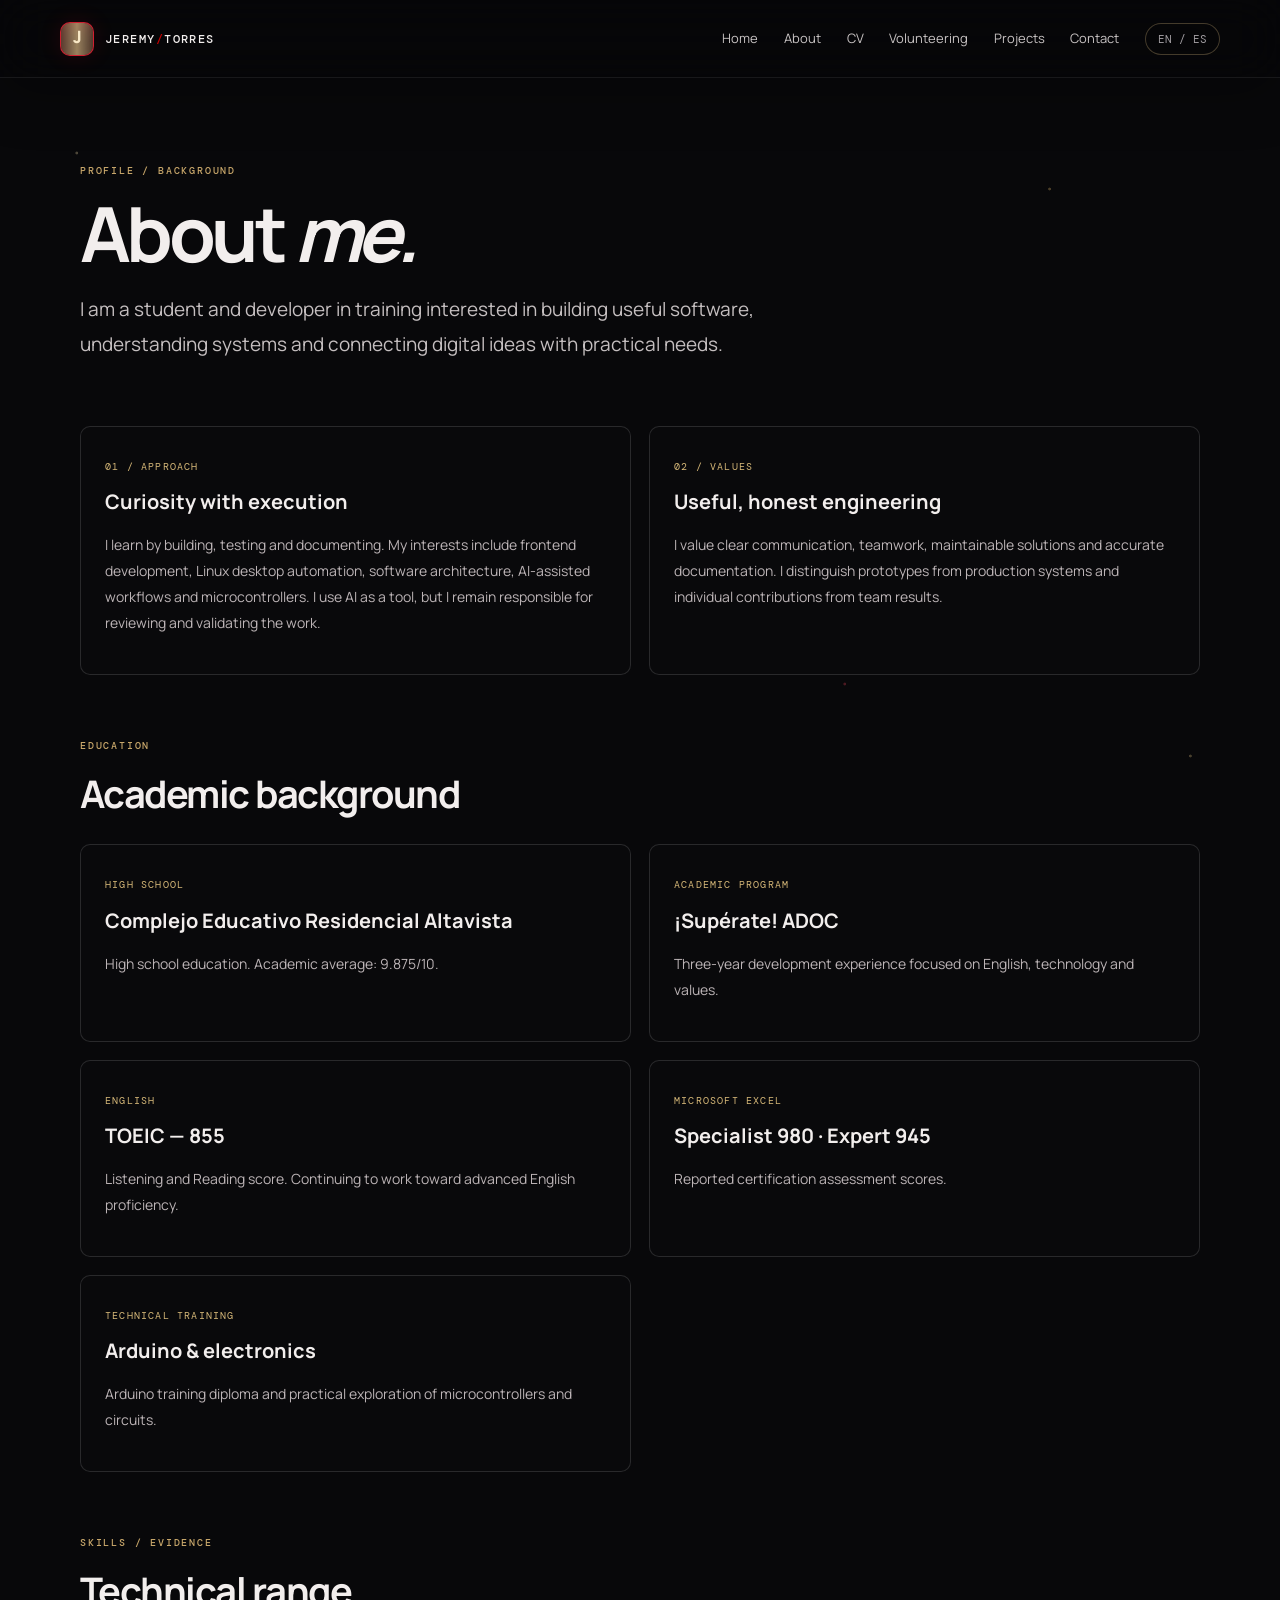
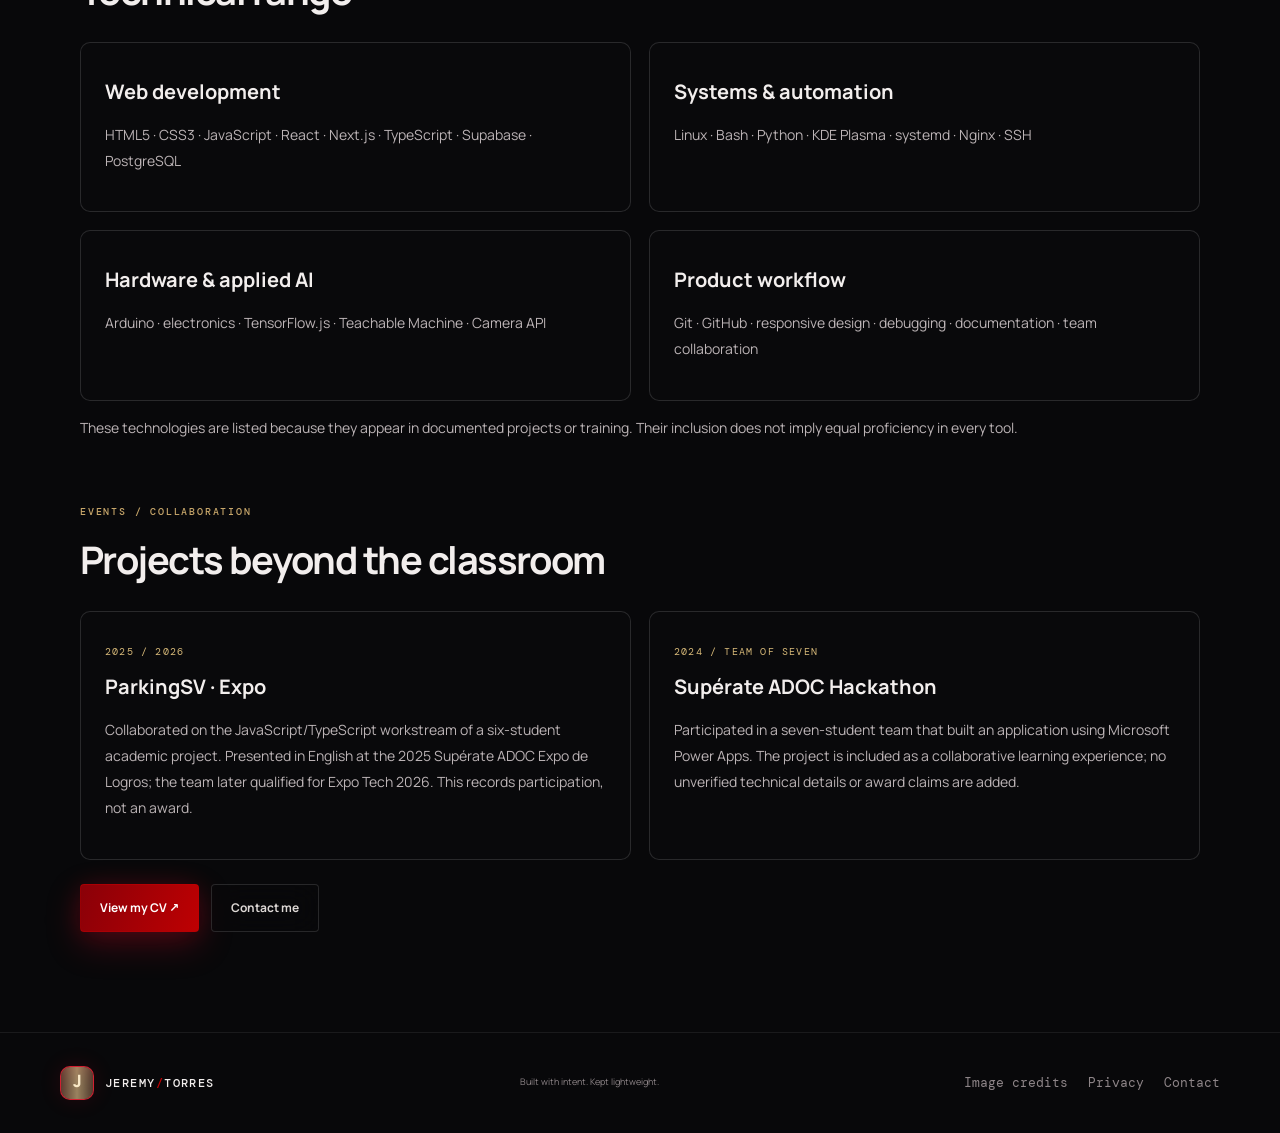
==== about-me.html @ 9d45a8cd "Create detailed About Me page" ====
<!doctype html>
<html lang="en"><head><meta charset="utf-8"><meta name="viewport" content="width=device-width,initial-scale=1"><meta name="theme-color" content="#09090b"><meta name="description" content="A detailed profile of Jeremy Torres: education, practical skills, projects, learning and achievements."><title>About me — Jeremy Torres</title><link rel="icon" href="assets/favicon-final.svg" type="image/svg+xml"><link rel="preconnect" href="https://fonts.googleapis.com"><link rel="preconnect" href="https://fonts.gstatic.com" crossorigin><link href="https://fonts.googleapis.com/css2?family=DM+Mono:wght@400;500&family=Manrope:wght@400;500;600;700;800&display=swap" rel="stylesheet"><link rel="stylesheet" href="assets/css/styles.css"><script defer src="assets/js/subpages.js"></script></head><body><header class="site-header"><a class="brand" href="index.html"><span class="brand-mark">J<span>.</span></span><span class="brand-name">JEREMY<span>/</span>TORRES</span></a><nav class="main-nav"><a href="index.html">Home</a><a href="about-me.html">About</a><a href="cv.html">CV</a><a href="volunteering.html">Volunteering</a><a href="index.html#work">Projects</a><a href="index.html#contact">Contact</a><button class="language-switch" id="pageLanguage" type="button" aria-label="Change language">EN / ES</button></nav></header>
<main class="page-shell">
<p class="page-kicker" data-en="PROFILE / BACKGROUND" data-es="PERFIL / TRAYECTORIA">PROFILE / BACKGROUND</p>
<h1 class="page-title" data-en="About <em>me.</em>" data-es="Sobre <em>mí.</em>">About <em>me.</em></h1>
<p class="page-lead" data-en="I am a student and developer in training interested in building useful software, understanding systems and connecting digital ideas with practical needs." data-es="Soy estudiante y desarrollador en formación. Me interesa construir software útil, comprender los sistemas y conectar las ideas digitales con necesidades prácticas.">I am a student and developer in training interested in building useful software, understanding systems and connecting digital ideas with practical needs.</p>
<section class="page-section page-grid">
<article class="page-card"><span class="page-meta">01 / APPROACH</span><h3 data-en="Curiosity with execution" data-es="Curiosidad con ejecución">Curiosity with execution</h3><p data-en="I learn by building, testing and documenting. My interests include frontend development, Linux desktop automation, software architecture, AI-assisted workflows and microcontrollers. I use AI as a tool, but I remain responsible for reviewing and validating the work." data-es="Aprendo construyendo, probando y documentando. Me interesan el desarrollo frontend, la automatización de escritorio en Linux, la arquitectura de software, los flujos asistidos por IA y los microcontroladores. Utilizo IA como herramienta, pero mantengo la responsabilidad de revisar y validar el trabajo.">I learn by building, testing and documenting. My interests include frontend development, Linux desktop automation, software architecture, AI-assisted workflows and microcontrollers. I use AI as a tool, but I remain responsible for reviewing and validating the work.</p></article>
<article class="page-card"><span class="page-meta">02 / VALUES</span><h3 data-en="Useful, honest engineering" data-es="Ingeniería útil y honesta">Useful, honest engineering</h3><p data-en="I value clear communication, teamwork, maintainable solutions and accurate documentation. I distinguish prototypes from production systems and individual contributions from team results." data-es="Valoro la comunicación clara, el trabajo en equipo, las soluciones mantenibles y la documentación precisa. Distingo los prototipos de los sistemas de producción y mis contribuciones individuales de los resultados colectivos.">I value clear communication, teamwork, maintainable solutions and accurate documentation. I distinguish prototypes from production systems and individual contributions from team results.</p></article>
</section>
<section class="page-section"><p class="page-kicker">EDUCATION</p><h2 data-en="Academic background" data-es="Formación académica">Academic background</h2><div class="page-grid">
<article class="page-card"><span class="page-meta">HIGH SCHOOL</span><h3>Complejo Educativo Residencial Altavista</h3><p data-en="High school education. Academic average: 9.875/10." data-es="Estudios de bachillerato. Promedio académico: 9.875/10.">High school education. Academic average: 9.875/10.</p></article>
<article class="page-card"><span class="page-meta">ACADEMIC PROGRAM</span><h3>¡Supérate! ADOC</h3><p data-en="Three-year development experience focused on English, technology and values." data-es="Experiencia de formación de tres años enfocada en inglés, tecnología y valores.">Three-year development experience focused on English, technology and values.</p></article>
<article class="page-card"><span class="page-meta">ENGLISH</span><h3>TOEIC — 855</h3><p data-en="Listening and Reading score. Continuing to work toward advanced English proficiency." data-es="Puntaje de comprensión auditiva y lectura. Continúo trabajando para alcanzar un nivel avanzado de inglés.">Listening and Reading score. Continuing to work toward advanced English proficiency.</p></article>
<article class="page-card"><span class="page-meta">MICROSOFT EXCEL</span><h3>Specialist 980 · Expert 945</h3><p data-en="Reported certification assessment scores." data-es="Puntajes obtenidos en evaluaciones de certificación.">Reported certification assessment scores.</p></article>
<article class="page-card"><span class="page-meta">TECHNICAL TRAINING</span><h3>Arduino & electronics</h3><p data-en="Arduino training diploma and practical exploration of microcontrollers and circuits." data-es="Diploma de formación en Arduino y exploración práctica de microcontroladores y circuitos.">Arduino training diploma and practical exploration of microcontrollers and circuits.</p></article>
</div></section>
<section class="page-section"><p class="page-kicker">SKILLS / EVIDENCE</p><h2 data-en="Technical range" data-es="Rango técnico">Technical range</h2><div class="page-grid">
<article class="page-card"><h3>Web development</h3><p>HTML5 · CSS3 · JavaScript · React · Next.js · TypeScript · Supabase · PostgreSQL</p></article>
<article class="page-card"><h3>Systems & automation</h3><p>Linux · Bash · Python · KDE Plasma · systemd · Nginx · SSH</p></article>
<article class="page-card"><h3>Hardware & applied AI</h3><p>Arduino · electronics · TensorFlow.js · Teachable Machine · Camera API</p></article>
<article class="page-card"><h3>Product workflow</h3><p>Git · GitHub · responsive design · debugging · documentation · team collaboration</p></article>
</div><p class="page-copy" data-en="These technologies are listed because they appear in documented projects or training. Their inclusion does not imply equal proficiency in every tool." data-es="Estas tecnologías aparecen en proyectos documentados o formación. Su inclusión no implica el mismo nivel de dominio en todas.">These technologies are listed because they appear in documented projects or training. Their inclusion does not imply equal proficiency in every tool.</p></section>
<section class="page-section"><p class="page-kicker">EVENTS / COLLABORATION</p><h2 data-en="Projects beyond the classroom" data-es="Proyectos más allá del aula">Projects beyond the classroom</h2><div class="page-grid">
<article class="page-card"><span class="page-meta">2025 / 2026</span><h3>ParkingSV · Expo</h3><p data-en="Collaborated on the JavaScript/TypeScript workstream of a six-student academic project. Presented in English at the 2025 Supérate ADOC Expo de Logros; the team later qualified for Expo Tech 2026. This records participation, not an award." data-es="Colaboré en la línea JavaScript/TypeScript de un proyecto académico de seis estudiantes. Presentado en inglés en la Expo de Logros ¡Supérate! ADOC 2025; posteriormente el equipo clasificó para Expo Tech 2026. Esto registra participación, no un premio.">Collaborated on the JavaScript/TypeScript workstream of a six-student academic project. Presented in English at the 2025 Supérate ADOC Expo de Logros; the team later qualified for Expo Tech 2026. This records participation, not an award.</p></article>
<article class="page-card"><span class="page-meta">2024 / TEAM OF SEVEN</span><h3>Supérate ADOC Hackathon</h3><p data-en="Participated in a seven-student team that built an application using Microsoft Power Apps. The project is included as a collaborative learning experience; no unverified technical details or award claims are added." data-es="Participé en un equipo de siete estudiantes que desarrolló una aplicación con Microsoft Power Apps. Se incluye como experiencia colaborativa de aprendizaje, sin agregar detalles técnicos no verificados ni afirmar premios.">Participated in a seven-student team that built an application using Microsoft Power Apps. The project is included as a collaborative learning experience; no unverified technical details or award claims are added.</p></article>
</div></section>
<div class="page-actions"><a class="button button-primary" href="cv.html">View my CV ↗</a><a class="button button-ghost" href="index.html#contact">Contact me</a></div>
</main><footer class="site-footer"><div class="section-shell footer-inner"><a class="brand" href="index.html"><span class="brand-mark">J<span>.</span></span><span class="brand-name">JEREMY<span>/</span>TORRES</span></a><p>Built with intent. Kept lightweight.</p><div class="footer-links"><a href="credits.html">Image credits</a><a href="privacy.html">Privacy</a><a href="index.html#contact">Contact</a></div></div></footer></body></html>
---- assets/css/styles.css ----
:root {
  color-scheme: dark;
  --bg:#09090b; --panel:#111114; --panel-soft:#151519; --text:#f4f1ed; --muted:#a09ca0;
  --line:rgba(255,255,255,.11); --red:#ed343d; --red-soft:#ff6468; --gold:#c7a66a;
  --max:1160px; --mono:"DM Mono",monospace; --sans:"Manrope",system-ui,sans-serif;
}
*{box-sizing:border-box}
html{scroll-behavior:smooth;scroll-padding-top:90px}
body{margin:0;background:radial-gradient(ellipse at 76% 4%,rgba(126,24,31,.15),transparent 34%),var(--bg);color:var(--text);font-family:var(--sans);line-height:1.65;overflow-x:hidden}
a{color:inherit;text-decoration:none}
button{font:inherit}
::selection{background:var(--red);color:white}
.noise{position:fixed;inset:0;pointer-events:none;z-index:20;opacity:.035;background-image:url("data:image/svg+xml,%3Csvg viewBox='0 0 180 180' xmlns='http://www.w3.org/2000/svg'%3E%3Cfilter id='n'%3E%3CfeTurbulence type='fractalNoise' baseFrequency='.85' numOctaves='3' stitchTiles='stitch'/%3E%3C/filter%3E%3Crect width='100%25' height='100%25' filter='url(%23n)' opacity='.35'/%3E%3C/svg%3E")}
.scroll-progress{position:fixed;z-index:50;top:0;left:0;width:100%;height:2px;background:linear-gradient(90deg,var(--red),var(--gold));transform:scaleX(0);transform-origin:left}
.section-shell{width:min(var(--max),calc(100% - 48px));margin-inline:auto}
.site-header{height:78px;position:sticky;top:0;z-index:30;display:flex;align-items:center;justify-content:space-between;padding:0 max(24px,calc((100vw - var(--max))/2));background:rgba(9,9,11,.78);backdrop-filter:blur(18px);border-bottom:1px solid var(--line)}
.brand{display:inline-flex;align-items:center;gap:11px;min-width:max-content}
.brand-mark{width:34px;height:34px;display:grid;place-items:center;border:1px solid rgba(237,52,61,.65);border-radius:10px;font-weight:800;font-size:17px;background:linear-gradient(145deg,rgba(237,52,61,.2),rgba(199,166,106,.04))}
.brand-mark span,.brand-name span{color:var(--red)}
.brand-name{font:500 11px var(--mono);letter-spacing:.12em}
.main-nav{display:flex;align-items:center;gap:32px}
.main-nav>a,.footer-links a{font-size:11px;color:#c8c3c3;transition:color .2s}
.main-nav>a:hover,.footer-links a:hover,.social-link:hover{color:var(--red-soft)}
.language-switch{display:flex;align-items:center;gap:8px;border:1px solid var(--line);background:#111114;border-radius:30px;padding:8px 12px;color:var(--muted);font:11px var(--mono);cursor:pointer}
.lang-option{opacity:.55}.lang-option.active{opacity:1;color:var(--gold)}.lang-divider{opacity:.3}
.menu-toggle{display:none;background:none;border:0;padding:8px}
.hero{min-height:690px;display:grid;grid-template-columns:1.15fr .85fr;align-items:center;gap:30px;padding-top:68px;padding-bottom:72px;position:relative}
.eyebrow,.hero-kicker,.section-index,.stack-label,.portrait-topline,.hero-coordinate,.hero-bottom-rule,.project-kind,.visual-label,.visual-code,.lab-card-index,.edu-type,.legal-updated{font:10px var(--mono);letter-spacing:.13em;color:var(--muted)}
.eyebrow{display:flex;align-items:center;gap:10px;color:#c2bcb9}
.pulse-dot{width:7px;height:7px;border-radius:50%;background:#7dca92;box-shadow:0 0 12px #7dca92}
.hero-kicker{margin:38px 0 14px;color:var(--gold)}
.hero h1{font-size:clamp(42px,5.5vw,72px);line-height:1.08;letter-spacing:-.065em;font-weight:800;margin:0;max-width:760px}
.gradient-text{background:linear-gradient(100deg,#fff 4%,#e9b4a5 50%,var(--gold) 100%);background-clip:text;-webkit-background-clip:text;color:transparent}
.hero-description{max-width:540px;margin:26px 0 28px;color:#aaa5a5;font-size:15px;line-height:1.9}
.hero-actions,.contact-actions{display:flex;align-items:center;gap:12px;flex-wrap:wrap}
.button{display:inline-flex;align-items:center;justify-content:center;gap:22px;min-height:48px;padding:0 19px;border-radius:4px;font-size:11px;font-weight:700;transition:transform .2s,border-color .2s,background .2s}
.button:hover{transform:translateY(-2px)}
.button-primary{background:linear-gradient(110deg,#d92d37,#a91d28);border:1px solid rgba(255,120,120,.25);color:white;box-shadow:0 8px 28px rgba(190,31,43,.17)}
.button-primary:hover{background:linear-gradient(110deg,#ed3b45,#bd2631)}
.button-ghost{border:1px solid var(--line);color:#ddd8d5;background:rgba(255,255,255,.02)}
.button-ghost:hover{border-color:rgba(199,166,106,.55)}
.hero-meta{display:flex;justify-content:space-between;max-width:490px;margin-top:58px;color:#888;font:10px var(--mono);letter-spacing:.04em}
.hero-meta>span:first-child{display:flex;align-items:center;gap:10px}
.meta-line{width:24px;height:1px;background:var(--red)}
.hero-visual{min-height:470px;display:grid;place-items:center;position:relative}
.portrait-frame{width:min(350px,78%);position:relative;padding:12px;background:linear-gradient(145deg,rgba(255,255,255,.13),rgba(255,255,255,.015));border:1px solid rgba(255,255,255,.16);border-radius:7px;box-shadow:0 28px 90px rgba(0,0,0,.55);transform:rotate(1.5deg)}
.portrait-topline{display:flex;justify-content:space-between;padding:5px 4px 10px;font-size:8px}
.portrait-topline span:last-child{color:#8ac69c}
.portrait{display:block;width:100%;aspect-ratio:4/5;object-fit:cover;object-position:center 24%;background:#141414;border-radius:3px;filter:contrast(1.03)}
.portrait-caption{display:flex;justify-content:space-between;align-items:center;padding:12px 4px 3px}
.portrait-caption strong{display:block;font:11px var(--mono);letter-spacing:.1em}
.portrait-caption div span{display:block;color:var(--muted);font-size:10px;margin-top:3px}
.portrait-index{font:9px var(--mono);color:var(--gold)}
.visual-orbit{position:absolute;border:1px solid rgba(237,52,61,.19);border-radius:50%;width:430px;height:430px;transform:rotate(-20deg)}
.orbit-two{width:500px;height:310px;border-color:rgba(199,166,106,.15);transform:rotate(48deg)}
.floating-chip{position:absolute;padding:9px 13px;border:1px solid var(--line);background:rgba(17,17,20,.82);backdrop-filter:blur(10px);font:9px var(--mono);letter-spacing:.12em;display:flex;align-items:center;gap:8px;border-radius:4px}
.chip-code{top:18%;left:0}.chip-systems{bottom:19%;right:0}
.chip-dot{width:6px;height:6px;border-radius:50%}.chip-dot.red{background:var(--red);box-shadow:0 0 12px var(--red)}.chip-dot.gold{background:var(--gold);box-shadow:0 0 12px var(--gold)}
.hero-coordinate{position:absolute;right:-2px;top:4%;line-height:1.9;text-align:right;font-size:9px}
.hero-bottom-rule{position:absolute;bottom:22px;left:0;right:0;display:flex;align-items:center;gap:14px;font-size:8px}
.hero-bottom-rule span:first-child,.hero-bottom-rule span:last-child{height:1px;background:var(--line);flex:1}
.hero-bottom-rule span:first-child{max-width:80px;background:var(--red)}
.intro-section,.work-section,.stack-section,.education-section{padding-top:112px;padding-bottom:112px;border-top:1px solid var(--line)}
.section-heading{display:grid;grid-template-columns:.8fr 1.2fr;gap:40px;margin-bottom:48px}
.section-index{margin:0 0 19px;color:var(--gold)}
.section-heading h2,.lab-heading h3{font-size:clamp(34px,4.3vw,52px);line-height:1.13;letter-spacing:-.055em;margin:0;font-weight:700}
.section-heading h2 em,.lab-heading h3 em,.contact-inner h2 em,.legal-page h1 em{font-style:normal;color:var(--red-soft)}
.intro-content{max-width:690px;margin-left:auto}
.intro-content>p{font-size:14px;line-height:1.95;color:#b5afb0;margin:0 0 18px}
.credential-strip{display:grid;grid-template-columns:repeat(3,1fr);gap:12px;margin-top:38px;padding-top:25px;border-top:1px solid var(--line)}
.credential strong{font-size:23px;letter-spacing:-.04em;display:block}
.small-unit{font-size:12px;color:var(--gold)}
.credential span:last-child{display:block;color:var(--muted);font-size:9px;margin-top:5px}
.work-heading{align-items:end}.section-aside{max-width:330px;margin:0 0 4px auto;color:var(--muted);font-size:12px;line-height:1.9}
.project-grid{display:grid;grid-template-columns:repeat(2,minmax(0,1fr));gap:18px}
.project-card{border:1px solid var(--line);background:linear-gradient(145deg,rgba(255,255,255,.045),rgba(255,255,255,.012));border-radius:6px;overflow:hidden;transition:border-color .25s,transform .25s}
.project-card:hover{border-color:rgba(199,166,106,.38);transform:translateY(-4px)}
.project-visual{height:180px;position:relative;overflow:hidden;background:radial-gradient(circle at 50% 60%,rgba(237,52,61,.18),transparent 55%),#111114;border-bottom:1px solid var(--line)}
.visual-label,.visual-code{position:absolute;top:16px;z-index:2;font-size:8px}.visual-label{left:18px}.visual-code{right:18px;color:var(--gold)}
.visual-art{position:absolute;inset:0;display:grid;place-items:center}
.visual-art span{position:absolute;width:140px;height:140px;border:1px solid rgba(237,52,61,.42);border-radius:50%;box-shadow:0 0 40px rgba(237,52,61,.1),inset 0 0 35px rgba(237,52,61,.06)}
.visual-art span:nth-child(2){width:190px;height:70px;border-color:rgba(199,166,106,.35);transform:rotate(35deg)}
.visual-art span:nth-child(3){width:95px;height:95px;border-radius:10px;transform:rotate(45deg);border-color:rgba(255,255,255,.18)}
.visual-soap{background:radial-gradient(circle at 48% 62%,rgba(146,181,142,.24),transparent 52%),#101512}
.visual-soap .visual-art span{border-radius:44% 56% 58% 42%;border-color:rgba(153,190,148,.6)}
.visual-soap .visual-art span:nth-child(2){border-color:rgba(199,166,106,.4)}
.visual-parking{background:radial-gradient(circle at 55% 65%,rgba(71,117,173,.28),transparent 52%),#0d1118}
.visual-parking .visual-art span{border-radius:10px;border-color:rgba(100,160,220,.55);width:175px;height:100px}
.visual-parking .visual-art span:nth-child(2){width:220px;height:55px;transform:rotate(-15deg)}
.visual-radio{background:radial-gradient(circle at 50% 50%,rgba(199,166,106,.2),transparent 55%),#12100d}
.visual-radio .visual-art span{border-color:rgba(199,166,106,.6);border-radius:50%;width:145px;height:145px}
.visual-radio .visual-art span:nth-child(2){width:205px;height:205px}
.visual-galaxy{background:radial-gradient(circle at 50% 50%,rgba(91,56,158,.3),transparent 55%),#100d17}
.visual-galaxy .visual-art span{border-color:rgba(165,127,232,.6);border-radius:50%}
.visual-vision{background:radial-gradient(circle at 50% 50%,rgba(50,160,150,.22),transparent 55%),#0b1414}
.visual-vision .visual-art span{border-color:rgba(85,198,180,.55);border-radius:15px}
.project-body{padding:22px}
.project-title-row{display:flex;align-items:start;justify-content:space-between;gap:12px}
.project-title-row h3{font-size:19px;letter-spacing:-.04em;margin:0}
.project-kind{font-size:7px;text-align:right;line-height:1.6;max-width:115px;color:var(--gold)}
.project-body>p,.lab-card p{font-size:11px;color:#aaa5a5;line-height:1.9;margin:13px 0 17px}
.project-tags,.tag-list{display:flex;gap:6px;flex-wrap:wrap}
.project-tags span,.tag-list span{font:8px var(--mono);color:#c5bfc0;padding:5px 8px;border:1px solid rgba(255,255,255,.1);border-radius:3px;background:rgba(255,255,255,.025)}
.project-links{display:flex;gap:16px;flex-wrap:wrap;border-top:1px solid var(--line);margin-top:18px;padding-top:14px}
.project-links a,.lab-card>a{font:9px var(--mono);color:#e6c28a}
.project-links a span,.lab-card>a span{color:var(--red-soft);padding-left:4px}
.project-note{display:inline-block;margin-top:12px;color:#d5b87f;font:8px var(--mono);letter-spacing:.06em}
.lab-heading{display:grid;grid-template-columns:.8fr 1.2fr;align-items:end;gap:40px;margin:100px 0 35px}
.lab-heading h3{font-size:clamp(28px,3.5vw,42px)}
.lab-heading>p{max-width:330px;margin:0 0 4px auto;color:var(--muted);font-size:12px;line-height:1.9}
.lab-grid{display:grid;grid-template-columns:repeat(2,minmax(0,1fr));gap:12px}
.lab-card{position:relative;border:1px solid var(--line);background:rgba(255,255,255,.018);padding:23px;border-radius:5px}
.lab-card-index{color:var(--red-soft);font-size:8px}
.lab-card h4{margin:12px 0 0;font-size:16px;letter-spacing:-.03em}
.lab-card p{min-height:60px;margin-bottom:15px}
.lab-card>a{display:inline-block;margin-top:16px}
.stack-section{display:grid;grid-template-columns:.8fr 1.2fr;gap:40px}
.stack-section .section-heading{display:block;margin:0}
.stack-content{display:grid;gap:27px}
.stack-group{padding-bottom:21px;border-bottom:1px solid var(--line)}
.stack-label{display:block;margin-bottom:12px;font-size:8px;color:var(--gold)}
.tag-list span{font-size:9px;padding:7px 10px}
.stack-note{display:flex;align-items:flex-start;gap:15px;background:linear-gradient(110deg,rgba(237,52,61,.08),rgba(199,166,106,.035));border:1px solid rgba(237,52,61,.15);padding:16px 18px}
.note-symbol{font-size:20px;color:var(--red-soft)}.stack-note p{margin:0;color:#b7b0b0;font-size:11px;line-height:1.8}
.education-grid{display:grid;grid-template-columns:repeat(2,1fr);gap:12px}
.education-card{display:grid;grid-template-columns:38px 1fr;gap:12px;padding:20px;border:1px solid var(--line);background:rgba(255,255,255,.018);position:relative}
.edu-number{font:10px var(--mono);color:var(--red-soft)}
.education-card h3{margin:0;font-size:15px}
.education-card p{font-size:10px;color:var(--muted);line-height:1.8;margin:7px 0 0}
.edu-type{grid-column:2;font-size:7px;color:var(--gold);margin-top:6px}
.contact-section{border-top:1px solid var(--line);background:radial-gradient(ellipse at 76% 50%,rgba(132,28,35,.16),transparent 48%),#0d0d10}
.contact-inner{padding-top:110px;padding-bottom:112px}
.contact-overline{margin:45px 0 14px;color:var(--gold);font:10px var(--mono);letter-spacing:.16em}
.contact-inner h2{font-size:clamp(48px,7vw,82px);line-height:1.02;letter-spacing:-.07em;margin:0}
.contact-copy{max-width:470px;color:var(--muted);font-size:13px;line-height:1.9;margin:24px 0 30px}
.contact-actions .button{font-size:10px}
.social-link{font:10px var(--mono);color:#c9c2c1;padding:10px}
.site-footer{border-top:1px solid var(--line);background:#08080a}
.footer-inner{min-height:100px;display:flex;align-items:center;justify-content:space-between;gap:20px}
.footer-inner>p,.footer-inner>span{color:#777;font-size:9px}
.footer-links{display:flex;gap:20px;align-items:center;font:9px var(--mono);color:#777}
.legal-page{padding-top:95px;padding-bottom:110px;max-width:820px}
.legal-page h1{font-size:clamp(48px,7vw,76px);line-height:1.04;letter-spacing:-.065em;margin:22px 0 15px}
.legal-updated{margin:0 0 50px}
.legal-block{padding:22px 0;border-top:1px solid var(--line)}
.legal-block h2{font-size:16px;margin:0 0 10px}
.legal-block p{font-size:12px;line-height:1.95;color:var(--muted);margin:0}
.legal-block a{color:var(--gold)}
.legal-back{margin-top:28px}
.reveal{opacity:0;transform:translateY(18px);transition:opacity .55s ease,transform .55s ease;transition-delay:calc(var(--card-index,0) * 45ms)}
.reveal.is-visible{opacity:1;transform:translateY(0)}
@media(max-width:900px){
  .hero{grid-template-columns:1fr .8fr;gap:10px}.hero h1{font-size:clamp(39px,6vw,60px)}
  .hero-visual{min-height:390px}.portrait-frame{width:min(300px,85%)}.visual-orbit{width:350px;height:350px}.orbit-two{width:390px;height:260px}
  .section-heading,.lab-heading{grid-template-columns:1fr 1fr;gap:24px}
}
@media(max-width:680px){
  html{scroll-padding-top:72px}.section-shell{width:min(100% - 36px,var(--max))}
  .site-header{height:66px;padding:0 18px}.menu-toggle{display:grid;gap:5px}.menu-toggle span{display:block;width:22px;height:1px;background:#eee}
  .main-nav{display:none;position:absolute;top:65px;left:0;right:0;padding:18px;background:rgba(10,10,12,.97);border-bottom:1px solid var(--line);flex-direction:column;gap:20px;align-items:stretch}
  .main-nav.is-open{display:flex}.main-nav>a{font-size:13px}.language-switch{align-self:flex-start}.privacy-nav{display:flex;position:static;flex-direction:row;gap:16px;padding:0;border:0;background:transparent}.privacy-nav .language-switch{align-self:center}
  .hero{display:flex;flex-direction:column;align-items:stretch;padding-top:58px;padding-bottom:66px;min-height:0}
  .hero h1{font-size:clamp(40px,11vw,62px)}.hero-kicker{margin-top:29px}.hero-description{font-size:13px}
  .hero-meta{margin-top:35px}.hero-visual{min-height:390px;margin-top:24px}.portrait-frame{width:min(285px,74%)}
  .chip-code{left:2%;top:14%}.chip-systems{right:2%;bottom:15%}.hero-coordinate{right:3%;top:0}
  .hero-bottom-rule{bottom:18px}.intro-section,.work-section,.stack-section,.education-section{padding-top:78px;padding-bottom:78px}
  .section-heading,.lab-heading{display:block;margin-bottom:30px}.section-heading h2{font-size:38px}.section-aside,.lab-heading>p{margin:20px 0 0}
  .intro-content{margin:0}.intro-content>p{font-size:12px}.credential-strip{gap:8px}.credential strong{font-size:18px}.credential span:last-child{font-size:8px}
  .project-grid,.lab-grid,.education-grid{grid-template-columns:1fr}.project-visual{height:155px}.project-body{padding:18px}
  .lab-heading{margin-top:72px}.lab-heading h3{font-size:34px}.lab-card p{min-height:0}
  .stack-section{display:block}.stack-section .section-heading{margin-bottom:36px}.stack-content{gap:22px}
  .education-card{padding:17px}.contact-inner{padding-top:78px;padding-bottom:80px}.contact-inner h2{font-size:54px}
  .contact-actions{align-items:flex-start;flex-direction:column}.footer-inner{padding-top:22px;padding-bottom:22px;flex-wrap:wrap}.footer-inner>p{order:3;width:100%;margin:0}
  .footer-links{gap:12px;flex-wrap:wrap}.legal-page{padding-top:70px}
}
@media(prefers-reduced-motion:reduce){
  *,*::before,*::after{scroll-behavior:auto!important;animation-duration:.01ms!important;animation-iteration-count:1!important;transition-duration:.01ms!important}
  .reveal{opacity:1;transform:none}
}
@media(hover:none),(pointer:coarse){
  .noise{display:none}.project-card:hover{transform:none}
}
/* Keyboard access and clear focus states */
.skip-link{position:fixed;z-index:100;top:12px;left:12px;padding:10px 14px;background:var(--text);color:var(--bg);border-radius:4px;font-size:12px;font-weight:800;transform:translateY(-160%);transition:transform .2s}
.skip-link:focus{transform:translateY(0)}
:focus-visible{outline:2px solid var(--gold);outline-offset:4px}
button:focus-visible,a:focus-visible{border-radius:3px}
@media(prefers-reduced-motion:reduce){.skip-link{transition:none}}


/* --- Signature motion system: crimson light, liquid gold and readable type --- */
:root{--red-hot:#ff1b35;--red-deep:#650713;--gold-bright:#ffe4a0;--gold-metal:#d2a84e}
body{background-color:#070709;background-image:radial-gradient(ellipse at 78% 5%,rgba(255,18,43,.22),transparent 38%),radial-gradient(ellipse at 10% 42%,rgba(116,8,25,.15),transparent 42%),radial-gradient(ellipse at 82% 78%,rgba(176,127,40,.09),transparent 30%),linear-gradient(145deg,#08080a,#0a090b 55%,#08080a);background-size:150% 150%;animation:ambientDrift 34s ease-in-out infinite alternate}
body::before{content:"";position:fixed;inset:-25%;z-index:0;pointer-events:none;opacity:.38;background:radial-gradient(ellipse at 18% 28%,rgba(255,20,45,.16),transparent 24%),radial-gradient(ellipse at 76% 34%,rgba(255,190,83,.12),transparent 19%),radial-gradient(ellipse at 64% 76%,rgba(120,0,20,.2),transparent 27%);filter:blur(36px);animation:auroraFloat 38s ease-in-out infinite alternate}
.site-header,.hero,.intro-section,.work-section,.stack-section,.education-section,.contact-section,.site-footer,.detail-main{position:relative;z-index:1}
@keyframes ambientDrift{0%{background-position:0% 0%}50%{background-position:80% 30%}100%{background-position:30% 90%}}
@keyframes auroraFloat{0%{transform:translate3d(-2%,1%,0) rotate(-3deg) scale(.96)}50%{transform:translate3d(2%,-1%,0) rotate(2deg) scale(1.04)}100%{transform:translate3d(-1%,2%,0) rotate(-1deg) scale(1.02)}}
@keyframes crimsonGlass{0%,100%{background-position:0% 50%}50%{background-position:100% 50%}}
@keyframes goldGlimmer{0%,100%{opacity:.22;transform:translateX(-12%) rotate(18deg)}50%{opacity:.72;transform:translateX(12%) rotate(18deg)}}
@keyframes slowOrbit{from{transform:rotate(0deg)}to{transform:rotate(360deg)}}
@keyframes softLift{0%,100%{transform:translateY(0)}50%{transform:translateY(-7px)}}
@keyframes redAura{0%,100%{text-shadow:0 0 10px rgba(255,24,52,.16)}50%{text-shadow:0 0 22px rgba(255,24,52,.42),0 0 42px rgba(255,24,52,.12)}}
.gradient-text{background-image:linear-gradient(105deg,#fff 0%,#ff4659 28%,#7b0a1b 48%,#f0c979 68%,#fff 82%,#e82b42 100%);background-size:260% 100%;animation:crimsonGlass 16s ease-in-out infinite}
.section-heading h2 em,.lab-heading h3 em,.contact-inner h2 em,.legal-page h1 em{background-image:linear-gradient(100deg,#ff334a 0%,#a80d23 26%,#16090c 48%,#ff263f 67%,#b10d25 82%,#ff6670 100%);background-size:260% 100%;background-clip:text;-webkit-background-clip:text;color:transparent;animation:crimsonGlass 13s ease-in-out infinite,redAura 8s ease-in-out infinite}
.brand-mark{position:relative;overflow:hidden;border-color:rgba(255,35,58,.8);box-shadow:0 0 22px rgba(255,20,44,.12),inset 0 0 16px rgba(255,20,44,.1)}
.brand-mark::after{content:"";position:absolute;inset:-60% -30%;background:linear-gradient(90deg,transparent,rgba(255,226,161,.55),transparent);animation:goldGlimmer 8s ease-in-out infinite}
.section-index{color:var(--gold-bright);text-shadow:0 0 14px rgba(255,205,110,.16)}
.button-primary{background:linear-gradient(110deg,#ff263f,#c00c29 48%,#790a1a);background-size:200% 100%;animation:crimsonGlass 12s ease-in-out infinite;box-shadow:0 10px 32px rgba(225,12,40,.26),0 0 22px rgba(255,30,55,.12)}
.button-primary:hover{box-shadow:0 12px 38px rgba(225,12,40,.38),0 0 26px rgba(255,30,55,.22)}
.button-ghost{border-color:rgba(255,218,148,.22)}
.project-card,.education-card,.lab-card,.skill-chip,.skill-detail{backdrop-filter:blur(14px);box-shadow:0 16px 50px rgba(0,0,0,.18)}
.project-card{background:linear-gradient(145deg,rgba(255,255,255,.055),rgba(20,8,12,.24));position:relative}
.project-card::before,.education-card::before,.lab-card::before{content:"";position:absolute;inset:0;pointer-events:none;border-radius:inherit;background:linear-gradient(115deg,transparent 25%,rgba(255,222,153,.1) 48%,transparent 66%);background-size:220% 100%;opacity:0;transition:opacity .5s}
.project-card:hover::before,.education-card:hover::before,.lab-card:hover::before{opacity:1;animation:goldGlimmer 7s ease-in-out infinite}
.project-visual{background-image:radial-gradient(circle at 50% 60%,rgba(255,18,48,.24),transparent 58%),linear-gradient(145deg,#171014,#0c0b0e)}
.visual-soap,.visual-parking,.visual-radio,.visual-galaxy,.visual-vision{filter:saturate(.9)}
.project-visual .visual-art span{animation:slowOrbit 36s linear infinite}
.project-visual .visual-art span:nth-child(2){animation-direction:reverse;animation-duration:48s}
.visual-label,.visual-code,.project-kind,.stack-label,.edu-type,.hero-kicker{font-size:10px}
.project-body>p,.lab-card p{font-size:13px;line-height:1.8;color:#c0b9bb}
.project-tags span,.tag-list span{font-size:10px}
.main-nav>a,.footer-links a{font-size:13px}
.brand-name{font-size:12px}
.hero-description{font-size:16px}
.intro-content>p{font-size:15px}
.section-aside,.lab-heading>p{font-size:14px}
.credential span:last-child{font-size:11px}
.credential strong{font-size:26px}
.education-card p{font-size:12px}
.stack-label{font-size:10px}
.button{font-size:12px}
.project-title-row h3{font-size:21px}
.project-note,.lab-card-index,.edu-number{font-size:10px}
.hero-visual .portrait-frame{animation:softLift 9s ease-in-out infinite}
.visual-orbit{animation:slowOrbit 95s linear infinite}
.orbit-two{animation-direction:reverse;animation-duration:120s}
.floating-chip{border-color:rgba(255,214,137,.2);box-shadow:0 0 25px rgba(255,25,50,.08)}
/* Interactive technology explorer */
.stack-explorer{gap:24px}
.skill-grid{display:grid;grid-template-columns:repeat(3,minmax(0,1fr));gap:9px}
.skill-chip{min-height:66px;display:flex;align-items:center;gap:11px;text-align:left;padding:10px 12px;border:1px solid rgba(255,255,255,.1);border-radius:5px;background:linear-gradient(145deg,rgba(255,255,255,.045),rgba(20,10,12,.22));color:#eee;cursor:pointer;transition:transform .25s,border-color .25s,background .25s,box-shadow .25s}
.skill-chip:hover,.skill-chip.is-active{transform:translateY(-3px);border-color:rgba(255,42,65,.65);background:linear-gradient(130deg,rgba(255,24,52,.17),rgba(212,168,78,.07));box-shadow:0 8px 26px rgba(230,15,42,.12),inset 0 0 18px rgba(255,255,255,.025)}
.skill-chip>span:last-child{font-size:12px;font-weight:700}
.skill-icon{width:34px;height:34px;flex:0 0 34px;display:grid;place-items:center;border:1px solid rgba(255,54,73,.32);border-radius:8px;background:linear-gradient(145deg,rgba(255,34,58,.2),rgba(9,9,11,.6));color:#ff5365;font:700 11px var(--mono);text-shadow:0 0 14px rgba(255,40,60,.4)}
.skill-chip:nth-child(3n) .skill-icon{border-color:rgba(226,184,103,.3);color:var(--gold-bright);background:linear-gradient(145deg,rgba(206,159,73,.14),rgba(9,9,11,.6))}
.skill-detail{display:grid;grid-template-columns:1fr auto;gap:8px 18px;align-items:center;padding:20px 22px;border:1px solid rgba(255,45,67,.26);border-radius:6px;background:radial-gradient(ellipse at 0% 50%,rgba(255,25,50,.14),transparent 55%),linear-gradient(110deg,rgba(255,255,255,.04),rgba(255,255,255,.01))}
.skill-detail-kicker{grid-column:1/-1;color:var(--gold-bright);font:10px var(--mono);letter-spacing:.14em}
.skill-detail strong{font-size:22px}
.skill-detail p{margin:0;color:#c2babc;font-size:13px;text-align:right;max-width:480px}
.stack-note{border-color:rgba(255,45,67,.25);background:linear-gradient(110deg,rgba(255,23,49,.11),rgba(202,156,65,.065),rgba(255,255,255,.015))}
.note-symbol{color:#ff5365;text-shadow:0 0 16px rgba(255,20,48,.42)}
/* Project case-study pages */
.detail-main{padding-top:56px;padding-bottom:100px;min-height:75vh}
.detail-back,.detail-text-link{display:inline-block;margin:18px 0 24px;color:var(--gold-bright);font:12px var(--mono)}
.detail-hero{display:grid;grid-template-columns:1.15fr .85fr;gap:50px;align-items:center;padding:26px 0 64px}
.detail-kicker{font:11px var(--mono);letter-spacing:.14em;color:var(--gold-bright)}
.detail-hero h1{font-size:clamp(46px,7vw,82px);line-height:1.02;letter-spacing:-.07em;margin:18px 0 12px}
.detail-role{color:#ff6978;font:12px var(--mono);letter-spacing:.08em}
.detail-lead{max-width:690px;color:#c6bec0;font-size:17px;line-height:1.85}
.detail-actions{display:flex;gap:12px;flex-wrap:wrap;margin-top:28px}
.detail-art{min-height:330px;position:relative;display:grid;place-items:center;overflow:hidden;border:1px solid rgba(255,255,255,.12);border-radius:8px;background:radial-gradient(circle at 50% 50%,rgba(255,20,50,.24),transparent 58%),linear-gradient(145deg,#171014,#09090b);box-shadow:0 22px 70px rgba(0,0,0,.45)}
.detail-art::before,.detail-art::after{content:"";position:absolute;width:240px;height:240px;border:1px solid rgba(255,50,72,.38);border-radius:50%;animation:slowOrbit 45s linear infinite}
.detail-art::after{width:310px;height:110px;border-color:rgba(230,188,110,.4);transform:rotate(45deg);animation-direction:reverse;animation-duration:55s}
.detail-art-mark{font-size:100px;font-weight:800;color:rgba(255,255,255,.92);text-shadow:0 0 55px rgba(255,20,50,.45);z-index:1}
.detail-art-mark span{color:var(--red-hot)}
.detail-art-code{position:absolute;bottom:18px;left:20px;color:var(--gold-bright);font:10px var(--mono);letter-spacing:.15em}
.detail-section{padding:42px 0;border-top:1px solid var(--line)}
.detail-section h2{font-size:24px;margin:0 0 12px}
.detail-two-col{display:grid;grid-template-columns:1fr 1fr;gap:40px}
.detail-two-col p,.detail-timeline p{color:#bdb5b7;font-size:14px;line-height:1.85;margin:0}
.detail-stack{display:flex;flex-wrap:wrap;gap:10px}
.detail-stack span{display:flex;align-items:center;gap:10px;padding:11px 14px;border:1px solid rgba(255,255,255,.12);border-radius:4px;background:rgba(255,255,255,.025);font-size:13px}
.detail-stack b{font:10px var(--mono);color:#ff5a6d}
.detail-timeline{display:grid;gap:0}
.detail-timeline article{display:grid;grid-template-columns:54px 1fr;gap:16px;padding:20px 0;border-bottom:1px solid rgba(255,255,255,.07)}
.detail-timeline article>span{font:12px var(--mono);color:var(--gold-bright)}
.detail-timeline h3{margin:0 0 7px;font-size:16px}
.detail-disclaimer{padding:20px;border:1px solid rgba(255,45,67,.2);background:rgba(255,30,50,.045);color:#bdb5b7;font-size:13px;line-height:1.8}
.detail-disclaimer strong{color:#ff6575}
.detail-loading{color:var(--muted)}
@media(max-width:900px){.skill-grid{grid-template-columns:repeat(2,minmax(0,1fr))}.detail-hero{grid-template-columns:1fr;gap:28px}.detail-art{min-height:260px}}
@media(max-width:680px){.skill-grid{grid-template-columns:repeat(2,minmax(0,1fr))}.skill-chip{min-height:60px;padding:8px}.skill-chip>span:last-child{font-size:11px}.skill-detail{grid-template-columns:1fr}.skill-detail p{text-align:left}.detail-main{padding-top:34px;padding-bottom:70px}.detail-hero h1{font-size:48px}.detail-lead{font-size:14px}.detail-two-col{grid-template-columns:1fr;gap:24px}.detail-art{min-height:210px}.detail-art-mark{font-size:76px}}
@media(prefers-reduced-motion:reduce){body,body::before,.gradient-text,.section-heading h2 em,.lab-heading h3 em,.contact-inner h2 em,.legal-page h1 em,.project-visual .visual-art span,.visual-orbit,.hero-visual .portrait-frame,.brand-mark::after,.button-primary{animation:none!important}}


.hero-kicker-row{display:flex;align-items:center;gap:22px;margin:38px 0 14px}
.hero-kicker-row .hero-kicker{margin:0}
.ascii-sigil{margin:0;padding:7px 10px;color:#e9c779;font:9px/1.25 var(--mono);letter-spacing:.04em;border-left:1px solid rgba(232,194,111,.35);text-shadow:0 0 14px rgba(255,196,90,.2);opacity:.9;white-space:pre}
.project-preview{position:absolute;inset:0;width:100%;height:100%;object-fit:cover;transition:transform 1.2s cubic-bezier(.2,.7,.2,1),filter .8s;filter:saturate(.88) contrast(1.04)}
.project-card:hover .project-preview{transform:scale(1.055);filter:saturate(1.08) contrast(1.06)}
.project-visual::after{content:"";position:absolute;inset:0;pointer-events:none;background:linear-gradient(180deg,rgba(4,4,6,.2),transparent 35%,rgba(4,4,6,.32));}
.visual-label,.visual-code{z-index:2;text-shadow:0 2px 12px #000}
.detail-art{background-position:center}
@media(max-width:680px){.hero-kicker-row{gap:12px;margin-top:29px}.ascii-sigil{font-size:8px;padding-left:8px}.hero-kicker{font-size:9px}}


.noise::after{content:"";position:absolute;inset:0;pointer-events:none;opacity:.2;background-image:radial-gradient(circle at 8% 18%,rgba(255,229,174,.9) 0 1px,transparent 1.8px),radial-gradient(circle at 78% 22%,rgba(255,228,170,.8) 0 1px,transparent 2px),radial-gradient(circle at 91% 72%,rgba(255,211,129,.75) 0 1px,transparent 2px),radial-gradient(circle at 34% 82%,rgba(255,222,165,.55) 0 1px,transparent 2px),radial-gradient(circle at 62% 54%,rgba(255,75,95,.65) 0 1px,transparent 2px);background-size:100% 100%;animation:goldDust 12s ease-in-out infinite alternate}
@keyframes goldDust{0%{opacity:.1;transform:translateY(0)}100%{opacity:.34;transform:translateY(-7px)}}

.detail-preview{position:absolute;inset:0;width:100%;height:100%;object-fit:cover;opacity:.88}
.detail-art-code{z-index:2;padding:7px 10px;background:rgba(5,5,7,.65);border:1px solid rgba(255,255,255,.12);border-radius:3px}
@media(max-width:680px){.detail-nav{display:flex;position:static;flex-direction:row;gap:12px;align-items:center;padding:0;border:0;background:transparent}.detail-nav>a{font-size:11px}.detail-nav .language-switch{align-self:center}}

.lab-card{overflow:hidden}
.lab-preview{height:130px;margin:-23px -23px 20px;position:relative;overflow:hidden;border-bottom:1px solid var(--line);background:#101014}
.lab-preview img{width:100%;height:100%;object-fit:cover;transition:transform 1s ease,filter .8s;filter:saturate(.82)}
.lab-card:hover .lab-preview img{transform:scale(1.06);filter:saturate(1.08)}
.lab-card>a{margin-right:18px}


/* Immersive red-black-gold system */
:root{--crimson:#f21c38;--crimson-bright:#ff4058;--gold-liquid:#e5bd68;--gold-light:#ffedbd;--glass:rgba(13,12,15,.62)}
html{scroll-behavior:smooth;scroll-timeline-name:--page-scroll;scroll-timeline-axis:block}
body{background:#070709}
body::before{content:"";position:fixed;inset:-30%;z-index:-1;pointer-events:none;background:radial-gradient(ellipse at 20% 22%,rgba(212,8,36,.2),transparent 35%),radial-gradient(ellipse at 80% 35%,rgba(187,131,38,.15),transparent 29%),radial-gradient(ellipse at 55% 82%,rgba(96,0,20,.2),transparent 34%);filter:blur(44px);animation:liquidFlow 34s ease-in-out infinite alternate}
body::after{content:"";position:fixed;inset:0;z-index:0;pointer-events:none;opacity:.28;background:radial-gradient(circle at 6% 17%,#ffe9b0 0 1px,transparent 1.8px),radial-gradient(circle at 82% 21%,#ffcf78 0 1px,transparent 1.8px),radial-gradient(circle at 66% 76%,#ff485e 0 1px,transparent 1.8px),radial-gradient(circle at 93% 84%,#f5d58d 0 1px,transparent 1.8px);animation:goldDust 14s ease-in-out infinite alternate}
.site-header,.hero,main,.site-footer,.floating-contact{position:relative;z-index:1}
@keyframes liquidFlow{0%{transform:translate3d(-2%,1%,0) rotate(-3deg) scale(.95)}35%{transform:translate3d(2%,-1%,0) rotate(2deg) scale(1.04)}70%{transform:translate3d(-1%,2%,0) rotate(-1deg) scale(1.01)}100%{transform:translate3d(2%,0,0) rotate(3deg) scale(1.07)}}
@keyframes goldMetal{0%,100%{background-position:0% 50%;filter:brightness(.94)}50%{background-position:100% 50%;filter:brightness(1.24)}}
@keyframes redInk{0%,100%{background-position:0% 50%;text-shadow:0 0 8px rgba(250,25,53,.1)}50%{background-position:100% 50%;text-shadow:0 0 22px rgba(250,25,53,.42),0 0 46px rgba(250,25,53,.14)}}
@keyframes goldShimmer{0%,100%{opacity:.16;transform:translateX(-30%) rotate(18deg)}50%{opacity:.72;transform:translateX(30%) rotate(18deg)}}
@keyframes slowFloat{0%,100%{transform:translateY(0)}50%{transform:translateY(-8px)}}
.gradient-text{background-image:linear-gradient(108deg,#fff 0%,#ff5369 20%,#7d081a 43%,#f1c875 62%,#fff1bd 73%,#ee1c38 92%);background-size:280% 100%;animation:goldMetal 18s ease-in-out infinite}
.section-heading h2 em,.lab-heading h3 em,.contact-inner h2 em,.legal-page h1 em{background-image:linear-gradient(105deg,#ff485f 0%,#9f0a20 28%,#130609 46%,#f42342 66%,#ffd786 82%,#7e061b 100%);background-size:290% 100%;animation:redInk 15s ease-in-out infinite}
.section-index,.detail-kicker,.detail-art-code{background-image:linear-gradient(100deg,#a67829,#ffe8aa,#bd913d,#fff0bf,#98702a);background-size:250% 100%;background-clip:text;-webkit-background-clip:text;color:transparent;animation:goldMetal 13s ease-in-out infinite}
.site-header{background:rgba(8,8,11,.68);backdrop-filter:blur(22px) saturate(1.35);border-bottom:1px solid rgba(255,221,153,.09);box-shadow:0 12px 45px rgba(0,0,0,.25)}
.main-nav.is-open{background:rgba(7,7,10,.86);backdrop-filter:blur(28px) saturate(1.4);border:1px solid rgba(255,215,139,.2);box-shadow:0 22px 70px rgba(0,0,0,.55),0 0 42px rgba(230,14,43,.12)}
.hero::before{content:"";position:absolute;inset:6% -9% 12% 25%;z-index:-1;pointer-events:none;background:radial-gradient(ellipse at 72% 45%,rgba(233,11,42,.19),transparent 52%),radial-gradient(ellipse at 90% 8%,rgba(223,174,77,.12),transparent 28%);filter:blur(35px);animation:liquidFlow 29s ease-in-out infinite alternate}
.portrait-frame,.project-card,.lab-card,.education-card,.capability-card,.detail-story-grid article{background:linear-gradient(145deg,rgba(255,255,255,.055),rgba(15,10,13,.42));backdrop-filter:blur(16px) saturate(1.25);border-color:rgba(255,255,255,.1)}
.portrait-frame{box-shadow:0 30px 80px rgba(0,0,0,.48),0 0 65px rgba(225,10,38,.1),inset 0 0 35px rgba(255,255,255,.025)}
.contact-inner{background:radial-gradient(ellipse at 10% 5%,rgba(224,13,41,.18),transparent 48%),radial-gradient(ellipse at 90% 92%,rgba(206,160,73,.13),transparent 38%),rgba(9,8,11,.44);backdrop-filter:blur(14px)}
.project-card,.lab-card{transition:transform 1.15s cubic-bezier(.16,1,.3,1),border-color .8s,box-shadow 1s,background 1s}
.project-card:hover,.lab-card:hover{transform:translateY(-12px) scale(1.014);border-color:rgba(255,58,81,.52);box-shadow:0 35px 95px rgba(0,0,0,.5),0 0 38px rgba(230,10,38,.13),inset 0 0 36px rgba(255,255,255,.025)}
.project-preview{transition:transform 1.6s cubic-bezier(.16,1,.3,1),filter 1.2s}
.project-card:hover .project-preview{transform:scale(1.075);filter:saturate(1.12) contrast(1.04)}
.project-links,.lab-actions{display:flex;flex-wrap:wrap;gap:10px;margin-top:18px}
.project-action{position:relative;display:inline-flex;align-items:center;justify-content:center;gap:9px;min-height:43px;padding:10px 15px;border:1px solid rgba(255,255,255,.13);border-radius:4px;font:700 11px var(--mono);letter-spacing:.035em;overflow:hidden;isolation:isolate;transition:transform .42s cubic-bezier(.2,.8,.2,1),box-shadow .55s,border-color .55s,background .55s,color .4s}
.project-action::before{content:"";position:absolute;inset:0;z-index:-1;background:linear-gradient(110deg,transparent 0%,rgba(255,255,255,.19) 45%,transparent 75%);transform:translateX(-130%);transition:transform 1s cubic-bezier(.2,.8,.2,1)}
.project-action:hover::before{transform:translateX(130%)}
.project-action:active{transform:translateY(2px) scale(.965);transition-duration:.1s}
.action-details{color:#ff5268;border-color:rgba(255,38,63,.55);background:linear-gradient(140deg,rgba(255,25,52,.14),rgba(8,8,11,.85))}
.action-details:hover{background:linear-gradient(115deg,#ff334c,#b70928);color:#10080a;box-shadow:0 0 30px rgba(255,29,55,.25)}
.action-demo{color:#f9e3aa;border-color:rgba(222,177,94,.42);background:linear-gradient(140deg,rgba(174,122,40,.13),rgba(9,8,11,.85));box-shadow:0 0 16px rgba(201,153,69,.08)}
.action-demo:hover{color:#160e05;background:linear-gradient(110deg,#f7d98c,#b47a2d,#ffebbd);box-shadow:0 0 20px rgba(255,215,136,.36),0 0 48px rgba(220,164,67,.2)}
.action-code{color:#c9c2c6;background:rgba(7,7,10,.55)}
.action-code:hover{color:#ff6076;border-color:rgba(255,52,78,.46);box-shadow:0 0 25px rgba(255,30,53,.12)}
.project-action span{font-size:14px}
.button-primary{background:linear-gradient(105deg,#ff2948,#b70726,#f3314f);background-size:250% 100%;animation:goldMetal 16s ease-in-out infinite;box-shadow:0 12px 34px rgba(226,9,38,.25),0 0 27px rgba(255,28,56,.12);transition:transform .38s cubic-bezier(.2,.8,.2,1),box-shadow .8s}
.button-primary:hover{transform:translateY(-4px) scale(1.025);box-shadow:0 18px 48px rgba(226,9,38,.38),0 0 40px rgba(255,28,56,.22)}
.button-primary:active,.button-ghost:active,.social-link:active{transform:translateY(2px) scale(.97)}
.button-ghost{border-color:rgba(255,225,166,.27);background:rgba(8,8,11,.58);backdrop-filter:blur(12px)}
.button-ghost:hover{color:#1a1006;background:linear-gradient(110deg,#f5d790,#ad762d,#ffecbb);box-shadow:0 0 25px rgba(255,214,123,.4),0 0 50px rgba(212,157,56,.16)}
.hero-kicker-row{display:flex;align-items:center;gap:22px}
.ascii-sigil{color:#f1d089;text-shadow:0 0 18px rgba(230,186,99,.25);animation:slowFloat 10s ease-in-out infinite}
.capability-layout{display:grid;grid-template-columns:minmax(190px,.34fr) minmax(0,1fr);gap:42px;align-items:start}
.capability-intro{position:sticky;top:112px;padding:24px 20px;border:1px solid rgba(255,216,146,.14);background:linear-gradient(145deg,rgba(255,255,255,.045),rgba(13,8,11,.45));backdrop-filter:blur(20px);border-radius:6px}
.capability-intro>p{font-size:14px;color:#c8bdc1;line-height:1.9}
.capability-legend{display:grid;gap:10px;margin-top:22px;font:10px var(--mono);letter-spacing:.08em;color:#d0c0a7}
.capability-legend>span{display:flex;align-items:center;gap:9px}
.legend-dot{width:7px;height:7px;border-radius:50%;display:inline-block}
.legend-dot.core{background:#ff4d65;box-shadow:0 0 12px rgba(255,50,81,.7)}
.legend-dot.applied{background:#e6c174;box-shadow:0 0 12px rgba(230,190,113,.55)}
.capability-groups{display:grid;gap:48px}
.capability-heading{display:grid;grid-template-columns:65px auto;align-items:baseline;gap:8px 15px;margin-bottom:18px}
.capability-index{grid-row:span 2;color:#f0ce83;font:11px var(--mono)}
.capability-heading h3{font-size:22px;margin:0}
.capability-heading p{grid-column:2;margin:0;color:#aea3a8;font-size:13px;line-height:1.65}
.capability-grid{display:grid;grid-template-columns:repeat(3,minmax(0,1fr));gap:13px}
.capability-card{min-height:156px;padding:17px;border:1px solid rgba(255,255,255,.1);border-radius:5px;position:relative;overflow:hidden;transition:transform .75s cubic-bezier(.16,1,.3,1),border-color .75s,box-shadow .75s}
.capability-card::before{content:"";position:absolute;inset:-1px;pointer-events:none;background:linear-gradient(120deg,transparent 20%,rgba(255,225,167,.11) 48%,transparent 74%);transform:translateX(-130%);transition:transform 1.2s}
.capability-card:hover{transform:translateY(-7px);border-color:rgba(235,188,104,.4);box-shadow:0 20px 48px rgba(0,0,0,.35),0 0 25px rgba(220,158,69,.1)}
.capability-card:hover::before{transform:translateX(130%)}
.capability-card-top{display:flex;align-items:center;justify-content:space-between;gap:8px}
.capability-icon{width:39px;height:39px;display:grid;place-items:center;border-radius:9px;background:linear-gradient(145deg,rgba(237,29,55,.18),rgba(8,8,11,.55));border:1px solid rgba(255,54,78,.26);color:#ff6075}
.capability-icon svg{width:22px;height:22px}
.capability-count{color:#dcc07e;font:10px var(--mono);white-space:nowrap}
.capability-card h4{margin:13px 0 5px;font-size:14px}
.capability-card p{margin:0;color:#b9b0b3;font-size:11px;line-height:1.65}
.capability-proof{margin-top:12px;height:2px;background:rgba(255,255,255,.08);overflow:hidden}
.capability-proof span{display:block;width:var(--proof);height:100%;background:linear-gradient(90deg,#8d0a20,#ff3b55,#edc475);box-shadow:0 0 12px rgba(255,39,65,.5)}
.floating-contact{position:fixed;z-index:30;right:24px;top:46%;display:grid;justify-items:end;gap:9px}
.floating-contact-main{position:relative;isolation:isolate;overflow:hidden;display:flex;align-items:center;gap:10px;padding:13px 17px;border:1px solid rgba(255,224,165,.4);border-radius:5px;background:linear-gradient(120deg,rgba(12,9,12,.91),rgba(43,8,16,.88));backdrop-filter:blur(18px);box-shadow:0 12px 36px rgba(0,0,0,.4),0 0 24px rgba(225,14,42,.14);color:#ff526b;font:700 11px var(--mono);letter-spacing:.06em}
.floating-contact-main::before{content:"";position:absolute;inset:0;z-index:-1;background:linear-gradient(100deg,transparent,rgba(255,222,155,.18),transparent);transform:translateX(-130%);animation:goldShimmer 9s ease-in-out infinite}
.floating-contact-main:active{transform:scale(.96)}
.floating-contact-symbol{font-size:16px}
.contact-orbit{position:absolute;inset:-4px;border:1px solid rgba(255,45,71,.32);border-radius:inherit;animation:haloPulse 6s ease-in-out infinite;pointer-events:none}
@keyframes haloPulse{0%,100%{opacity:.2;transform:scale(.98)}50%{opacity:.85;transform:scale(1.025)}}
.floating-contact-links{display:flex;gap:6px;padding:6px;border:1px solid rgba(255,220,157,.15);background:rgba(8,8,11,.75);backdrop-filter:blur(20px);border-radius:5px}
.floating-contact-links a{width:33px;height:30px;display:grid;place-items:center;font:10px var(--mono);color:#d7c5a0;border:1px solid transparent;border-radius:3px;transition:background .4s,color .4s,transform .4s}
.floating-contact-links a:hover{background:rgba(229,21,49,.2);color:#ff586e;border-color:rgba(255,63,84,.3);transform:translateY(-2px)}
.reveal{opacity:0;transform:translateY(34px);filter:blur(4px);transition:opacity 1s cubic-bezier(.16,1,.3,1),transform 1.15s cubic-bezier(.16,1,.3,1),filter 1s}
.reveal.is-visible{opacity:1;transform:translateY(0);filter:blur(0)}
.project-card.reveal,.capability-card.reveal,.education-card.reveal{transition-delay:calc(var(--card-index,0)*65ms)}
.story-panel{position:relative;overflow:hidden;border:1px solid rgba(255,255,255,.1);background:linear-gradient(145deg,rgba(255,255,255,.045),rgba(12,8,12,.5));backdrop-filter:blur(20px)}
.story-panel::after{content:"";position:absolute;inset:-25%;pointer-events:none;background:radial-gradient(ellipse at 50% 50%,rgba(235,15,47,.17),transparent 42%),radial-gradient(ellipse at 75% 30%,rgba(213,164,66,.12),transparent 30%);filter:blur(26px);animation:liquidFlow 28s ease-in-out infinite alternate}
.detail-story-grid{display:grid;grid-template-columns:repeat(2,minmax(0,1fr));gap:14px}
.detail-story-grid article{padding:22px;border:1px solid rgba(255,255,255,.1);border-radius:5px}
.detail-story-icon{color:#f3ce83;font-size:22px}
.detail-story-grid h2{font-size:19px;margin:10px 0}
.detail-story-grid p{margin:0;color:#c0b6b9;font-size:14px;line-height:1.85}
.detail-art{background-image:radial-gradient(circle at 30% 30%,rgba(241,21,53,.2),transparent 58%),radial-gradient(circle at 82% 78%,rgba(213,168,79,.12),transparent 40%),linear-gradient(145deg,#171014,#09090b)}
.detail-art::before{border-color:rgba(255,50,72,.32);box-shadow:0 0 45px rgba(245,18,50,.08)}
.detail-art::after{border-color:rgba(233,193,119,.32);box-shadow:0 0 42px rgba(225,174,78,.1)}
.detail-preview{mix-blend-mode:screen;opacity:.92}
.detail-back{display:inline-flex;padding:11px 15px;border:1px solid rgba(255,44,65,.35);background:rgba(10,8,12,.64);backdrop-filter:blur(12px);color:#ff5970;font:11px var(--mono);transition:all .4s}
.detail-back:hover{background:rgba(245,28,54,.2);box-shadow:0 0 22px rgba(242,28,56,.18)}
@media(max-width:1000px){.capability-layout{grid-template-columns:1fr;gap:20px}.capability-intro{position:relative;top:auto;display:flex;gap:30px;align-items:center}.capability-intro>p{margin:0;flex:1}.capability-legend{margin:0}}
@media(max-width:760px){.capability-grid{grid-template-columns:repeat(2,minmax(0,1fr))}.floating-contact{right:12px;top:auto;bottom:16px}.floating-contact-main{padding:10px 12px}.floating-contact-links a{width:30px}.detail-story-grid{grid-template-columns:1fr}.project-action{min-height:42px;font-size:10px}}
@media(prefers-reduced-motion:reduce){body::before,body::after,.gradient-text,.section-heading h2 em,.lab-heading h3 em,.contact-inner h2 em,.ascii-sigil,.floating-contact-main::before,.contact-orbit,.capability-card::before{animation:none!important}.reveal{opacity:1;transform:none;filter:none;transition:none}}


/* Immersive portfolio polish — restrained, continuous and accessible */
:root{--signal:#ff2346;--signal-deep:#740b20;--liquid-gold:#e5bd70;--warm-gold:#ffe9b4}
html{scroll-behavior:smooth;scroll-padding-top:100px}
body{background-color:#07070a;background-image:radial-gradient(ellipse at 82% 12%,rgba(255,22,54,.19),transparent 38%),radial-gradient(ellipse at 10% 48%,rgba(104,5,25,.17),transparent 42%),radial-gradient(ellipse at 77% 84%,rgba(199,145,52,.09),transparent 32%),linear-gradient(130deg,#07070a,#0b080c 48%,#07070a);background-size:160% 160%;animation:deepAtmosphere 38s ease-in-out infinite alternate}
body::before{content:"";position:fixed;z-index:0;inset:-30%;pointer-events:none;opacity:.48;background:radial-gradient(ellipse at 22% 28%,rgba(255,16,51,.15),transparent 24%),radial-gradient(ellipse at 72% 38%,rgba(255,198,101,.11),transparent 20%),radial-gradient(ellipse at 58% 76%,rgba(130,4,29,.19),transparent 28%);filter:blur(52px);animation:liquidFlow 40s ease-in-out infinite alternate}
@keyframes deepAtmosphere{0%{background-position:0% 0%}50%{background-position:100% 35%}100%{background-position:25% 100%}}
@keyframes letterPortal{0%,100%{background-position:0% 50%;text-shadow:0 0 10px rgba(255,30,57,.12)}50%{background-position:100% 50%;text-shadow:0 0 24px rgba(255,30,57,.42),0 0 48px rgba(255,30,57,.12)}}
@keyframes goldCurrent{0%,100%{background-position:0% 50%;filter:brightness(.92)}50%{background-position:100% 50%;filter:brightness(1.3)}}
@keyframes glintPass{0%{transform:translateX(-160%) skewX(-18deg);opacity:0}20%{opacity:.55}65%{opacity:.4}100%{transform:translateX(170%) skewX(-18deg);opacity:0}}
@keyframes constellation{0%,100%{opacity:.12;transform:translateY(0)}50%{opacity:.38;transform:translateY(-8px)}}
.gradient-text{background-image:linear-gradient(110deg,#fff 0%,#ff5369 18%,#78091c 38%,#13080d 50%,#f52a48 63%,#f5d38a 78%,#fff0bc 88%,#c20f2a 100%);background-size:320% 100%;animation:letterPortal 17s ease-in-out infinite}
.section-heading h2 em,.lab-heading h3 em,.contact-inner h2 em,.legal-page h1 em{background-image:linear-gradient(105deg,#ff586c 0%,#8b0920 26%,#0b0709 45%,#ed1b3e 61%,#f1ca7c 76%,#fff0c0 84%,#790719 100%);background-size:310% 100%;animation:letterPortal 18s ease-in-out infinite}
.section-index,.detail-kicker,.detail-art-code{background-image:linear-gradient(100deg,#99702d,#fff0bf,#c09142,#fff4cd,#89601e);background-size:260% 100%;background-clip:text;-webkit-background-clip:text;color:transparent;animation:goldCurrent 15s ease-in-out infinite}
.site-header{background:rgba(7,7,10,.59);backdrop-filter:blur(28px) saturate(1.55);border-bottom:1px solid rgba(255,220,155,.12);box-shadow:0 15px 55px rgba(0,0,0,.28)}
.main-nav.is-open{background:rgba(5,5,8,.73)!important;backdrop-filter:blur(34px) saturate(1.6)!important;border:1px solid rgba(255,218,144,.24);box-shadow:0 22px 90px rgba(0,0,0,.62),0 0 46px rgba(239,15,48,.17)}
.language-switch{background:rgba(8,8,11,.42);backdrop-filter:blur(16px);border-color:rgba(255,217,150,.25)}
.hero::before{content:"";position:absolute;inset:5% -10% 10% 22%;z-index:-1;pointer-events:none;background:radial-gradient(ellipse at 75% 46%,rgba(255,12,45,.22),transparent 55%),radial-gradient(ellipse at 91% 12%,rgba(233,185,87,.15),transparent 30%);filter:blur(46px);animation:liquidFlow 34s ease-in-out infinite alternate}
.portrait-frame,.project-card,.lab-card,.education-card,.capability-card,.detail-story-grid article{background:linear-gradient(142deg,rgba(255,255,255,.055),rgba(15,8,12,.44));backdrop-filter:blur(18px) saturate(1.3);border-color:rgba(255,255,255,.105)}
.contact-inner{background:radial-gradient(ellipse at 10% 6%,rgba(231,12,46,.2),transparent 46%),radial-gradient(ellipse at 91% 95%,rgba(220,171,82,.15),transparent 40%),rgba(8,7,10,.5);backdrop-filter:blur(19px)}
.project-card,.lab-card{transition:transform 1.25s cubic-bezier(.16,1,.3,1),border-color 1s,box-shadow 1.1s,background 1s}
.project-card:hover,.lab-card:hover{transform:translateY(-13px) scale(1.014);border-color:rgba(255,65,89,.55);box-shadow:0 38px 96px rgba(0,0,0,.52),0 0 44px rgba(240,13,47,.16),inset 0 0 38px rgba(255,255,255,.03)}
.project-preview{transition:transform 1.85s cubic-bezier(.16,1,.3,1),filter 1.35s}
.project-card:hover .project-preview{transform:scale(1.08);filter:saturate(1.15) contrast(1.04)}
.project-action{font-size:12px;min-height:46px;padding:12px 17px;transition:transform .48s cubic-bezier(.16,1,.3,1),box-shadow .75s,border-color .7s,background .7s,color .5s}
.action-details{color:#ff6577;border-color:rgba(255,38,65,.65);background:linear-gradient(130deg,rgba(255,24,53,.17),rgba(4,4,7,.8))}
.action-details:hover{color:#08080a;background:linear-gradient(115deg,#ff3a55,#b80929);box-shadow:0 0 25px rgba(255,23,53,.3),0 0 52px rgba(255,23,53,.14)}
.action-demo{color:#ffe8b2;border-color:rgba(235,190,107,.48);background:linear-gradient(135deg,rgba(191,132,40,.14),rgba(8,8,11,.78));box-shadow:0 0 20px rgba(208,158,71,.09)}
.action-demo:hover{color:#130d06;background:linear-gradient(110deg,#fff0bd,#d4a04e,#ffe7a3);box-shadow:0 0 25px rgba(255,223,158,.42),0 0 60px rgba(223,166,72,.22)}
.action-code{color:#ff6577;border-color:rgba(255,42,68,.35);background:rgba(5,5,8,.72)}
.action-code:hover{color:#08080a;background:linear-gradient(110deg,#ff526a,#ae0b28);box-shadow:0 0 28px rgba(255,31,59,.24)}
.project-action:active{transform:translateY(2px) scale(.95);transition-duration:.1s}
.button-primary{background:linear-gradient(105deg,#ff2347,#98091e,#ed2041,#ff6678);background-size:260% 100%;animation:goldCurrent 18s ease-in-out infinite}
.button-ghost{background:rgba(7,7,10,.58);backdrop-filter:blur(15px);border-color:rgba(255,224,169,.32)}
.button-ghost:hover{color:#100b07;background:linear-gradient(105deg,#fff0bd,#bd8837,#f9d88f);box-shadow:0 0 28px rgba(255,214,131,.43),0 0 62px rgba(207,147,51,.18)}
.capability-layout{grid-template-columns:minmax(170px,.28fr) minmax(0,1fr);gap:30px}
.capability-intro{padding:20px 17px;background:linear-gradient(145deg,rgba(255,255,255,.05),rgba(10,6,10,.57));border-color:rgba(255,218,145,.18)}
.capability-grid{grid-template-columns:repeat(2,minmax(0,1fr));gap:12px}
.capability-card{min-height:0;padding:18px;transition:transform .85s cubic-bezier(.16,1,.3,1),border-color .85s,box-shadow .85s}
.capability-card h4{font-size:15px}
.capability-card p{font-size:12px;line-height:1.75}
.capability-count{font-size:11px;color:#f0cf86}
.capability-projects{display:block;margin-top:10px;color:#9e969b;font:10px/1.55 var(--mono);letter-spacing:.01em}
.capability-card:hover{transform:translateY(-6px) scale(1.01)}
.capability-card::after{content:"";position:absolute;top:-40%;bottom:-40%;left:-50%;width:34%;pointer-events:none;background:linear-gradient(90deg,transparent,rgba(255,230,177,.23),transparent);transform:translateX(-160%) skewX(-18deg)}
.capability-card:hover::after{animation:glintPass 1.35s ease-out}
.capability-group{min-width:0}
.capability-groups{gap:36px}
.capability-heading{margin-bottom:14px}
.capability-heading h3{font-size:23px}
.capability-heading p{font-size:14px}
.hero-kicker-row{align-items:center;gap:24px}
.ascii-sigil{font-size:10px;color:#f5d48f;text-shadow:0 0 22px rgba(233,184,91,.3);animation:slowFloat 12s ease-in-out infinite}
.project-links,.lab-actions{gap:11px}
.project-kind,.project-tags span,.lab-card-index,.visual-label,.visual-code{font-size:11px}
.project-body>p,.lab-card>p{font-size:14px;line-height:1.85;color:#cec5c7}
.skill-detail{display:none!important}
.contact-actions{gap:12px}
.floating-contact{right:24px;top:44%}
.floating-contact-main{background:linear-gradient(120deg,rgba(7,7,10,.83),rgba(51,5,18,.78));backdrop-filter:blur(25px) saturate(1.5);border-color:rgba(255,224,165,.45);box-shadow:0 18px 58px rgba(0,0,0,.43),0 0 32px rgba(229,15,44,.17)}
.floating-contact-links{background:rgba(7,7,10,.58);backdrop-filter:blur(25px) saturate(1.4)}
.detail-story-grid article{background:linear-gradient(145deg,rgba(255,255,255,.05),rgba(10,6,10,.55));backdrop-filter:blur(18px)}
.detail-story-grid p{font-size:15px}
.detail-section{position:relative}
.detail-section::before{content:"";position:absolute;left:0;top:12px;width:1px;height:calc(100% - 36px);background:linear-gradient(180deg,rgba(255,43,69,.8),rgba(222,174,94,.35),transparent);box-shadow:0 0 16px rgba(255,25,51,.28)}
@media(max-width:1000px){.capability-layout{grid-template-columns:1fr}.capability-intro{position:relative;top:auto;display:flex;gap:25px;align-items:center}.capability-intro>p{flex:1}.capability-legend{margin:0}}
@media(max-width:760px){.capability-grid{grid-template-columns:repeat(2,minmax(0,1fr))}.floating-contact{right:12px;top:auto;bottom:15px}.floating-contact-main{padding:11px 13px}.project-action{min-height:44px;font-size:11px}.detail-story-grid{grid-template-columns:1fr}}
@media(prefers-reduced-motion:reduce){body,body::before,body::after,.gradient-text,.section-heading h2 em,.lab-heading h3 em,.contact-inner h2 em,.section-index,.detail-kicker,.detail-art-code,.ascii-sigil,.button-primary,.project-card,.lab-card,.project-preview,.floating-contact-main::before,.contact-orbit,.capability-card::before,.capability-card::after{animation:none!important;transition:none!important}.reveal{opacity:1;transform:none;filter:none;transition:none}}


/* Final layout pass: one integrated capability canvas and deliberate interactive motion */
.liquid-aura{position:fixed;inset:-25%;z-index:0;pointer-events:none;opacity:.42;background:radial-gradient(ellipse at 20% 35%,rgba(255,12,47,.24),transparent 32%),radial-gradient(ellipse at 75% 28%,rgba(225,175,78,.17),transparent 28%),radial-gradient(ellipse at 60% 80%,rgba(102,4,27,.23),transparent 34%);filter:blur(55px);background-size:180% 180%;will-change:background-position,transform}
.capability-layout{display:grid;grid-template-columns:minmax(0,1fr);gap:25px;align-items:start}
.capability-intro{position:relative;top:auto;display:flex;align-items:center;gap:32px;padding:18px 22px;background:linear-gradient(110deg,rgba(255,255,255,.05),rgba(12,7,10,.54),rgba(84,7,23,.12));border-color:rgba(255,219,153,.16)}
.capability-intro>p{flex:1;margin:0;font-size:14px;line-height:1.75}
.capability-legend{display:flex;align-items:center;gap:22px;margin:0;white-space:nowrap}
.capability-groups{gap:38px}
.capability-grid{grid-template-columns:repeat(3,minmax(0,1fr))}
.capability-card{min-height:186px}
.capability-card p{font-size:12px;line-height:1.7}
.capability-projects{max-height:34px;overflow:hidden}
.contact-tool{font-size:11px;letter-spacing:.025em}
.contact-actions{display:flex;flex-wrap:wrap}
.contact-actions .button-primary{min-width:184px;justify-content:center}
.ascii-sigil{white-space:pre;line-height:1.12;font-size:9px}
.story-section{position:relative}
.story-panel{transform-style:preserve-3d;will-change:transform,opacity}
.story-panel h3,.story-panel p{position:relative;z-index:1}
.story-ornament{position:relative;z-index:1}
.project-card,.lab-card{will-change:transform}
.project-visual{background-color:#0c090d;background-image:radial-gradient(ellipse at 18% 22%,rgba(255,32,64,.17),transparent 42%),radial-gradient(ellipse at 82% 82%,rgba(220,169,80,.1),transparent 38%),linear-gradient(145deg,rgba(255,255,255,.045),rgba(8,7,10,.88))}
.project-preview{mix-blend-mode:screen;opacity:.88}
.project-card:hover .project-preview{opacity:1}
.button-primary{position:relative;isolation:isolate;overflow:hidden}
.button-primary::after{content:"";position:absolute;top:-40%;bottom:-40%;left:-50%;width:28%;z-index:-1;background:linear-gradient(90deg,transparent,rgba(255,235,183,.5),transparent);transform:translateX(-150%) skewX(-20deg);transition:none}
.button-primary:hover::after{animation:glintPass 1.4s ease-out}
.action-demo{position:relative}
.action-demo:hover{transform:translateY(-3px) scale(1.02)}
.floating-contact-main{transition:transform .4s ease,box-shadow .8s ease,border-color .8s ease}
.floating-contact-main:hover{transform:translateY(-3px);box-shadow:0 20px 60px rgba(0,0,0,.5),0 0 42px rgba(255,18,48,.25)}
@media(max-width:1000px){.capability-grid{grid-template-columns:repeat(2,minmax(0,1fr))}.capability-intro{display:flex}.capability-legend{display:flex}}
@media(max-width:760px){.capability-intro{display:grid;gap:14px}.capability-legend{flex-wrap:wrap;white-space:normal;gap:12px 18px}.capability-grid{grid-template-columns:repeat(2,minmax(0,1fr))}.capability-card{min-height:190px}.contact-actions .button-primary{min-width:0;flex:1 1 46%}.floating-contact-main{font-size:10px}}
@media(max-width:420px){.capability-grid{grid-template-columns:1fr}.capability-card{min-height:0}.contact-actions .button-primary{flex-basis:100%}}
@media(prefers-reduced-motion:reduce){.liquid-aura,.story-panel,.project-card,.lab-card{will-change:auto;transform:none!important}}


/* Final compact layout override */
.capability-layout{grid-template-columns:minmax(0,1fr);gap:25px;align-items:start}
.capability-intro{position:relative;top:auto;display:flex;align-items:center;gap:32px;padding:18px 22px;background:linear-gradient(110deg,rgba(255,255,255,.05),rgba(12,7,10,.54),rgba(84,7,23,.12));border-color:rgba(255,219,153,.16)}
.capability-intro>p{flex:1;margin:0;font-size:14px;line-height:1.75}
.capability-legend{display:flex;align-items:center;gap:22px;margin:0;white-space:nowrap}
.capability-groups{gap:34px}
.capability-grid{grid-template-columns:repeat(3,minmax(0,1fr))}
.capability-card{min-height:180px}
@media(max-width:1000px){.capability-layout{grid-template-columns:1fr}.capability-intro{position:relative;top:auto;display:flex;gap:25px;align-items:center}.capability-intro>p{flex:1}.capability-legend{margin:0}}
@media(max-width:760px){.capability-intro{display:grid;gap:14px}.capability-legend{flex-wrap:wrap;white-space:normal;gap:12px 18px}.capability-grid{grid-template-columns:repeat(2,minmax(0,1fr))}.capability-card{min-height:190px}}
@media(max-width:420px){.capability-grid{grid-template-columns:1fr}.capability-card{min-height:0}}


/* Cards and feature-counts: ensure evidence remains readable */
.capability-card{display:flex;flex-direction:column;min-height:205px}
.capability-card .capability-projects{margin-top:auto;padding-top:13px;white-space:normal;overflow:visible;max-height:none;line-height:1.55}
.capability-proof{margin-top:12px;flex:0 0 2px;width:100%}
.capability-grid{align-items:stretch}
.contact-actions{max-width:950px}
.contact-actions .button-primary{background:linear-gradient(110deg,#ff2447,#a80725,#f63350);color:#fff2f1}
.contact-actions .button-primary:hover{color:#15080a;background:linear-gradient(110deg,#ff657b,#f3bb77,#ff3355)}
@media(max-width:760px){.capability-card{min-height:0}.capability-card .capability-projects{padding-top:10px}.capability-intro{align-items:start}}


/* === Deep crimson atmosphere / liquid motion system === */
:root{
  color-scheme:dark;
  --bg:#050507;
  --panel:rgba(13,12,16,.62);
  --panel-soft:rgba(19,16,20,.52);
  --line:rgba(255,255,255,.105);
  --red:#bf0002;
  --red-soft:#bf0002;
  --gold:#c7a66a;
  --max:1160px;
}
html{background:#050507;scroll-behavior:smooth;scroll-padding-top:96px}
body{
  background:#050507;
  background-image:radial-gradient(ellipse at 50% 0%,rgba(66,0,8,.13),transparent 54%),linear-gradient(180deg,#050507 0%,#070608 52%,#050507 100%);
  color:#f2eeed;
  isolation:isolate;
}
body::before{
  content:"";position:fixed;inset:-35%;z-index:0;pointer-events:none;
  background:
    radial-gradient(ellipse at 18% 24%,rgba(191,0,2,.16),transparent 28%),
    radial-gradient(ellipse at 78% 20%,rgba(82,0,12,.22),transparent 35%),
    radial-gradient(ellipse at 54% 76%,rgba(151,0,18,.12),transparent 31%),
    radial-gradient(ellipse at 86% 88%,rgba(142,98,48,.035),transparent 24%);
  background-size:180% 180%;
  filter:blur(74px) saturate(.9);
  opacity:.8;
  animation:crimsonAtmosphere 44s cubic-bezier(.45,0,.55,1) infinite alternate;
  will-change:transform,background-position;
}
.liquid-aura{
  position:fixed;inset:-42%;z-index:0;pointer-events:none;
  background:
    radial-gradient(ellipse at 30% 32%,rgba(191,0,2,.16),transparent 24%),
    radial-gradient(ellipse at 70% 40%,rgba(105,0,17,.19),transparent 31%),
    radial-gradient(ellipse at 48% 78%,rgba(191,0,2,.09),transparent 28%),
    radial-gradient(ellipse at 86% 18%,rgba(198,154,87,.045),transparent 20%);
  background-size:210% 190%;
  filter:blur(88px);
  opacity:.7;
  animation:liquidCurrent 54s ease-in-out infinite alternate;
  will-change:transform,background-position;
}
.particle-field{
  position:fixed;inset:0;z-index:1;display:block;width:100%;height:100%;
  pointer-events:none;opacity:.62;mix-blend-mode:screen;
}
#main-content,.detail-main,.site-footer{position:relative;z-index:2}
.site-header{background:rgba(5,5,8,.6);backdrop-filter:blur(26px) saturate(1.3);border-bottom:1px solid rgba(255,255,255,.075)}
.noise{z-index:4;opacity:.026}
.scroll-progress{background:linear-gradient(90deg,#4e0007,#bf0002,#8c000b);z-index:70}
.section-shell{position:relative;z-index:2}
.intro-section,.work-section,.stack-section,.education-section{background:transparent;border-top-color:rgba(255,255,255,.075)}
.section-index{color:rgba(218,208,208,.55);font:10px var(--mono);letter-spacing:.12em}
.section-heading h2 em,.lab-heading h3 em,.contact-inner h2 em,.legal-page h1 em{
  color:transparent;
  background:linear-gradient(110deg,#f2eeee 0%,#c3afb0 18%,#bf0002 39%,#4b0009 52%,#bf0002 66%,#f1e8e8 84%,#8c000c 100%);
  background-size:260% 100%;background-clip:text;-webkit-background-clip:text;
  animation:crimsonTypeFlow 19s ease-in-out infinite;
}
.gradient-text{
  color:transparent;
  background:linear-gradient(108deg,#f5f1f0 0%,#bf0002 22%,#360006 39%,#bf0002 56%,#e6d9d9 73%,#79000b 88%,#f2eeee 100%);
  background-size:300% 100%;background-clip:text;-webkit-background-clip:text;
  animation:crimsonTypeFlow 17s ease-in-out infinite;
}
.section-heading h2,.lab-heading h3{color:#f2eeee}
.section-aside,.lab-heading>p{max-width:420px;color:#a7a0a2}
.eyebrow,.hero-kicker,.hero-meta,.hero-bottom-rule,.hero-coordinate{color:#b5abad}
.hero-copy,.hero-visual{position:relative;z-index:2}
.hero-visual::before{
  content:"";position:absolute;inset:8% -6% 10% -6%;z-index:-1;pointer-events:none;
  background:radial-gradient(ellipse at 52% 45%,rgba(191,0,2,.15),transparent 56%),radial-gradient(ellipse at 72% 62%,rgba(102,0,17,.13),transparent 46%);
  filter:blur(42px);animation:heroAura 17s ease-in-out infinite alternate;
}
.portrait-frame{
  background:linear-gradient(145deg,rgba(255,255,255,.10),rgba(17,12,16,.28));
  border-color:rgba(255,255,255,.16);
  backdrop-filter:blur(18px);
  box-shadow:0 26px 90px rgba(0,0,0,.58),0 0 38px rgba(191,0,2,.10);
  animation:portraitDrift 10.5s ease-in-out infinite;
  will-change:transform;
}
.portrait{filter:contrast(1.04) saturate(.92)}
.portrait-caption{border-top:1px solid rgba(255,255,255,.055)}
.portrait-index{color:#a39a9c}
.visual-orbit{
  border-color:rgba(191,0,2,.32);
  box-shadow:0 0 24px rgba(191,0,2,.035),inset 0 0 24px rgba(191,0,2,.025);
  animation:orbitRotate 38s linear infinite;
  will-change:transform;
}
.orbit-two{
  border-color:rgba(205,177,137,.17);
  animation:orbitCounter 46s linear infinite;
}
.floating-chip{background:rgba(8,8,11,.46);border-color:rgba(255,255,255,.13);backdrop-filter:blur(22px) saturate(1.35);box-shadow:0 12px 42px rgba(0,0,0,.32)}
.chip-code{animation:chipFloat 9.5s ease-in-out infinite}
.chip-systems{animation:chipFloat 11s ease-in-out infinite reverse}
.chip-dot.red{background:#bf0002;box-shadow:0 0 12px rgba(191,0,2,.65)}
.chip-dot.gold{background:#b9a17e;box-shadow:0 0 12px rgba(185,161,126,.22)}
.intro-section .section-heading{display:block;margin:0 0 34px}
.intro-section .section-heading>div{max-width:760px}
.intro-content{
  max-width:none;margin:0;display:grid;grid-template-columns:repeat(3,minmax(0,1fr));
  gap:15px;align-items:stretch;
}
.intro-content>p{
  min-height:180px;margin:0;padding:24px 23px;
  border:1px solid rgba(255,255,255,.085);border-radius:7px;
  background:linear-gradient(140deg,rgba(255,255,255,.055),rgba(11,9,13,.36),rgba(66,0,9,.08));
  backdrop-filter:blur(20px) saturate(1.15);
  box-shadow:inset 0 1px 0 rgba(255,255,255,.035),0 18px 54px rgba(0,0,0,.18);
  color:#c4bdbe;font-size:13px;line-height:1.9;
}
.credential-strip{
  grid-column:1/-1;display:grid;grid-template-columns:repeat(3,minmax(0,1fr));gap:12px;
  margin-top:10px;padding-top:18px;border-top:1px solid rgba(255,255,255,.085);
}
.credential{padding:17px 19px;background:rgba(255,255,255,.025);border:1px solid rgba(255,255,255,.075);border-radius:5px;backdrop-filter:blur(14px)}
.credential strong{color:#f0eaea;font-size:24px}
.credential span:last-child{font-size:10px;color:#9f9699}
.small-unit{color:#a99c9e}
.work-heading{display:grid;grid-template-columns:minmax(0,1.15fr) minmax(230px,.85fr);gap:44px;align-items:end}
.work-heading>div{min-width:0}
.section-aside{max-width:410px;color:#aaa2a4}
.story-section{margin:0 0 42px}
.story-panel{
  background:linear-gradient(145deg,rgba(255,255,255,.055),rgba(12,9,13,.40),rgba(67,0,10,.08));
  border-color:rgba(255,255,255,.10);backdrop-filter:blur(24px) saturate(1.3);
  box-shadow:inset 0 1px 0 rgba(255,255,255,.045),0 22px 65px rgba(0,0,0,.22);
}
.story-panel::after{
  background:radial-gradient(ellipse at 35% 55%,rgba(191,0,2,.13),transparent 47%),radial-gradient(ellipse at 82% 28%,rgba(180,130,77,.045),transparent 26%);
  filter:blur(32px);animation:liquidFlow 39s ease-in-out infinite alternate;
}
.story-panel-index,.story-scroll-hint{color:#9e9295}
.story-ornament{color:rgba(191,0,2,.55)}
.project-grid{grid-template-columns:repeat(2,minmax(0,1fr));gap:19px}
.project-card,.lab-card,.education-card,.capability-card,.detail-story-grid article{
  background:linear-gradient(145deg,rgba(255,255,255,.05),rgba(12,10,14,.34),rgba(62,0,8,.06));
  border-color:rgba(255,255,255,.095);backdrop-filter:blur(22px) saturate(1.25);
  box-shadow:inset 0 1px 0 rgba(255,255,255,.035),0 18px 54px rgba(0,0,0,.20);
}
.project-card{transition:transform 1.05s cubic-bezier(.16,1,.3,1),border-color .8s,box-shadow .9s,background .9s}
.project-card:hover{transform:translateY(-11px) scale(1.012);border-color:rgba(191,0,2,.38);box-shadow:0 34px 78px rgba(0,0,0,.48),0 0 30px rgba(191,0,2,.075)}
.project-card:last-child:nth-child(odd){grid-column:1/-1;display:grid;grid-template-columns:minmax(270px,.9fr) minmax(0,1.1fr)}
.project-card:last-child:nth-child(odd) .project-visual{height:auto;min-height:315px;border-bottom:0;border-right:1px solid rgba(255,255,255,.08)}
.project-card:last-child:nth-child(odd) .project-body{display:flex;flex-direction:column;justify-content:center;padding:clamp(24px,3.5vw,42px)}
.project-visual{
  background:radial-gradient(ellipse at 30% 34%,rgba(191,0,2,.105),transparent 45%),radial-gradient(ellipse at 80% 82%,rgba(191,0,2,.05),transparent 38%),rgba(7,7,10,.72);
}
.project-preview{mix-blend-mode:normal;opacity:1;filter:saturate(.93) contrast(1.02);transition:transform 1.8s cubic-bezier(.16,1,.3,1),filter 1s}
.project-card:hover .project-preview{filter:saturate(1.08) contrast(1.04)}
.project-kind,.visual-code,.capability-index,.edu-type,.capability-count{color:#a69a9d}
.visual-label{color:#b9adaf}
.project-body>p,.lab-card>p{color:#b4abad;font-size:12px;line-height:1.85}
.project-tags span{background:rgba(255,255,255,.025);border-color:rgba(255,255,255,.09);color:#bfb7b9}
.project-links a,.lab-card>a{color:#d1c8c9}
.project-links a:hover,.lab-card>a:hover{color:#fff}
.project-links a span,.lab-card>a span{color:#bf0002}
.project-note{color:#a99b9e}
.lab-heading{grid-template-columns:minmax(0,1.15fr) minmax(230px,.85fr);gap:42px}
.lab-grid{gap:15px}
.lab-card{transition:transform .9s cubic-bezier(.16,1,.3,1),border-color .8s,box-shadow .9s}
.lab-card:hover{transform:translateY(-8px);border-color:rgba(191,0,2,.34);box-shadow:0 26px 65px rgba(0,0,0,.35),0 0 28px rgba(191,0,2,.07)}
.capability-layout{display:grid;grid-template-columns:minmax(0,1fr);gap:20px}
.capability-intro{
  position:relative;top:auto;display:flex;align-items:center;gap:30px;
  padding:18px 22px;border:1px solid rgba(255,255,255,.08);border-radius:6px;
  background:linear-gradient(110deg,rgba(255,255,255,.045),rgba(11,9,13,.42),rgba(67,0,9,.07));
  backdrop-filter:blur(20px);
}
.capability-intro>p{flex:1;margin:0;color:#b9b0b2;font-size:13px;line-height:1.8}
.capability-legend{display:flex;gap:20px;margin:0;white-space:nowrap;color:#9f9699}
.legend-dot.core{background:#bf0002;box-shadow:0 0 10px rgba(191,0,2,.35)}
.legend-dot.applied{background:#9d8a70;box-shadow:0 0 8px rgba(157,138,112,.15)}
.capability-groups{gap:36px}
.capability-heading{grid-template-columns:60px auto}
.capability-heading h3{color:#ebe5e5}
.capability-heading p{color:#a69da0}
.capability-card{min-height:190px}
.capability-card:hover{border-color:rgba(191,0,2,.32);box-shadow:0 16px 48px rgba(0,0,0,.34),0 0 24px rgba(191,0,2,.06)}
.capability-card h4{color:#f0eaea}
.capability-card p,.capability-projects{color:#a89fa1}
.capability-count{color:#c8b7b8}
.capability-card::after{
  content:"";position:absolute;top:-40%;bottom:-40%;left:-55%;width:34%;pointer-events:none;
  background:linear-gradient(90deg,transparent,rgba(214,178,128,.19),transparent);
  transform:translateX(-160%) skewX(-18deg);
}
.capability-card:hover::after{animation:glintPass 1.4s ease-out}
.stack-section{display:block}
.stack-section>.section-heading{display:block;margin-bottom:35px}
.education-section .section-heading{display:block;margin-bottom:38px}
.education-grid{gap:14px}
.education-card{border-radius:6px;transition:transform .7s cubic-bezier(.16,1,.3,1),border-color .7s}
.education-card:hover{transform:translateY(-5px);border-color:rgba(191,0,2,.27)}
.edu-number{color:#bf0002}
.edu-type{color:#92898b}
.contact-section{
  position:relative;isolation:isolate;overflow:hidden;
  border-top:1px solid rgba(255,255,255,.08);
  background:transparent!important;
}
.contact-section::before,.contact-section::after{content:none!important;display:none!important}
.contact-inner{
  padding-top:112px;padding-bottom:112px;
  background:transparent!important;border:0!important;border-radius:0!important;
  box-shadow:none!important;backdrop-filter:none!important;
}
.contact-overline{color:#b4a8aa}
.contact-copy{color:#aca2a4}
.contact-inner h2 em{background-position:0 50%}
.contact-actions{display:flex;gap:12px;flex-wrap:wrap}
.contact-actions .button{font-size:10px}
.site-footer{background:transparent!important;border-top:1px solid rgba(255,255,255,.075)}
.footer-inner>p,.footer-links,.footer-links a{color:#8e8588}
.legal-block a{color:#c0b7b8}
.detail-page{background:transparent}
.detail-art{background-image:radial-gradient(ellipse at 25% 35%,rgba(191,0,2,.12),transparent 51%),radial-gradient(ellipse at 82% 78%,rgba(191,0,2,.055),transparent 40%),linear-gradient(145deg,rgba(255,255,255,.035),rgba(7,7,10,.9))}
.detail-art::before,.detail-art::after{border-color:rgba(191,0,2,.24)}
.detail-story-icon{color:#bf0002}
.detail-section::before{background:linear-gradient(180deg,rgba(191,0,2,.62),rgba(191,0,2,.13),transparent);box-shadow:0 0 12px rgba(191,0,2,.15)}
/* Contact: one button, four actions inside a floating glass panel */
.floating-contact{
  position:fixed!important;right:26px!important;top:auto!important;bottom:25px!important;z-index:80!important;
  display:flex;flex-direction:column;align-items:flex-end;gap:12px;
}
.floating-contact-main{
  position:relative;display:flex;align-items:center;gap:12px;
  min-height:54px;padding:0 18px;border:1px solid rgba(200,172,129,.48);
  border-radius:999px;background:linear-gradient(135deg,rgba(16,12,16,.82),rgba(42,0,8,.64));
  color:#f5eded;font:700 11px var(--mono);letter-spacing:.04em;
  backdrop-filter:blur(28px) saturate(1.55);
  box-shadow:0 15px 48px rgba(0,0,0,.45),0 0 26px rgba(191,0,2,.13);
  cursor:pointer;isolation:isolate;overflow:hidden;
  transition:transform .55s cubic-bezier(.16,1,.3,1),border-color .7s,box-shadow .7s,background .7s;
}
.floating-contact-main::before{
  content:"";position:absolute;inset:1px;border-radius:inherit;z-index:-1;pointer-events:none;
  background:linear-gradient(110deg,transparent 18%,rgba(230,203,161,.22) 48%,transparent 76%);
  background-size:220% 100%;background-position:-130% 50%;opacity:.3;
  transition:opacity .65s,background-position .9s;
  animation:none;
}
.floating-contact-main:hover,.floating-contact-main[aria-expanded="true"]{
  transform:translateY(-3px);border-color:rgba(223,195,151,.78);
  box-shadow:0 18px 56px rgba(0,0,0,.48),0 0 34px rgba(191,0,2,.20),0 0 20px rgba(195,161,111,.10);
}
.floating-contact-main:hover::before,.floating-contact-main[aria-expanded="true"]::before{opacity:.72;background-position:130% 50%}
.floating-contact-symbol{display:grid;place-items:center;width:25px;height:25px;border-radius:50%;background:rgba(191,0,2,.18);color:#e5b9ba;font-size:14px}
.contact-chevron{color:#c5a780;font-size:12px;transition:transform .4s}
.floating-contact-main[aria-expanded="true"] .contact-chevron{transform:rotate(180deg)}
.floating-contact-menu{
  width:min(276px,calc(100vw - 30px));padding:8px;
  border:1px solid rgba(211,181,139,.23);border-radius:14px;
  background:linear-gradient(145deg,rgba(19,15,19,.76),rgba(7,7,10,.68),rgba(54,0,9,.34));
  backdrop-filter:blur(32px) saturate(1.7);
  box-shadow:0 25px 75px rgba(0,0,0,.58),0 0 34px rgba(191,0,2,.11),inset 0 1px 0 rgba(255,255,255,.075);
  opacity:0;transform:translateY(12px) scale(.97);transform-origin:bottom right;
  transition:opacity .32s ease,transform .42s cubic-bezier(.16,1,.3,1);
}
.floating-contact-menu[hidden]{display:none!important}
.floating-contact-menu.is-open{opacity:1;transform:translateY(0) scale(1)}
.floating-contact-menu a{
  display:grid;grid-template-columns:28px 1fr 16px;align-items:center;gap:10px;
  min-height:48px;padding:0 12px;border-radius:8px;
  color:#e9e1e2;font-size:12px;letter-spacing:.01em;
  transition:background .35s,color .35s,transform .35s;
}
.floating-contact-menu a+a{border-top:1px solid rgba(255,255,255,.045)}
.floating-contact-menu a:hover{background:rgba(191,0,2,.15);color:#fff;transform:translateX(3px)}
.contact-menu-icon{display:grid;place-items:center;width:27px;height:27px;border:1px solid rgba(255,255,255,.10);border-radius:7px;color:#d1a982;background:rgba(255,255,255,.035);font-size:14px}
.contact-menu-hint{color:#bf0002;font:12px var(--mono)}
.floating-contact-main:focus-visible,.floating-contact-menu a:focus-visible{outline:2px solid #bf0002;outline-offset:4px}
.button-primary{background:linear-gradient(110deg,#8a0008,#bf0002,#650008);background-size:220% 100%;border-color:rgba(191,0,2,.54);color:#fff}
.button-primary:hover{background:linear-gradient(110deg,#a6000b,#bf0002,#d2b17d);color:#fff}
.button-primary::after{background:linear-gradient(90deg,transparent,rgba(232,202,153,.45),transparent)}
.button-ghost{background:rgba(10,9,12,.48);backdrop-filter:blur(16px);border-color:rgba(255,255,255,.13)}
.button-ghost:hover{color:#fff;border-color:rgba(210,178,132,.55);box-shadow:0 0 25px rgba(194,156,96,.22),0 0 38px rgba(191,0,2,.08)}
.project-action{transition:transform .55s cubic-bezier(.16,1,.3,1),box-shadow .7s,border-color .65s,background .65s,color .45s}
.action-details,.action-code{color:#e79b9d;border-color:rgba(191,0,2,.44);background:linear-gradient(130deg,rgba(191,0,2,.13),rgba(7,7,10,.7))}
.action-details:hover,.action-code:hover{color:#fff;background:linear-gradient(110deg,#790006,#bf0002);box-shadow:0 0 26px rgba(191,0,2,.2)}
.action-demo{color:#edd3a7;border-color:rgba(204,173,129,.43);background:linear-gradient(135deg,rgba(190,150,91,.12),rgba(9,8,11,.75));box-shadow:0 0 16px rgba(200,161,103,.08)}
.action-demo:hover{color:#120d08;background:linear-gradient(110deg,#f3dfb7,#bd8c50,#e6c98e);box-shadow:0 0 24px rgba(230,199,142,.34),0 0 52px rgba(191,0,2,.08)}
.project-action:active,.button:active{transform:translateY(2px) scale(.965);transition-duration:.1s}
@keyframes crimsonAtmosphere{
  0%{transform:translate3d(-3%,1%,0) rotate(-4deg);background-position:0% 15%}
  50%{transform:translate3d(2%,-2%,0) rotate(2deg);background-position:70% 75%}
  100%{transform:translate3d(3%,1%,0) rotate(5deg);background-position:100% 20%}
}
@keyframes liquidCurrent{
  0%{transform:translate3d(-4%,2%,0) rotate(-5deg) scale(.96);background-position:0% 20%}
  50%{transform:translate3d(2%,-2%,0) rotate(2deg) scale(1.05);background-position:80% 70%}
  100%{transform:translate3d(4%,1%,0) rotate(6deg) scale(1.08);background-position:100% 5%}
}
@keyframes crimsonTypeFlow{0%,100%{background-position:0% 50%;filter:brightness(.92)}50%{background-position:100% 50%;filter:brightness(1.17)}}
@keyframes heroAura{0%{transform:translate3d(-2%,1%,0) scale(.96);opacity:.62}100%{transform:translate3d(2%,-2%,0) scale(1.08);opacity:1}}
@keyframes portraitDrift{0%,100%{transform:translate3d(0,0,0) rotate(1.5deg)}50%{transform:translate3d(0,-8px,0) rotate(.5deg)}}
@keyframes orbitRotate{from{transform:rotate(-20deg)}to{transform:rotate(340deg)}}
@keyframes orbitCounter{from{transform:rotate(48deg)}to{transform:rotate(-312deg)}}
@keyframes chipFloat{0%,100%{transform:translateY(0)}50%{transform:translateY(-7px)}}
@media(max-width:1000px){
  .intro-content{grid-template-columns:repeat(2,minmax(0,1fr))}
  .work-heading,.lab-heading{grid-template-columns:minmax(0,1fr) minmax(220px,.8fr);gap:24px}
}
@media(max-width:760px){
  .intro-section,.work-section,.stack-section,.education-section{padding-top:76px;padding-bottom:76px}
  .intro-content{grid-template-columns:1fr;gap:11px}
  .intro-content>p{min-height:0;padding:19px}
  .credential-strip{grid-template-columns:1fr;gap:8px;padding-top:13px}
  .credential{display:flex;align-items:center;justify-content:space-between;gap:12px}
  .credential strong{font-size:20px;white-space:nowrap}
  .credential span:last-child{margin:0;text-align:right}
  .work-heading,.lab-heading{grid-template-columns:1fr;gap:15px}
  .section-aside,.lab-heading>p{margin:0;max-width:560px}
  .project-grid{grid-template-columns:1fr}
  .project-card:last-child:nth-child(odd){grid-column:auto;display:block}
  .project-card:last-child:nth-child(odd) .project-visual{height:190px;min-height:0;border-right:0;border-bottom:1px solid rgba(255,255,255,.08)}
  .project-card:last-child:nth-child(odd) .project-body{display:block;padding:22px}
  .lab-heading{margin-top:70px}
  .capability-intro{display:grid;gap:12px;padding:16px}
  .capability-legend{flex-wrap:wrap;gap:10px 16px;white-space:normal}
  .floating-contact{right:15px!important;bottom:16px!important}
  .floating-contact-main{min-height:50px;padding:0 15px}
  .contact-inner{padding-top:75px;padding-bottom:85px}
  .contact-actions .button{flex:1 1 calc(50% - 8px);justify-content:center}
}
@media(max-width:420px){
  .floating-contact{right:12px!important;bottom:12px!important}
  .floating-contact-menu{width:min(264px,calc(100vw - 24px))}
  .contact-actions .button{flex-basis:100%}
}
@media(prefers-reduced-motion:reduce){
  body::before,.liquid-aura,.hero-visual::before,.portrait-frame,.visual-orbit,.orbit-two,.floating-chip,
  .gradient-text,.section-heading h2 em,.lab-heading h3 em,.contact-inner h2 em,
  .story-panel::after,.capability-card::after,.floating-contact-main::before{
    animation:none!important;transition:none!important;
  }
  .particle-field{opacity:.26}
  .reveal{opacity:1;transform:none;filter:none;transition:none}
}


/* Consistent restrained metadata colors */
.section-index,.capability-index,.visual-code,.project-kind,.edu-type,.detail-kicker,.detail-art-code,.detail-story-icon,.contact-overline,.stack-label,.small-unit{color:#a69b9e}
.detail-kicker,.detail-art-code{background:none!important;color:#b9adb0!important}
.capability-count{color:#c5b9bb}
.floating-chip .chip-dot.gold{background:#a68e70;box-shadow:0 0 9px rgba(166,142,112,.18)}
@media(prefers-reduced-motion:reduce){
  .floating-contact-menu,.contact-chevron,.floating-contact-main,.button-primary,.button-ghost{animation:none!important;transition:none!important}
}

.contact-menu-icon svg{display:block;width:16px;height:16px}


/* Portfolio refinement: static background and dark, readable learning cards */
body{
  background:#08080a!important;
  background-image:none!important;
  background-size:auto!important;
  animation:none!important;
}
body::before,.noise,.liquid-aura,.particle-field{
  display:none!important;
  content:none!important;
  animation:none!important;
}
.education-card,
.capability-card{
  background:rgba(8,8,10,.94)!important;
  background-image:none!important;
  border:1px solid rgba(255,255,255,.13)!important;
  box-shadow:inset 0 1px 0 rgba(255,255,255,.035),0 12px 34px rgba(0,0,0,.24)!important;
  backdrop-filter:blur(14px);
  -webkit-backdrop-filter:blur(14px);
}
.education-card:hover,.capability-card:hover{
  background:rgba(12,10,12,.98)!important;
  border-color:rgba(191,0,2,.38)!important;
}
.education-card h3,.capability-card h4{color:#f4eeee!important}
.education-card p,.capability-card p,.capability-projects{color:#b8afb1!important}
.education-card .edu-type,.capability-count{color:#c7b7b9!important}
@media(prefers-reduced-transparency:reduce){
  .education-card,.capability-card{backdrop-filter:none;-webkit-backdrop-filter:none;background:#0b0b0e!important}
}

/* Keep decorative background geometry static */
.hero-visual::before,.visual-orbit,.orbit-two{animation:none!important}


/* Contact section: actionable templates and accessible inquiry form */
.contact-quick-links{display:grid;grid-template-columns:repeat(2,minmax(0,1fr));gap:12px;margin:34px 0 42px}
.contact-quick-links .button{justify-content:space-between;text-align:left;min-height:58px;line-height:1.45;padding:12px 18px}
.contact-divider{display:flex;align-items:center;gap:16px;margin:26px 0;color:#b7a8aa;font:9px var(--mono);letter-spacing:.14em}
.contact-divider::before,.contact-divider::after{content:"";height:1px;background:rgba(255,255,255,.12);flex:1}
.contact-form-heading{max-width:660px;margin-bottom:22px}
.contact-form-heading h3{font-size:clamp(22px,3vw,30px);margin:0 0 8px;letter-spacing:-.04em}
.contact-form-heading p{color:#b7afb1;font-size:13px;margin:0;line-height:1.8}
.contact-form{max-width:850px;padding:clamp(18px,3vw,30px);border:1px solid rgba(255,255,255,.13);border-radius:8px;background:rgba(7,7,10,.76);backdrop-filter:blur(18px);box-shadow:0 24px 70px rgba(0,0,0,.24)}
.contact-form-grid{display:grid;grid-template-columns:repeat(2,minmax(0,1fr));gap:18px}
.contact-form label{display:grid;gap:8px;color:#ded5d6;font-size:11px;font-weight:700}
.contact-form input,.contact-form select,.contact-form textarea{width:100%;min-height:46px;padding:12px 13px;color:#f4eeee;background:#111014;border:1px solid rgba(255,255,255,.16);border-radius:4px;font:12px var(--sans);outline:none}
.contact-form textarea{min-height:140px;resize:vertical;line-height:1.6}
.contact-form input:focus,.contact-form select:focus,.contact-form textarea:focus{border-color:rgba(199,166,106,.8);box-shadow:0 0 0 3px rgba(199,166,106,.12)}
.contact-form input::placeholder,.contact-form textarea::placeholder{color:#82797b}
.contact-form-full{grid-column:1/-1}
.contact-submit{margin-top:20px;cursor:pointer}
.contact-form-note{font-size:10px;line-height:1.7;color:#9f9698;max-width:660px;margin:14px 0 0}
.contact-footer-links{display:flex;gap:12px;flex-wrap:wrap;margin-top:24px}
.contact-honeypot{position:absolute!important;left:-10000px!important;width:1px!important;height:1px!important;opacity:0!important}
@media(max-width:680px){.contact-quick-links{grid-template-columns:1fr}.contact-form-grid{grid-template-columns:1fr}.contact-form-full{grid-column:auto}.contact-form{padding:16px}.contact-footer-links{flex-direction:column;align-items:stretch}}


.contact-form-status{margin:14px 0 0;color:#e6c28a;font-size:12px;line-height:1.7}
.contact-submit:disabled{opacity:.65;cursor:wait;transform:none}
.contact-quick-links .button{min-width:0}
@media(prefers-reduced-motion:reduce){.contact-form{backdrop-filter:none}}


/* Specialized pages and compact multi-page navigation */
.site-header .main-nav{gap:clamp(12px,2vw,28px)}
.site-header .main-nav a{white-space:nowrap}
.page-shell{width:min(1120px,calc(100% - 48px));margin:0 auto;padding:76px 0 100px}
.page-kicker{font:500 10px var(--mono);letter-spacing:.18em;text-transform:uppercase;color:var(--gold,#c7a66a)}
.page-title{font-size:clamp(38px,7vw,76px);line-height:1.02;letter-spacing:-.06em;margin:18px 0}
.page-lead{max-width:760px;color:#c5bfc0;font-size:clamp(15px,2vw,19px);line-height:1.85}
.page-section{margin-top:64px}
.page-section h2{font-size:clamp(24px,3.5vw,38px);letter-spacing:-.04em;margin:0 0 20px}
.page-grid{display:grid;grid-template-columns:repeat(2,minmax(0,1fr));gap:18px}
.page-card{padding:24px;border:1px solid rgba(255,255,255,.13);border-radius:10px;background:rgba(10,10,13,.82);backdrop-filter:blur(14px)}
.page-card p,.page-copy{color:#bcb4b6;line-height:1.85;font-size:14px}
.page-card h3{margin:8px 0;font-size:20px}
.page-meta{font:10px var(--mono);letter-spacing:.12em;color:#d6b878}
.page-actions{display:flex;gap:12px;flex-wrap:wrap;margin-top:24px}
.page-footer-nav{display:flex;flex-wrap:wrap;gap:18px;padding:24px 0;border-top:1px solid rgba(255,255,255,.12)}
.page-footer-nav a{color:#d7ccce;font-size:12px}
.cv-page{--cv-purple:#c99cff;--cv-deep:#100b22;background:radial-gradient(ellipse at 12% 8%,#38205d 0,transparent 42%),radial-gradient(ellipse at 90% 90%,#21143f 0,transparent 44%),#0c0818;min-height:100vh;color:#fff;position:relative;overflow:hidden}
.cv-page::before{content:"";position:absolute;inset:0;pointer-events:none;background-image:radial-gradient(1px 1px at 8% 12%,#fff 98%,transparent),radial-gradient(1px 1px at 32% 38%,#fff 98%,transparent),radial-gradient(1px 1px at 72% 16%,#fff 98%,transparent),radial-gradient(1px 1px at 88% 72%,#fff 98%,transparent),radial-gradient(1px 1px at 52% 82%,#fff 98%,transparent);background-size:260px 220px;opacity:.55}
.cv-banner{position:relative;display:grid;grid-template-columns:1fr 230px;align-items:center;gap:30px;padding:clamp(28px,5vw,54px);border:1px solid rgba(201,156,255,.35);border-radius:28px;background:linear-gradient(120deg,rgba(108,65,154,.32),rgba(25,19,51,.78));box-shadow:0 24px 70px rgba(0,0,0,.28);backdrop-filter:blur(16px)}
.cv-banner .page-kicker{color:#d2aaff}
.cv-banner h1{font-size:clamp(34px,5vw,58px);letter-spacing:-.055em;margin:16px 0}
.cv-banner p{max-width:680px;color:#d1c4e0;font-size:clamp(15px,2vw,19px);line-height:1.8}
.cv-art{height:210px;display:grid;place-items:center;transform:rotate(5deg);border:1px solid rgba(224,194,255,.65);border-radius:22px;background:linear-gradient(145deg,rgba(214,180,255,.25),rgba(93,57,138,.16));box-shadow:12px 14px 0 rgba(0,0,0,.16);color:#e4c9ff;font-size:74px;font-weight:800;letter-spacing:-.1em}
.cv-art span{font-size:22px;letter-spacing:0;display:block;text-align:center}
.cv-placeholder{border:1px dashed rgba(201,156,255,.45);border-radius:14px;padding:34px;text-align:center;color:#c8b7db;background:rgba(18,12,35,.55)}
.cv-placeholder strong{display:block;font-size:18px;color:#f2eaff;margin-bottom:8px}
.volunteer-photo{min-height:220px;display:grid;place-items:center;border:1px dashed rgba(255,255,255,.26);border-radius:8px;background:linear-gradient(135deg,rgba(40,26,61,.7),rgba(10,10,15,.88));color:#cbb8df;font:11px var(--mono);letter-spacing:.14em;text-align:center;padding:18px}
.gallery-grid{display:grid;grid-template-columns:repeat(3,minmax(0,1fr));gap:12px}
.gallery-slot{aspect-ratio:16/10;display:grid;place-items:center;border:1px dashed rgba(255,255,255,.2);border-radius:8px;color:#aaa;font:10px var(--mono);background:rgba(255,255,255,.025)}
.credits-table{width:100%;border-collapse:collapse;font-size:13px}
.credits-table th,.credits-table td{text-align:left;vertical-align:top;padding:14px;border-bottom:1px solid rgba(255,255,255,.12)}
.credits-table th{color:#e8d5b2}
@media(max-width:760px){.site-header .main-nav{gap:12px}.page-shell{width:min(100% - 32px,1120px);padding:54px 0 72px}.page-grid{grid-template-columns:1fr}.cv-banner{grid-template-columns:1fr}.cv-art{width:170px;height:160px;justify-self:end}.gallery-grid{grid-template-columns:repeat(2,minmax(0,1fr))}}
@media(max-width:480px){.gallery-grid{grid-template-columns:1fr}.site-header .main-nav a{font-size:10px}}
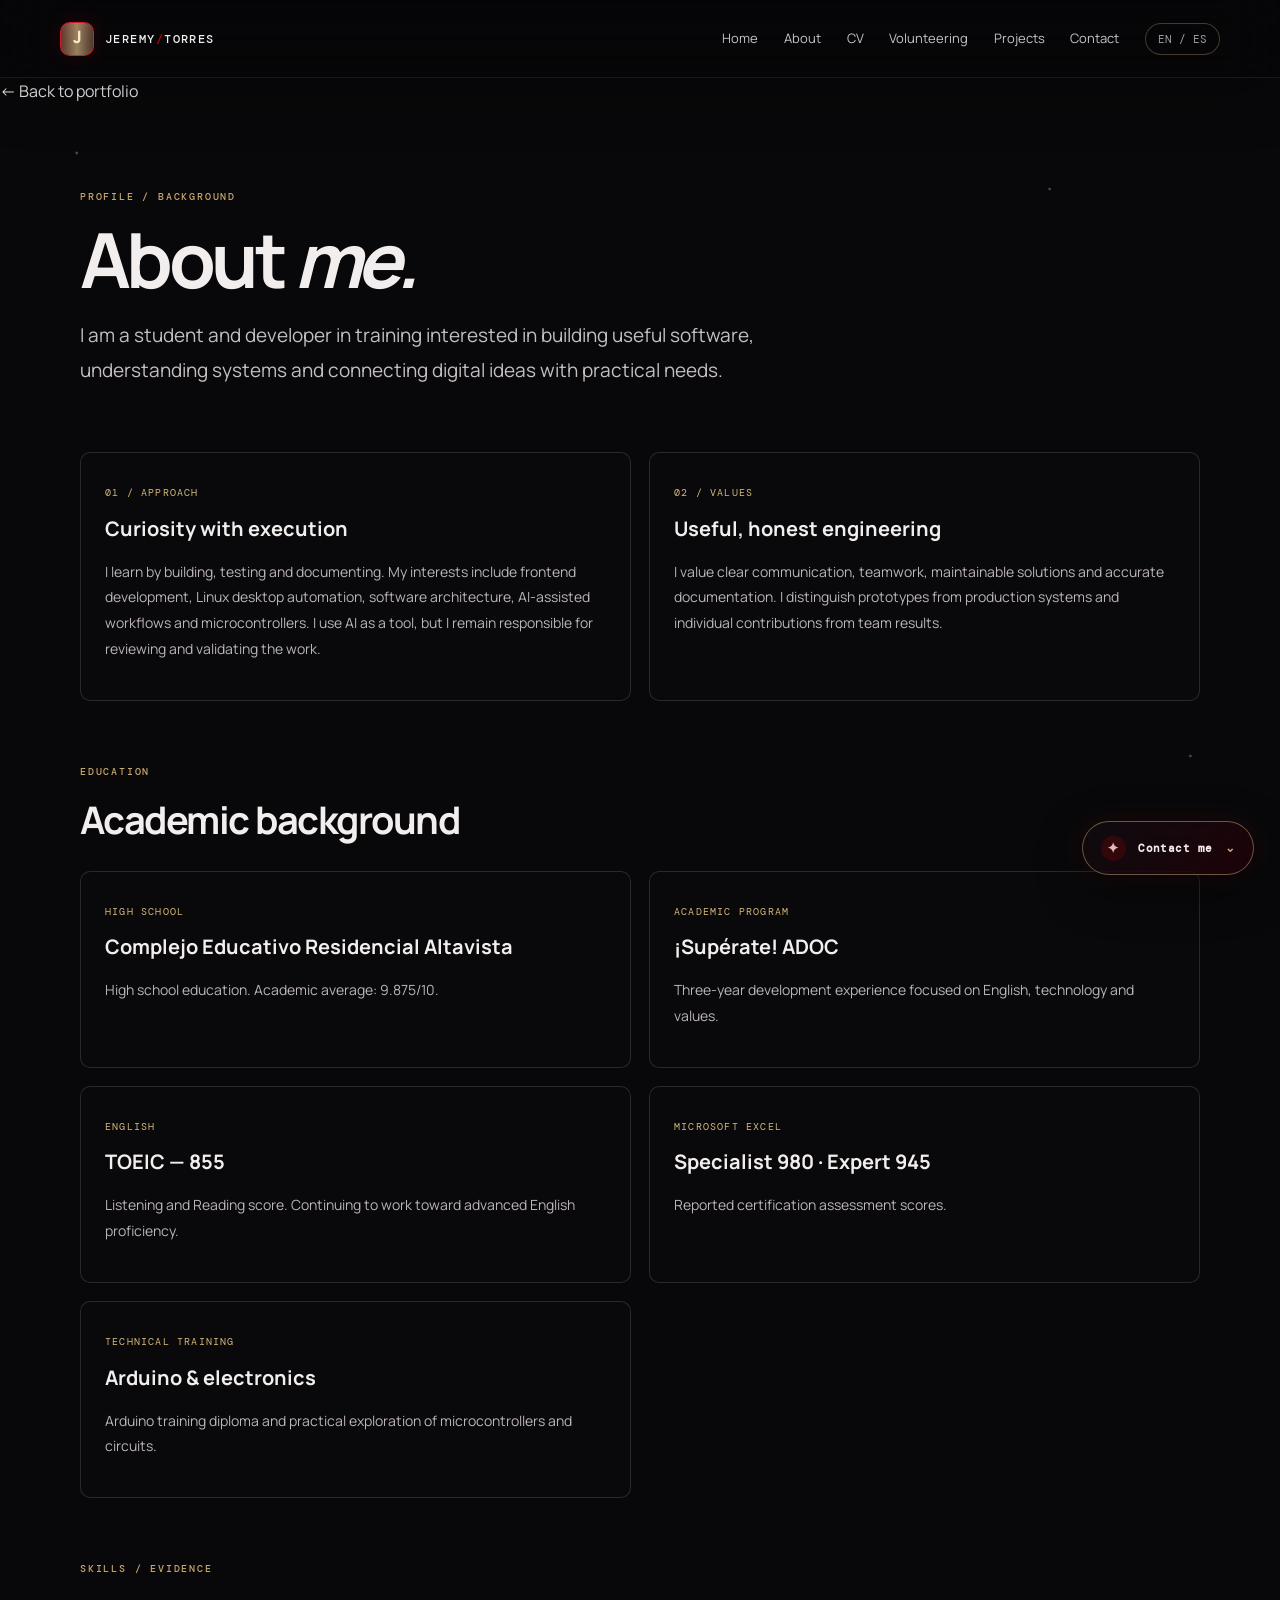
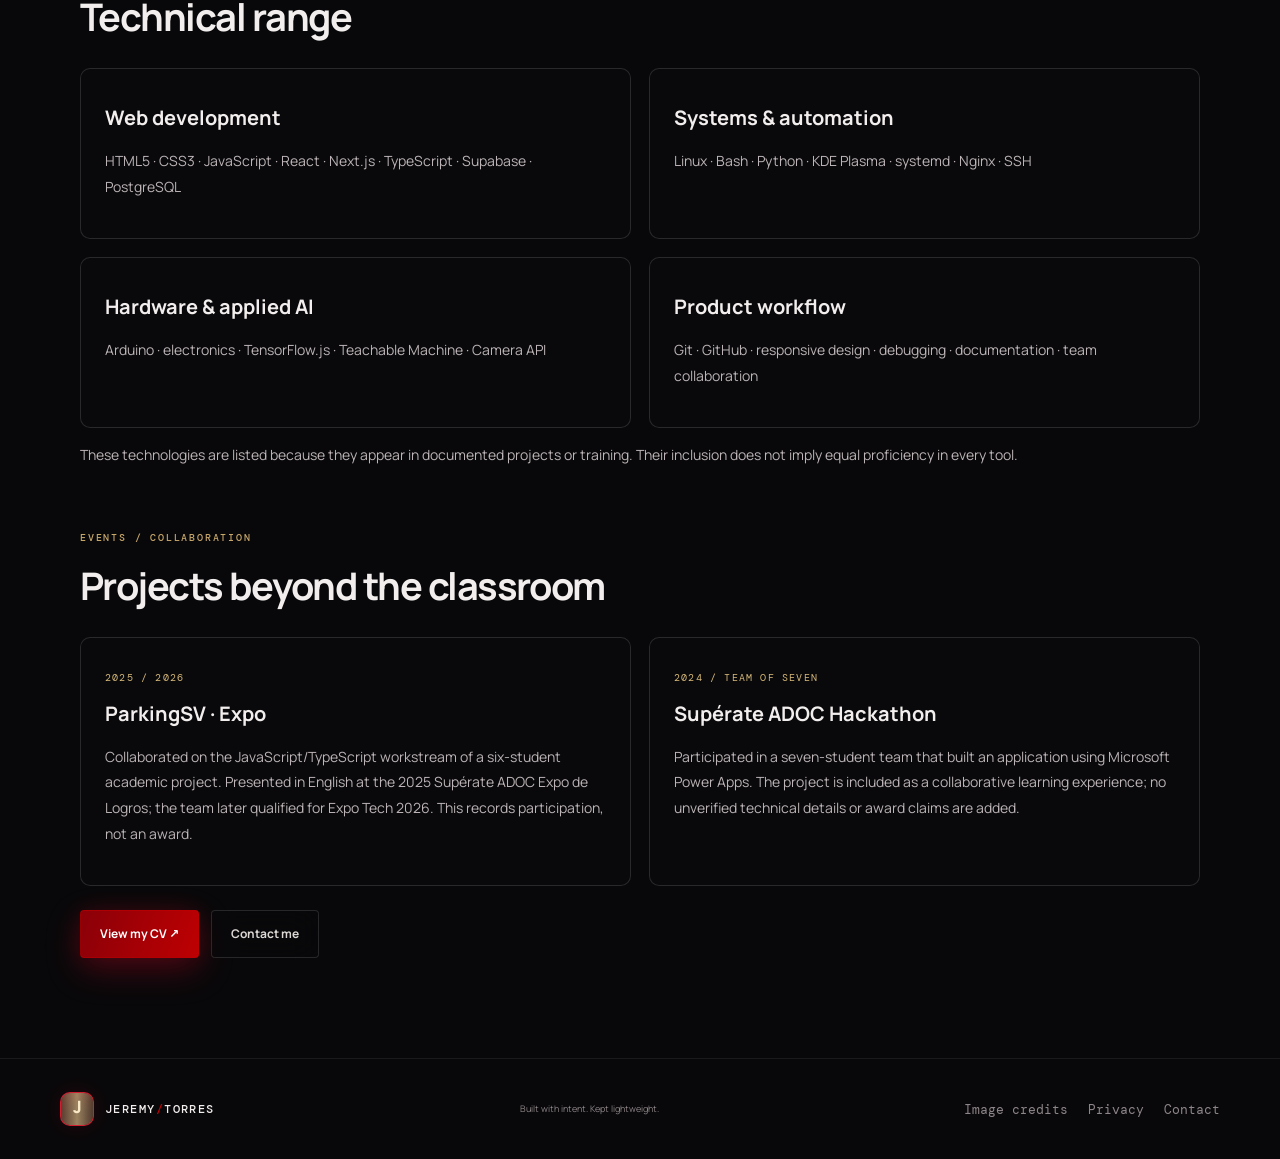
==== commit 137b8caf: "Add responsive navigation and return link" ====
--- a/about-me.html
+++ b/about-me.html
@@ -1,5 +1,7 @@
 <!doctype html>
-<html lang="en"><head><meta charset="utf-8"><meta name="viewport" content="width=device-width,initial-scale=1"><meta name="theme-color" content="#09090b"><meta name="description" content="A detailed profile of Jeremy Torres: education, practical skills, projects, learning and achievements."><title>About me — Jeremy Torres</title><link rel="icon" href="assets/favicon-final.svg" type="image/svg+xml"><link rel="preconnect" href="https://fonts.googleapis.com"><link rel="preconnect" href="https://fonts.gstatic.com" crossorigin><link href="https://fonts.googleapis.com/css2?family=DM+Mono:wght@400;500&family=Manrope:wght@400;500;600;700;800&display=swap" rel="stylesheet"><link rel="stylesheet" href="assets/css/styles.css"><script defer src="assets/js/subpages.js"></script></head><body><header class="site-header"><a class="brand" href="index.html"><span class="brand-mark">J<span>.</span></span><span class="brand-name">JEREMY<span>/</span>TORRES</span></a><nav class="main-nav"><a href="index.html">Home</a><a href="about-me.html">About</a><a href="cv.html">CV</a><a href="volunteering.html">Volunteering</a><a href="index.html#work">Projects</a><a href="index.html#contact">Contact</a><button class="language-switch" id="pageLanguage" type="button" aria-label="Change language">EN / ES</button></nav></header>
+<html lang="en"><head><meta charset="utf-8"><meta name="viewport" content="width=device-width,initial-scale=1"><meta name="theme-color" content="#09090b"><meta name="description" content="A detailed profile of Jeremy Torres: education, practical skills, projects, learning and achievements."><title>About me — Jeremy Torres</title><link rel="icon" href="assets/favicon-final.svg" type="image/svg+xml"><link rel="preconnect" href="https://fonts.googleapis.com"><link rel="preconnect" href="https://fonts.gstatic.com" crossorigin><link href="https://fonts.googleapis.com/css2?family=DM+Mono:wght@400;500&family=Manrope:wght@400;500;600;700;800&display=swap" rel="stylesheet"><link rel="stylesheet" href="assets/css/styles.css"><script defer src="assets/js/subpages.js"></script>  <script defer src="assets/js/floating-contact.js"></script><script defer src="assets/js/navigation.js"></script>
+</head><body><header class="site-header"><a class="brand" href="index.html"><span class="brand-mark">J<span>.</span></span><span class="brand-name">JEREMY<span>/</span>TORRES</span></a><button class="menu-toggle" id="menuToggle" type="button" aria-label="Open navigation" aria-expanded="false"><span></span><span></span><span></span></button><nav class="main-nav" id="mainNav"><a href="index.html">Home</a><a href="about-me.html">About</a><a href="cv.html">CV</a><a href="volunteering.html">Volunteering</a><a href="index.html#work">Projects</a><a href="index.html#contact">Contact</a><button class="language-switch" id="pageLanguage" type="button" aria-label="Change language">EN / ES</button></nav></header>
+<div class="page-return-wrap"><a class="page-return" href="index.html"><span aria-hidden="true">←</span> Back to portfolio</a></div>
 <main class="page-shell">
 <p class="page-kicker" data-en="PROFILE / BACKGROUND" data-es="PERFIL / TRAYECTORIA">PROFILE / BACKGROUND</p>
 <h1 class="page-title" data-en="About <em>me.</em>" data-es="Sobre <em>mí.</em>">About <em>me.</em></h1>
--- a/assets/css/styles.css
+++ b/assets/css/styles.css
@@ -997,3 +997,199 @@
 .credits-table th{color:#e8d5b2}
 @media(max-width:760px){.site-header .main-nav{gap:12px}.page-shell{width:min(100% - 32px,1120px);padding:54px 0 72px}.page-grid{grid-template-columns:1fr}.cv-banner{grid-template-columns:1fr}.cv-art{width:170px;height:160px;justify-self:end}.gallery-grid{grid-template-columns:repeat(2,minmax(0,1fr))}}
 @media(max-width:480px){.gallery-grid{grid-template-columns:1fr}.site-header .main-nav a{font-size:10px}}
+
+.project-gallery-grid{display:grid;grid-template-columns:repeat(2,minmax(0,1fr));gap:16px}
+.project-gallery-item{margin:0;min-width:0;border:1px solid rgba(255,255,255,.14);border-radius:8px;overflow:hidden;background:rgba(10,10,13,.8)}
+.project-gallery-item img{display:block;width:100%;height:auto;aspect-ratio:16/10;object-fit:cover}
+.project-gallery-item figcaption{padding:10px 12px;color:#c5babc;font-size:12px}
+@media(max-width:600px){.project-gallery-grid{grid-template-columns:1fr}}
+
+
+/* Keep ambient page backgrounds static across all main and detail layouts */
+body{animation:none!important;background-size:auto!important}
+body::before,body::after,.hero::before,.hero-visual::before,.liquid-aura,.noise::after,.story-panel::after,.visual-orbit,.orbit-two{
+  animation:none!important;
+  will-change:auto!important;
+}
+
+.volunteer-page{position:relative;isolation:isolate}
+.volunteer-page::before{content:"";position:absolute;inset:0 -6vw;z-index:-1;pointer-events:none;background:radial-gradient(ellipse at 18% 8%,rgba(123,64,176,.24),transparent 42%),radial-gradient(ellipse at 86% 38%,rgba(78,47,132,.18),transparent 38%),radial-gradient(1px 1px at 8% 12%,rgba(255,255,255,.85) 98%,transparent),radial-gradient(1px 1px at 72% 18%,rgba(255,255,255,.75) 98%,transparent),radial-gradient(1px 1px at 38% 76%,rgba(255,255,255,.6) 98%,transparent);background-size:auto,auto,210px 190px,260px 230px,310px 270px}
+.volunteer-page .page-card{background:rgba(23,16,38,.76);border-color:rgba(205,166,255,.2);backdrop-filter:blur(16px)}
+.volunteer-page .volunteer-photo{background:linear-gradient(135deg,rgba(89,53,128,.34),rgba(14,11,24,.92));border-color:rgba(205,166,255,.45)}
+
+.education-preview{display:flex;align-items:center;justify-content:space-between;gap:22px;padding:24px;border:1px solid rgba(255,255,255,.13);border-radius:8px;background:rgba(8,8,10,.78)}
+.education-preview p{color:#c5babc;line-height:1.7;font-size:14px;margin:0}
+@media(max-width:760px){.site-header .main-nav{flex-wrap:wrap;justify-content:flex-end}.education-preview{align-items:flex-start;flex-direction:column}}
+
+
+/* CV and volunteering pages: align with the main portfolio visual system */
+.cv-page{
+  --cv-purple:transparent!important;
+  background:transparent!important;
+  min-height:0!important;
+  overflow:visible!important;
+  isolation:isolate;
+}
+.cv-page::before{display:none!important;content:none!important}
+.cv-banner{
+  border:1px solid rgba(191,0,2,.30)!important;
+  border-radius:8px!important;
+  background:linear-gradient(135deg,rgba(191,0,2,.13),rgba(255,255,255,.035) 48%,rgba(8,8,10,.82))!important;
+  box-shadow:0 24px 70px rgba(0,0,0,.34),inset 0 1px 0 rgba(255,255,255,.045)!important;
+}
+.cv-banner .page-kicker{color:#c7a66a!important}
+.cv-banner h1{color:#f4eeee!important}
+.cv-banner p{color:#b8afb1!important}
+.cv-art{
+  border:1px solid rgba(199,166,106,.46)!important;
+  border-radius:8px!important;
+  background:linear-gradient(145deg,rgba(191,0,2,.16),rgba(255,255,255,.035),rgba(8,8,10,.8))!important;
+  box-shadow:0 18px 45px rgba(0,0,0,.34),inset 0 1px 0 rgba(255,255,255,.07)!important;
+  color:#d5b77f!important;
+  transform:none!important;
+}
+.cv-art span{color:#bf0002!important}
+.cv-placeholder{
+  border:1px dashed rgba(191,0,2,.42)!important;
+  border-radius:8px!important;
+  background:linear-gradient(145deg,rgba(255,255,255,.035),rgba(8,8,10,.82))!important;
+  color:#b8afb1!important;
+}
+.cv-placeholder strong{color:#f4eeee!important}
+.volunteer-page::before{
+  background:radial-gradient(ellipse at 18% 8%,rgba(191,0,2,.14),transparent 42%),radial-gradient(ellipse at 86% 38%,rgba(199,166,106,.08),transparent 38%)!important;
+}
+.volunteer-page .page-card{
+  border:1px solid rgba(255,255,255,.13)!important;
+  border-radius:8px!important;
+  background:linear-gradient(145deg,rgba(255,255,255,.045),rgba(10,9,12,.82))!important;
+  box-shadow:0 16px 44px rgba(0,0,0,.25),inset 0 1px 0 rgba(255,255,255,.035)!important;
+  transition:transform .55s cubic-bezier(.16,1,.3,1),border-color .55s,box-shadow .55s!important;
+}
+.volunteer-page .page-card:hover{
+  transform:translateY(-6px);
+  border-color:rgba(191,0,2,.38)!important;
+  box-shadow:0 24px 60px rgba(0,0,0,.36),0 0 24px rgba(191,0,2,.08)!important;
+}
+.volunteer-page .volunteer-photo{
+  border:1px dashed rgba(199,166,106,.35)!important;
+  border-radius:5px!important;
+  background:linear-gradient(135deg,rgba(191,0,2,.12),rgba(10,10,13,.94))!important;
+  color:#c7a66a!important;
+}
+
+/* Skill evidence is revealed on hover or keyboard focus; the project-count bar stays visible */
+.capability-card{cursor:default}
+.capability-card:focus-visible{outline:2px solid rgba(191,0,2,.72);outline-offset:4px}
+.capability-projects{
+  display:block;
+  max-height:0;
+  margin-top:0!important;
+  overflow:hidden;
+  opacity:0;
+  transform:translateY(7px);
+  transition:max-height .42s ease,opacity .32s ease,transform .42s ease,margin .42s ease;
+}
+.capability-card:hover .capability-projects,
+.capability-card:focus .capability-projects,
+.capability-card:focus-within .capability-projects{
+  max-height:150px;
+  margin-top:12px!important;
+  opacity:1;
+  transform:translateY(0);
+}
+.capability-proof{height:3px!important;border-radius:999px}
+.capability-proof span{border-radius:999px}
+
+/* Center the optional inquiry heading and keep its form aligned */
+.contact-form-heading{
+  max-width:660px;
+  margin:0 auto 24px!important;
+  text-align:center;
+}
+.contact-form-heading p{max-width:620px;margin-inline:auto!important}
+.contact-form{margin-inline:auto!important}
+
+/* Persistent contact control on every portfolio page */
+.floating-contact{
+  position:fixed!important;
+  right:26px!important;
+  top:auto!important;
+  bottom:25px!important;
+  z-index:1000!important;
+  display:flex!important;
+  flex-direction:column!important;
+  align-items:flex-end!important;
+  gap:12px!important;
+}
+.floating-contact-main{cursor:pointer}
+.floating-contact-menu[hidden]{display:none!important}
+@media(max-width:760px){
+  .floating-contact{right:15px!important;bottom:16px!important}
+  .cv-banner{grid-template-columns:1fr}
+  .cv-art{width:150px;height:145px;justify-self:end}
+}
+@media(max-width:420px){.floating-contact{right:12px!important;bottom:12px!important}}
+@media(hover:none){
+  .capability-projects{max-height:0}
+  .capability-card:active .capability-projects,
+  .capability-card:focus .capability-projects{max-height:150px;opacity:1;margin-top:12px!important}
+}
+@media(prefers-reduced-motion:reduce){
+  .capability-projects,.volunteer-page .page-card{transition:none!important}
+}
+
+
+/* Contact form alignment and clearer separation between the headline and inquiry form */
+.contact-inner h2{margin-bottom:clamp(28px,4vw,44px)!important}
+.contact-copy{margin-bottom:clamp(30px,4vw,46px)!important}
+.contact-divider{margin-top:clamp(38px,5vw,58px)!important;margin-bottom:clamp(30px,4vw,44px)!important}
+.contact-form-heading{max-width:700px;margin:0 auto clamp(28px,4vw,40px)!important;text-align:center}
+.contact-form-heading h3{margin-bottom:14px!important}
+.contact-form-heading p{max-width:620px;margin-inline:auto!important}
+.contact-form{margin:0 auto!important}
+.contact-consent{margin-top:22px}
+.contact-consent label{
+  display:flex!important;
+  grid-template-columns:none!important;
+  align-items:flex-start!important;
+  justify-content:flex-start!important;
+  gap:11px!important;
+  width:100%;
+  color:#d7ced0!important;
+  font-size:12px!important;
+  line-height:1.65!important;
+  font-weight:500!important;
+  text-align:left;
+}
+.contact-form .contact-consent input[type="checkbox"]{
+  appearance:auto!important;
+  -webkit-appearance:checkbox!important;
+  flex:0 0 17px!important;
+  width:17px!important;
+  min-width:17px!important;
+  height:17px!important;
+  min-height:17px!important;
+  margin:2px 0 0!important;
+  padding:0!important;
+  accent-color:#bf0002;
+  border:0!important;
+  border-radius:3px!important;
+  box-shadow:none!important;
+  background:transparent!important;
+}
+.contact-consent span{display:block;min-width:0}
+@media(max-width:680px){
+ .contact-inner h2{margin-bottom:26px!important}
+ .contact-form-heading{margin-bottom:26px!important}
+ .contact-consent label{align-items:flex-start!important}
+}
+
+/* CV document and volunteering photo presentation */
+.cv-document-frame{width:100%;height:min(78vh,920px);min-height:520px;overflow:hidden;border:1px solid rgba(255,255,255,.12);border-radius:18px;background:#111113;box-shadow:0 24px 70px rgba(0,0,0,.28)}
+.cv-document-frame iframe{display:block;width:100%;height:100%;border:0;background:#111113}
+.volunteer-photo-grid{display:grid;grid-template-columns:repeat(2,minmax(0,1fr));gap:14px;margin:0 0 22px}
+.volunteer-photo-grid figure{margin:0;min-width:0}
+.volunteer-photo-image{display:block;width:100%;aspect-ratio:4/3;object-fit:cover;border-radius:12px;border:1px solid rgba(255,255,255,.12)}
+.volunteer-photo-grid figcaption{margin-top:9px;color:var(--muted,#a1a1aa);font-size:.78rem;letter-spacing:.04em}
+@media(max-width:640px){.volunteer-photo-grid{grid-template-columns:1fr}.cv-document-frame{height:68vh;min-height:420px}}
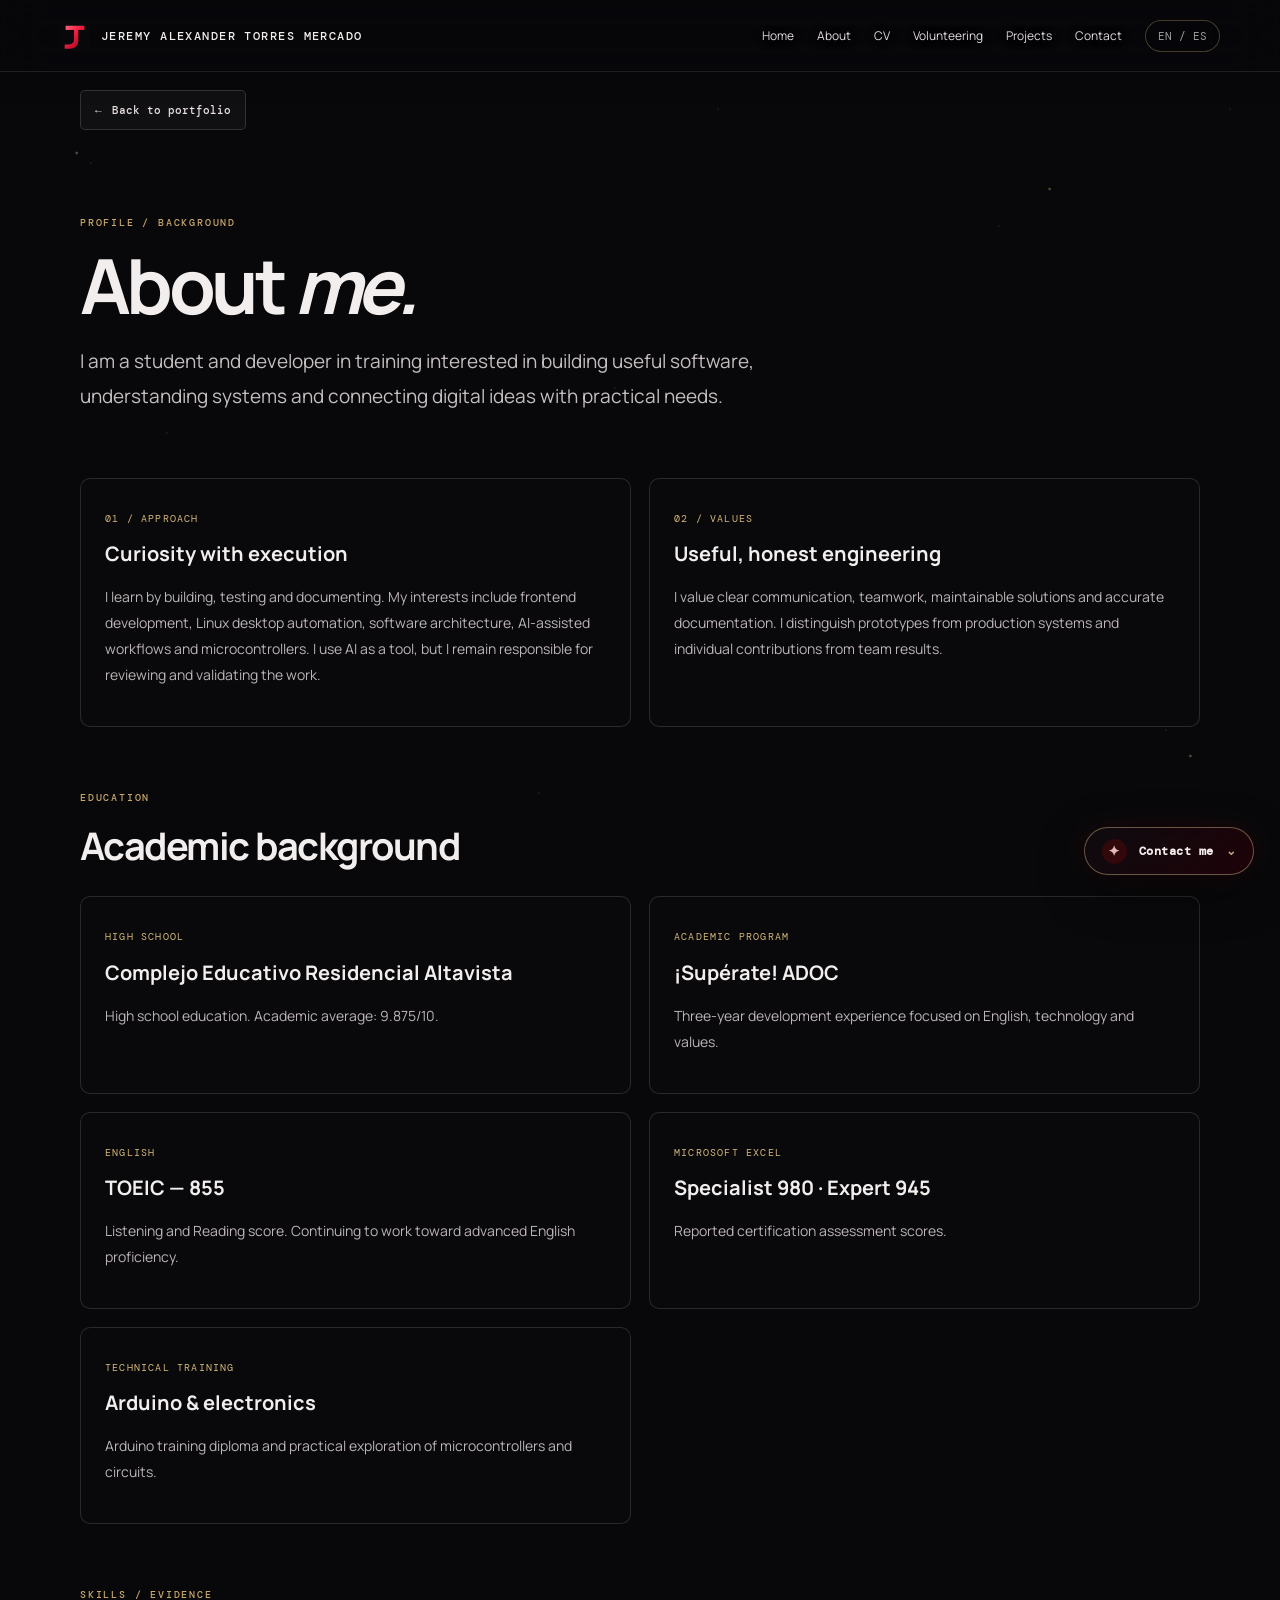
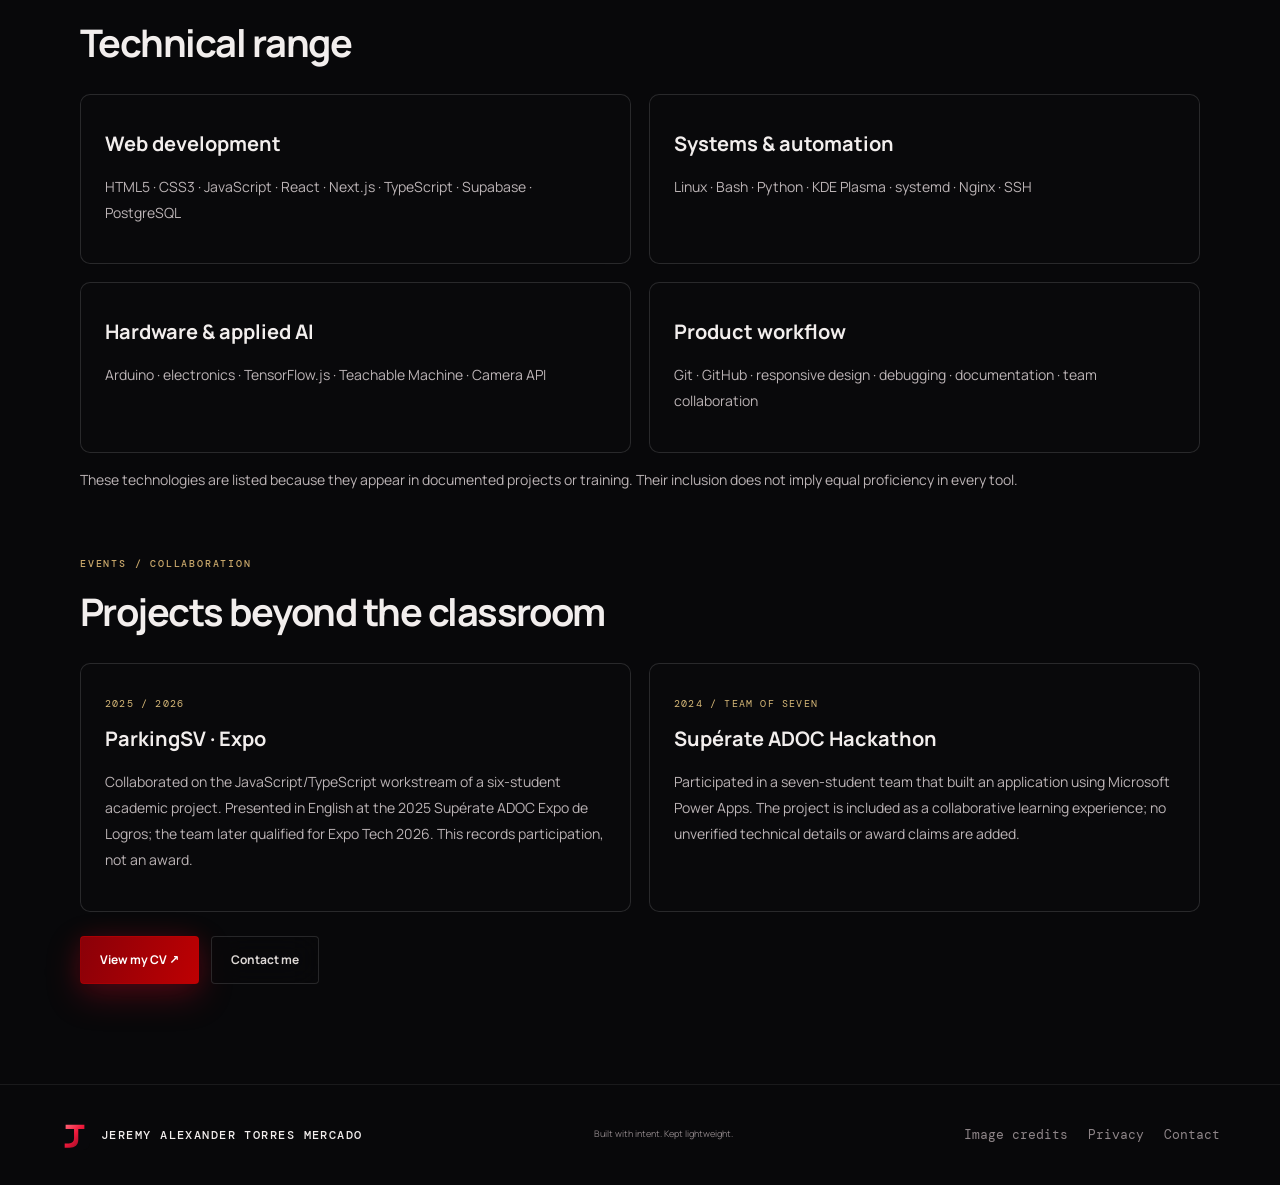
==== commit cf0e40c0: "Refine portfolio identity and responsive brand" ====
--- a/about-me.html
+++ b/about-me.html
@@ -1,6 +1,6 @@
 <!doctype html>
 <html lang="en"><head><meta charset="utf-8"><meta name="viewport" content="width=device-width,initial-scale=1"><meta name="theme-color" content="#09090b"><meta name="description" content="A detailed profile of Jeremy Torres: education, practical skills, projects, learning and achievements."><title>About me — Jeremy Torres</title><link rel="icon" href="assets/favicon-final.svg" type="image/svg+xml"><link rel="preconnect" href="https://fonts.googleapis.com"><link rel="preconnect" href="https://fonts.gstatic.com" crossorigin><link href="https://fonts.googleapis.com/css2?family=DM+Mono:wght@400;500&family=Manrope:wght@400;500;600;700;800&display=swap" rel="stylesheet"><link rel="stylesheet" href="assets/css/styles.css"><script defer src="assets/js/subpages.js"></script>  <script defer src="assets/js/floating-contact.js"></script><script defer src="assets/js/navigation.js"></script>
-</head><body><header class="site-header"><a class="brand" href="index.html"><span class="brand-mark">J<span>.</span></span><span class="brand-name">JEREMY<span>/</span>TORRES</span></a><button class="menu-toggle" id="menuToggle" type="button" aria-label="Open navigation" aria-expanded="false"><span></span><span></span><span></span></button><nav class="main-nav" id="mainNav"><a href="index.html">Home</a><a href="about-me.html">About</a><a href="cv.html">CV</a><a href="volunteering.html">Volunteering</a><a href="index.html#work">Projects</a><a href="index.html#contact">Contact</a><button class="language-switch" id="pageLanguage" type="button" aria-label="Change language">EN / ES</button></nav></header>
+</head><body><header class="site-header"><a class="brand" href="index.html" aria-label="Jeremy Alexander Torres Mercado — home"><img class="brand-icon" src="assets/favicon-final.svg" alt="" width="30" height="30"><span class="brand-name">JEREMY ALEXANDER TORRES MERCADO</span></a><button class="menu-toggle" id="menuToggle" type="button" aria-label="Open navigation" aria-expanded="false"><span></span><span></span><span></span></button><nav class="main-nav" id="mainNav"><a href="index.html">Home</a><a href="about-me.html">About</a><a href="cv.html">CV</a><a href="volunteering.html">Volunteering</a><a href="index.html#work">Projects</a><a href="index.html#contact">Contact</a><button class="language-switch" id="pageLanguage" type="button" aria-label="Change language">EN / ES</button></nav></header>
 <div class="page-return-wrap"><a class="page-return" href="index.html"><span aria-hidden="true">←</span> Back to portfolio</a></div>
 <main class="page-shell">
 <p class="page-kicker" data-en="PROFILE / BACKGROUND" data-es="PERFIL / TRAYECTORIA">PROFILE / BACKGROUND</p>
@@ -28,4 +28,5 @@
 <article class="page-card"><span class="page-meta">2024 / TEAM OF SEVEN</span><h3>Supérate ADOC Hackathon</h3><p data-en="Participated in a seven-student team that built an application using Microsoft Power Apps. The project is included as a collaborative learning experience; no unverified technical details or award claims are added." data-es="Participé en un equipo de siete estudiantes que desarrolló una aplicación con Microsoft Power Apps. Se incluye como experiencia colaborativa de aprendizaje, sin agregar detalles técnicos no verificados ni afirmar premios.">Participated in a seven-student team that built an application using Microsoft Power Apps. The project is included as a collaborative learning experience; no unverified technical details or award claims are added.</p></article>
 </div></section>
 <div class="page-actions"><a class="button button-primary" href="cv.html">View my CV ↗</a><a class="button button-ghost" href="index.html#contact">Contact me</a></div>
-</main><footer class="site-footer"><div class="section-shell footer-inner"><a class="brand" href="index.html"><span class="brand-mark">J<span>.</span></span><span class="brand-name">JEREMY<span>/</span>TORRES</span></a><p>Built with intent. Kept lightweight.</p><div class="footer-links"><a href="credits.html">Image credits</a><a href="privacy.html">Privacy</a><a href="index.html#contact">Contact</a></div></div></footer></body></html>+</main><footer class="site-footer"><div class="section-shell footer-inner"><a class="brand" href="index.html" aria-label="Jeremy Alexander Torres Mercado — home"><img class="brand-icon" src="assets/favicon-final.svg" alt="" width="30" height="30"><span class="brand-name">JEREMY ALEXANDER TORRES MERCADO</span></a><p>Built with intent. Kept lightweight.</p><div class="footer-links"><a href="credits.html">Image credits</a><a href="privacy.html">Privacy</a><a href="index.html#contact">Contact</a></div></div></footer>  <script defer src="assets/js/ambient-pixels.js"></script>
+</body></html>
--- a/assets/css/styles.css
+++ b/assets/css/styles.css
@@ -1193,3 +1193,36 @@
 .volunteer-photo-image{display:block;width:100%;aspect-ratio:4/3;object-fit:cover;border-radius:12px;border:1px solid rgba(255,255,255,.12)}
 .volunteer-photo-grid figcaption{margin-top:9px;color:var(--muted,#a1a1aa);font-size:.78rem;letter-spacing:.04em}
 @media(max-width:640px){.volunteer-photo-grid{grid-template-columns:1fr}.cv-document-frame{height:68vh;min-height:420px}}
+
+/* Responsive navigation, accessible cards and subtle gold ambience */
+html{scroll-padding-top:92px;scroll-behavior:smooth}body{overflow-x:clip;isolation:isolate}
+.site-header{position:sticky!important;top:0!important;z-index:100!important;min-height:72px;height:auto!important;background:rgba(8,8,11,.72)!important;border-bottom:1px solid rgba(255,255,255,.1)!important;backdrop-filter:blur(22px) saturate(135%)!important;-webkit-backdrop-filter:blur(22px) saturate(135%)!important;box-shadow:0 8px 28px rgba(0,0,0,.14)}
+.site-header .main-nav{gap:clamp(13px,1.8vw,26px)}.site-header .main-nav a{font-size:12px;color:#e2dcdd;text-shadow:0 1px 8px rgba(0,0,0,.65)}.site-header .main-nav a:hover,.site-header .main-nav a:focus-visible{color:#f0cb83}
+.menu-toggle{display:none;align-items:center;justify-content:center;flex-direction:column;gap:5px;width:44px;height:44px;padding:10px;border:1px solid rgba(255,255,255,.16);border-radius:8px;background:rgba(255,255,255,.045);cursor:pointer;color:#fff}
+.menu-toggle span{display:block;width:19px;height:2px;border-radius:2px;background:#f4eeee;transition:transform .2s,opacity .2s}.menu-toggle[aria-expanded=true] span:first-child{transform:translateY(7px) rotate(45deg)}.menu-toggle[aria-expanded=true] span:nth-child(2){opacity:0}.menu-toggle[aria-expanded=true] span:last-child{transform:translateY(-7px) rotate(-45deg)}
+.page-return-wrap{width:min(1120px,calc(100% - 48px));margin:18px auto 0;position:relative;z-index:2}.page-return{display:inline-flex;align-items:center;gap:10px;min-height:40px;padding:0 14px;border:1px solid rgba(255,255,255,.14);border-radius:5px;color:#e8dfe0;background:rgba(255,255,255,.035);font:500 11px var(--mono);transition:border-color .2s,background .2s,color .2s}.page-return:hover{border-color:rgba(199,166,106,.55);background:rgba(199,166,106,.08);color:#f2d59f}
+.gold-pixel-field{position:fixed;inset:0;z-index:-1;pointer-events:none;overflow:hidden;contain:strict}.gold-pixel-field i{position:absolute;left:var(--x);top:var(--y);width:2px;height:2px;background:rgba(218,181,111,.78);box-shadow:0 0 7px rgba(218,181,111,.42);opacity:.1;animation:goldPixelDrift var(--duration) ease-in-out var(--delay) infinite alternate}
+@keyframes goldPixelDrift{0%{transform:translate3d(-5px,8px,0);opacity:.08}50%{opacity:.38}100%{transform:translate3d(8px,-12px,0);opacity:.16}}
+.project-card,.lab-card{cursor:pointer;transition:border-color .25s,transform .25s,box-shadow .25s}.project-card:focus-visible,.lab-card:focus-visible{outline:2px solid rgba(199,166,106,.8);outline-offset:4px}.project-card:hover,.lab-card:hover{border-color:rgba(199,166,106,.48);box-shadow:0 18px 48px rgba(0,0,0,.28)}
+.project-links{gap:9px 12px}.project-links a,.project-action,.lab-actions .project-action{display:inline-flex;align-items:center;justify-content:center;gap:7px;min-height:36px;padding:7px 11px;border:1px solid rgba(255,255,255,.16);border-radius:4px;background:rgba(255,255,255,.045);color:#f0d9aa!important;font:600 10px/1.35 var(--mono)!important;text-decoration:none;white-space:normal;text-align:center;transition:background .2s,border-color .2s,color .2s,transform .2s}
+.project-links a:hover,.project-action:hover,.lab-actions .project-action:hover{background:rgba(191,0,2,.16);border-color:rgba(235,90,96,.58);color:#fff!important;transform:translateY(-1px)}.project-links a.action-details,.project-action.action-details{color:#fff!important;background:linear-gradient(110deg,rgba(191,0,2,.78),rgba(130,0,8,.72));border-color:rgba(255,120,120,.36)}.project-links a.action-code,.project-action.action-code{color:#f3dcae!important}.project-links a.action-demo,.project-action.action-demo{color:#f2eeee!important}.project-links a span,.lab-card>a span{color:#fff;padding-left:0}
+.project-body>p,.lab-card p{font-size:12px;line-height:1.85;color:#c2babc}.project-tags span,.tag-list span{font-size:9px;color:#ddd5d6}
+.contact-footer-links{display:grid!important;grid-template-columns:repeat(2,minmax(0,1fr));gap:14px!important;width:100%;max-width:720px;margin:30px auto 0!important}.contact-footer-links .button{width:100%;min-width:0;min-height:54px;padding:12px 18px;justify-content:center;gap:9px;text-align:center;line-height:1.45;font-size:12px;white-space:normal;overflow-wrap:anywhere}
+.floating-contact-main{min-height:48px!important;padding:0 17px!important;font-size:12px!important}
+.volunteer-page.page-shell{width:min(1280px,calc(100% - 64px));margin-inline:auto}.volunteer-page .volunteer-grid{display:grid;grid-template-columns:minmax(0,1fr)!important;width:100%;gap:22px}.volunteer-page .volunteer-grid>.page-card{width:100%;max-width:none;padding:clamp(22px,3vw,38px)}.volunteer-page .volunteer-photo-grid{grid-template-columns:repeat(2,minmax(0,1fr));gap:18px}.volunteer-page .volunteer-photo-image{width:100%;aspect-ratio:16/10;object-fit:cover}.volunteer-page .page-lead{max-width:920px}
+.page-shell{max-width:1120px}img,iframe,video{max-width:100%}
+@media(max-width:820px){
+.site-header{min-height:66px;padding:0 18px!important}.menu-toggle{display:flex;flex:0 0 44px}
+.site-header .main-nav{position:absolute;top:calc(100% + 1px);left:12px;right:12px;display:flex!important;flex-direction:column;align-items:stretch;justify-content:flex-start;gap:3px!important;padding:12px;border:1px solid rgba(255,255,255,.14);border-radius:10px;background:rgba(9,9,12,.94);backdrop-filter:blur(24px);-webkit-backdrop-filter:blur(24px);box-shadow:0 22px 50px rgba(0,0,0,.48);opacity:0;visibility:hidden;pointer-events:none;transform:translateY(-8px);transition:opacity .2s,transform .2s,visibility .2s;max-height:calc(100dvh - 86px);overflow:auto}
+.site-header .main-nav.is-open{opacity:1;visibility:visible;pointer-events:auto;transform:translateY(0)}.site-header .main-nav>a{display:flex;align-items:center;min-height:43px;padding:0 12px;font-size:13px;border-radius:5px}.site-header .main-nav>a:hover{background:rgba(255,255,255,.055)}.site-header .language-switch{align-self:flex-start;margin:8px 8px 4px}
+.brand-mark{width:31px;height:31px}.brand-name{font-size:10px}.page-return-wrap{width:calc(100% - 36px);margin-top:12px}.page-shell{width:calc(100% - 36px)!important;padding-top:42px!important}.volunteer-page.page-shell{width:calc(100% - 36px)!important}.volunteer-page .volunteer-grid{grid-template-columns:1fr!important}.volunteer-page .volunteer-photo-grid{grid-template-columns:repeat(2,minmax(0,1fr))}.contact-footer-links{grid-template-columns:repeat(2,minmax(0,1fr))}
+}
+@media(max-width:560px){
+.site-header{padding:0 14px!important;min-height:62px}.brand{gap:8px}.brand-mark{width:29px;height:29px;font-size:15px}.brand-name{font-size:9px;letter-spacing:.09em}
+.hero{min-height:0;grid-template-columns:1fr;padding-top:42px;padding-bottom:50px;gap:18px}.hero h1{font-size:clamp(34px,10vw,48px);line-height:1.08}.hero-description{font-size:13px;line-height:1.75;margin:18px 0 22px}.hero-visual{min-height:350px}.portrait-frame{width:min(270px,76%)}.visual-orbit{width:320px;height:320px}.orbit-two{width:350px;height:240px}.floating-chip{font-size:8px;padding:7px 9px}.hero-actions .button{min-height:43px;padding:0 13px;font-size:10px}
+.section-shell{width:calc(100% - 34px)}.section-heading h2,.lab-heading h3{font-size:clamp(27px,8vw,38px)}.project-grid,.lab-grid{grid-template-columns:1fr!important}.project-visual{height:155px}.project-body{padding:17px}.project-title-row{flex-direction:column;gap:6px}.project-title-row h3{font-size:18px}.project-kind{max-width:none;text-align:left;font-size:8px}.project-body>p,.lab-card p{font-size:11px}.project-links{gap:8px}.project-links a,.project-action,.lab-actions .project-action{font-size:9px!important;min-height:34px;padding:7px 9px}.lab-card{padding:17px}
+.contact-footer-links{grid-template-columns:1fr;gap:10px!important}.contact-footer-links .button{min-height:48px;font-size:11px;padding:10px 14px}.floating-contact{right:12px!important;bottom:12px!important}.floating-contact-main{min-height:41px!important;padding:0 12px!important;font-size:10px!important;gap:8px!important}.floating-contact-symbol{font-size:12px}.floating-contact-menu{width:min(245px,calc(100vw - 24px))}
+.page-shell{width:calc(100% - 30px)!important;padding-top:32px!important;padding-bottom:64px!important}.page-title{font-size:clamp(32px,10vw,52px)}.page-lead{font-size:14px;line-height:1.75}.page-card{padding:18px}.page-card h3{font-size:18px}.page-card p,.page-copy{font-size:13px}.page-actions{gap:9px}.page-actions .button{min-height:43px;padding:0 12px;font-size:10px}.volunteer-page.page-shell{width:calc(100% - 28px)!important}.volunteer-page .volunteer-grid>.page-card{padding:16px}.volunteer-page .volunteer-photo-grid{grid-template-columns:1fr}.volunteer-page .volunteer-photo-image{aspect-ratio:16/10}.cv-document-frame{min-height:380px;height:65vh}.page-return{min-height:36px;font-size:10px}.contact-inner{padding-left:0;padding-right:0}
+}
+@media(prefers-reduced-motion:reduce){.gold-pixel-field i{animation:none!important;opacity:.12}html{scroll-behavior:auto}}
+@media(prefers-reduced-transparency:reduce){.site-header,.site-header .main-nav{backdrop-filter:none!important;-webkit-backdrop-filter:none!important;background:#09090c!important}}
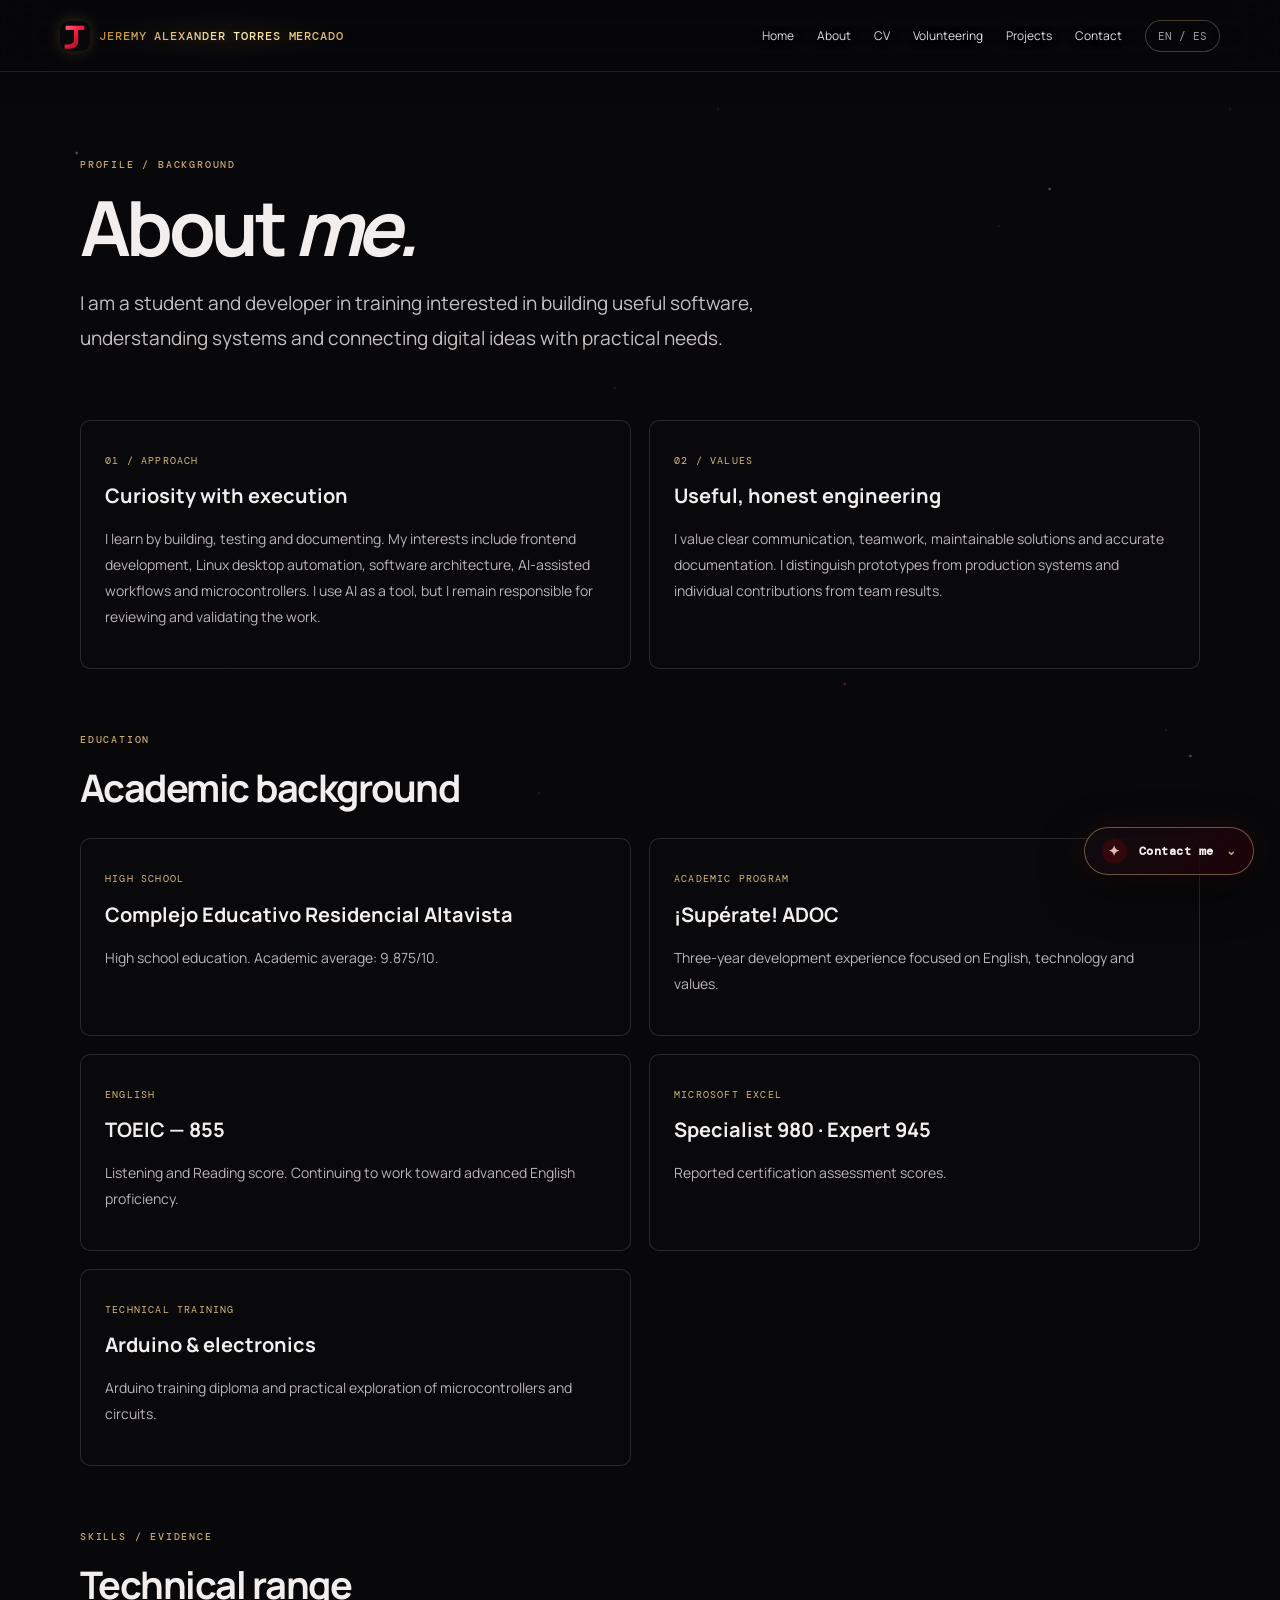
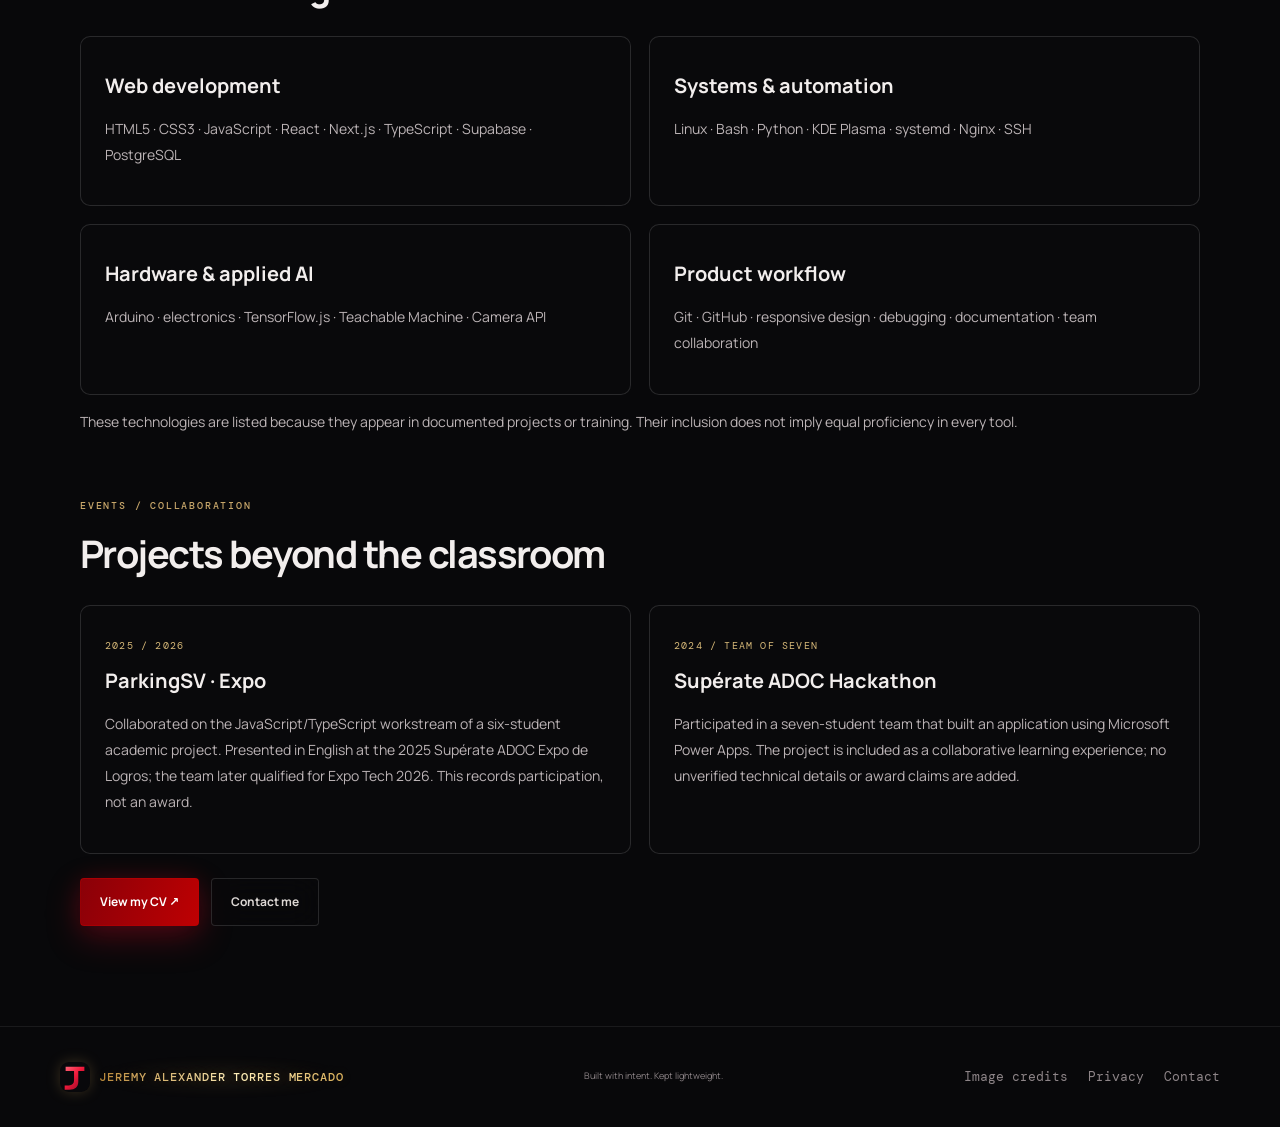
==== commit 56166ccf: "Remove redundant return navigation" ====
--- a/about-me.html
+++ b/about-me.html
@@ -1,8 +1,6 @@
 <!doctype html>
 <html lang="en"><head><meta charset="utf-8"><meta name="viewport" content="width=device-width,initial-scale=1"><meta name="theme-color" content="#09090b"><meta name="description" content="A detailed profile of Jeremy Torres: education, practical skills, projects, learning and achievements."><title>About me — Jeremy Torres</title><link rel="icon" href="assets/favicon-final.svg" type="image/svg+xml"><link rel="preconnect" href="https://fonts.googleapis.com"><link rel="preconnect" href="https://fonts.gstatic.com" crossorigin><link href="https://fonts.googleapis.com/css2?family=DM+Mono:wght@400;500&family=Manrope:wght@400;500;600;700;800&display=swap" rel="stylesheet"><link rel="stylesheet" href="assets/css/styles.css"><script defer src="assets/js/subpages.js"></script>  <script defer src="assets/js/floating-contact.js"></script><script defer src="assets/js/navigation.js"></script>
-</head><body><header class="site-header"><a class="brand" href="index.html" aria-label="Jeremy Alexander Torres Mercado — home"><img class="brand-icon" src="assets/favicon-final.svg" alt="" width="30" height="30"><span class="brand-name">JEREMY ALEXANDER TORRES MERCADO</span></a><button class="menu-toggle" id="menuToggle" type="button" aria-label="Open navigation" aria-expanded="false"><span></span><span></span><span></span></button><nav class="main-nav" id="mainNav"><a href="index.html">Home</a><a href="about-me.html">About</a><a href="cv.html">CV</a><a href="volunteering.html">Volunteering</a><a href="index.html#work">Projects</a><a href="index.html#contact">Contact</a><button class="language-switch" id="pageLanguage" type="button" aria-label="Change language">EN / ES</button></nav></header>
-<div class="page-return-wrap"><a class="page-return" href="index.html"><span aria-hidden="true">←</span> Back to portfolio</a></div>
-<main class="page-shell">
+</head><body><header class="site-header"><a class="brand" href="index.html" aria-label="Jeremy Alexander Torres Mercado — home"><img class="brand-icon" src="assets/favicon-final.svg" alt="" width="30" height="30"><span class="brand-name">JEREMY ALEXANDER TORRES MERCADO</span></a><button class="menu-toggle" id="menuToggle" type="button" aria-label="Open navigation" aria-expanded="false"><span></span><span></span><span></span></button><nav class="main-nav" id="mainNav"><a href="index.html">Home</a><a href="about-me.html">About</a><a href="cv.html">CV</a><a href="volunteering.html">Volunteering</a><a href="index.html#work">Projects</a><a href="index.html#contact">Contact</a><button class="language-switch" id="pageLanguage" type="button" aria-label="Change language">EN / ES</button></nav></header><main class="page-shell">
 <p class="page-kicker" data-en="PROFILE / BACKGROUND" data-es="PERFIL / TRAYECTORIA">PROFILE / BACKGROUND</p>
 <h1 class="page-title" data-en="About <em>me.</em>" data-es="Sobre <em>mí.</em>">About <em>me.</em></h1>
 <p class="page-lead" data-en="I am a student and developer in training interested in building useful software, understanding systems and connecting digital ideas with practical needs." data-es="Soy estudiante y desarrollador en formación. Me interesa construir software útil, comprender los sistemas y conectar las ideas digitales con necesidades prácticas.">I am a student and developer in training interested in building useful software, understanding systems and connecting digital ideas with practical needs.</p>
--- a/assets/css/styles.css
+++ b/assets/css/styles.css
@@ -1226,3 +1226,74 @@
 }
 @media(prefers-reduced-motion:reduce){.gold-pixel-field i{animation:none!important;opacity:.12}html{scroll-behavior:auto}}
 @media(prefers-reduced-transparency:reduce){.site-header,.site-header .main-nav{backdrop-filter:none!important;-webkit-backdrop-filter:none!important;background:#09090c!important}}
+
+
+/* Distinctive identity, sculpted portrait and mobile fit refinements */
+.brand{gap:9px;min-width:0;max-width:100%}
+.brand-icon{display:block;flex:0 0 30px;width:30px;height:30px;object-fit:contain;border-radius:9px;filter:drop-shadow(0 0 7px rgba(221,176,91,.22))}
+.brand-name{position:relative;display:inline-block;min-width:0;color:#f3d58e;background:linear-gradient(100deg,#b98739 0%,#fff0bc 26%,#d7a94f 48%,#fff3c9 68%,#a8752d 100%);background-size:220% 100%;background-clip:text;-webkit-background-clip:text;-webkit-text-fill-color:transparent;text-shadow:0 0 13px rgba(218,174,91,.16);animation:brandGoldSweep 11s ease-in-out infinite;letter-spacing:.075em}
+.brand-name::after{content:"";position:absolute;inset:-5px -7px;z-index:-1;border-radius:50%;background:radial-gradient(ellipse,rgba(219,174,91,.15),transparent 72%);filter:blur(8px);opacity:.8;pointer-events:none}
+@keyframes brandGoldSweep{0%,100%{background-position:0% 50%}50%{background-position:100% 50%}}
+.pulse-dot{background:#d8ad59!important;box-shadow:0 0 8px rgba(216,173,89,.9),0 0 17px rgba(216,173,89,.48)!important;animation:statusGlow 2.8s ease-in-out infinite}
+@keyframes statusGlow{0%,100%{box-shadow:0 0 6px rgba(216,173,89,.65),0 0 12px rgba(216,173,89,.24)}50%{box-shadow:0 0 10px rgba(216,173,89,1),0 0 21px rgba(216,173,89,.58)}}
+.hero-visual{isolation:isolate}
+.hero-visual::before,.hero-visual::after{content:"";position:absolute;inset:8%;pointer-events:none;border-radius:50%;z-index:0}
+.hero-visual::before{background:radial-gradient(2px 2px at 12% 28%,rgba(255,222,160,.95) 98%,transparent),radial-gradient(1.5px 1.5px at 84% 18%,rgba(255,70,88,.9) 98%,transparent),radial-gradient(2px 2px at 88% 72%,rgba(255,222,160,.85) 98%,transparent),radial-gradient(1.5px 1.5px at 19% 82%,rgba(255,70,88,.8) 98%,transparent),radial-gradient(1px 1px at 50% 5%,rgba(255,255,255,.8) 98%,transparent);filter:drop-shadow(0 0 5px rgba(230,177,91,.45));animation:particleDrift 19s linear infinite}
+.hero-visual::after{inset:13% 3%;border:1px dashed rgba(216,173,89,.16);transform:rotate(-24deg) scaleY(.68);animation:particleRing 32s linear infinite}
+@keyframes particleDrift{from{transform:rotate(0deg) scale(1)}to{transform:rotate(360deg) scale(1.035)}}
+@keyframes particleRing{from{transform:rotate(-24deg) scaleY(.68)}to{transform:rotate(336deg) scaleY(.68)}}
+.visual-orbit{z-index:0!important;border-color:rgba(235,52,65,.3)!important;animation:heroOrbit 28s linear infinite!important;will-change:transform}
+.orbit-two{border-color:rgba(225,184,103,.24)!important;animation:heroOrbitReverse 36s linear infinite!important}
+@keyframes heroOrbit{from{transform:rotate(-20deg)}to{transform:rotate(340deg)}}
+@keyframes heroOrbitReverse{from{transform:rotate(48deg)}to{transform:rotate(-312deg)}}
+.portrait-frame{z-index:1;width:min(350px,78%);border-radius:31% 69% 58% 42% / 39% 30% 70% 61%;transform:rotate(-3deg);padding:15px 13px 13px;background:linear-gradient(145deg,rgba(255,231,183,.16),rgba(255,255,255,.025) 38%,rgba(10,8,12,.94) 78%);border:1px solid rgba(229,190,120,.32);box-shadow:0 28px 90px rgba(0,0,0,.58),0 0 38px rgba(194,139,59,.12),inset 0 1px 0 rgba(255,239,204,.18);transition:border-radius .5s,transform .5s}
+.portrait{border-radius:43% 57% 34% 66% / 31% 37% 63% 69%;aspect-ratio:4/5;object-position:center 24%;box-shadow:0 8px 28px rgba(0,0,0,.35)}
+.portrait-caption{gap:8px;align-items:flex-end;padding:13px 9px 5px}
+.portrait-caption strong{font-size:clamp(8px,1vw,10px);line-height:1.55;letter-spacing:.075em;color:#f0d49b;text-shadow:0 0 12px rgba(216,173,89,.18)}
+.portrait-caption div{min-width:0}
+.portrait-caption div span{font-size:9px}
+.portrait-index{flex:0 0 auto}
+.floating-chip{z-index:2}
+@media(max-width:820px){
+  .site-header .main-nav{background:rgba(7,7,10,.985)!important;border-color:rgba(226,185,111,.28)!important;backdrop-filter:blur(30px) saturate(145%)!important;-webkit-backdrop-filter:blur(30px) saturate(145%)!important;box-shadow:0 24px 58px rgba(0,0,0,.72),0 8px 28px rgba(0,0,0,.42)!important}
+  .menu-toggle{background:rgba(255,255,255,.11)!important;border-color:rgba(230,190,120,.32)!important;box-shadow:0 4px 16px rgba(0,0,0,.28)}
+  .brand-name{font-size:clamp(7px,1.45vw,9px);letter-spacing:.045em}
+}
+@media(max-width:560px){
+  .hero-visual{min-height:360px;overflow:visible}
+  .portrait-frame{width:min(275px,76%);padding:12px 10px 11px}
+  .portrait-caption{padding:10px 7px 4px}
+  .portrait-caption strong{font-size:8px;letter-spacing:.055em}
+  .portrait-caption div span{font-size:8px}
+  .visual-orbit{width:min(320px,96vw);height:min(320px,96vw)}
+  .orbit-two{width:min(350px,104vw);height:min(240px,72vw)}
+  .hero-visual::before{inset:2%}
+  .hero-visual::after{inset:8% -4%}
+  .floating-contact{right:max(12px,env(safe-area-inset-right))!important;bottom:max(12px,env(safe-area-inset-bottom))!important;max-width:calc(100vw - 24px)!important}
+  .floating-contact-main{box-sizing:border-box!important;width:max-content!important;max-width:calc(100vw - 24px)!important;min-width:0!important;white-space:nowrap!important;overflow:visible!important;padding:0 12px!important;gap:8px!important}
+  .floating-contact-menu{width:min(250px,calc(100vw - 24px))!important;max-width:calc(100vw - 24px)!important}
+  .footer-inner{display:flex!important;flex-direction:column!important;align-items:flex-start!important;justify-content:flex-start!important;gap:13px!important;padding:24px 0!important}
+  .footer-inner>.brand{max-width:100%;gap:8px}
+  .footer-inner>p{order:initial!important;width:100%!important;margin:0!important;font-size:10px!important}
+  .footer-links{display:grid!important;grid-template-columns:repeat(2,minmax(0,1fr));align-items:start!important;gap:11px 16px!important;width:100%;font-size:9px!important;line-height:1.55}
+  .footer-links>a{min-width:0;overflow-wrap:anywhere;white-space:normal;font-size:10px!important}
+  .footer-links>span{grid-column:1/-1;padding-top:8px;border-top:1px solid rgba(255,255,255,.1);font-size:9px;overflow-wrap:anywhere}
+  .brand-icon{width:27px;height:27px;flex-basis:27px}
+  .brand-name{font-size:clamp(7px,2.05vw,8px);letter-spacing:.025em}
+}
+@media(max-width:360px){
+  .site-header{padding-inline:10px!important}
+  .site-header .brand{gap:6px}
+  .site-header .brand-icon{width:25px;height:25px;flex-basis:25px}
+  .site-header .brand-name{font-size:7px;letter-spacing:0}
+  .menu-toggle{width:40px;height:40px;flex-basis:40px}
+  .footer-links{column-gap:10px}
+}
+@media(prefers-reduced-motion:reduce){
+  .brand-name,.pulse-dot,.hero-visual::before,.hero-visual::after,.visual-orbit,.orbit-two{animation:none!important}
+  .portrait-frame{transition:none}
+}
+
+/* Ensure orbital particles animate despite the site's global static-background reset */
+.hero-visual::before{animation:particleDrift 19s linear infinite!important}
+.hero-visual::after{animation:particleRing 32s linear infinite!important}
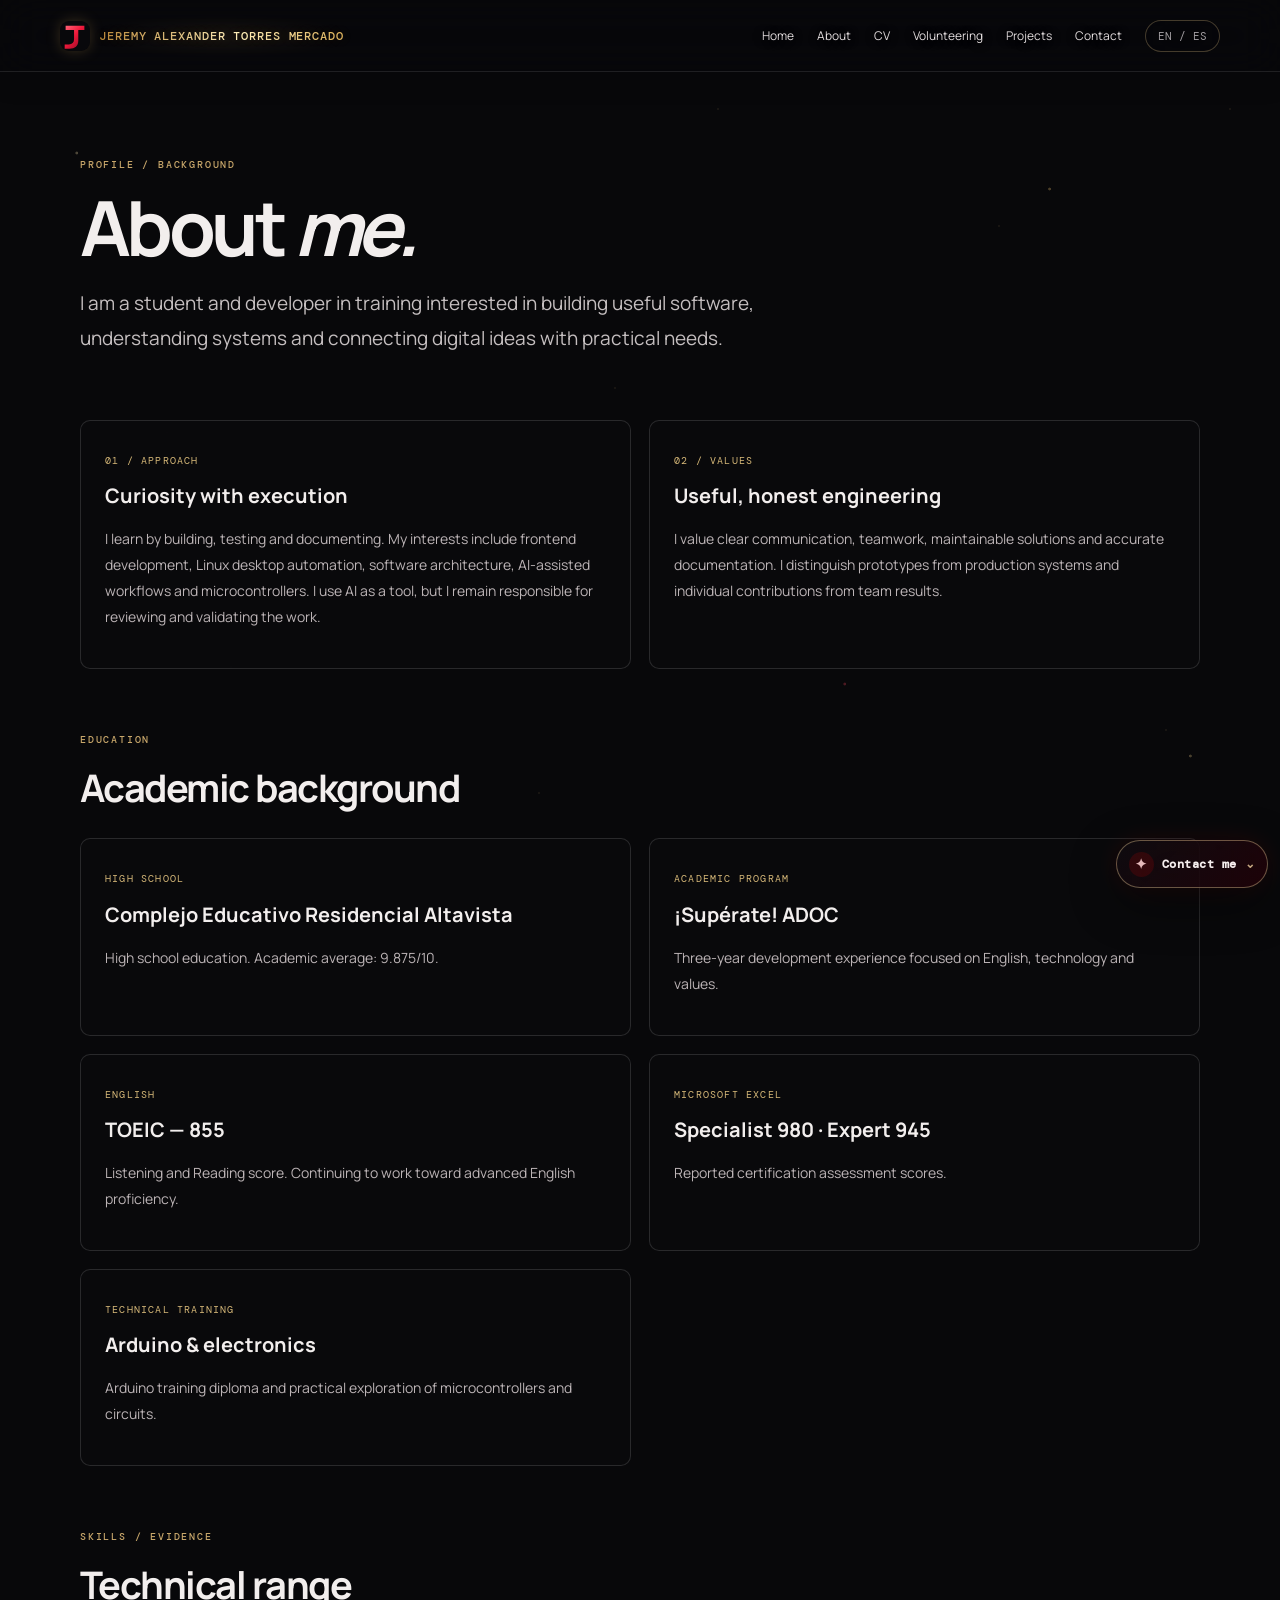
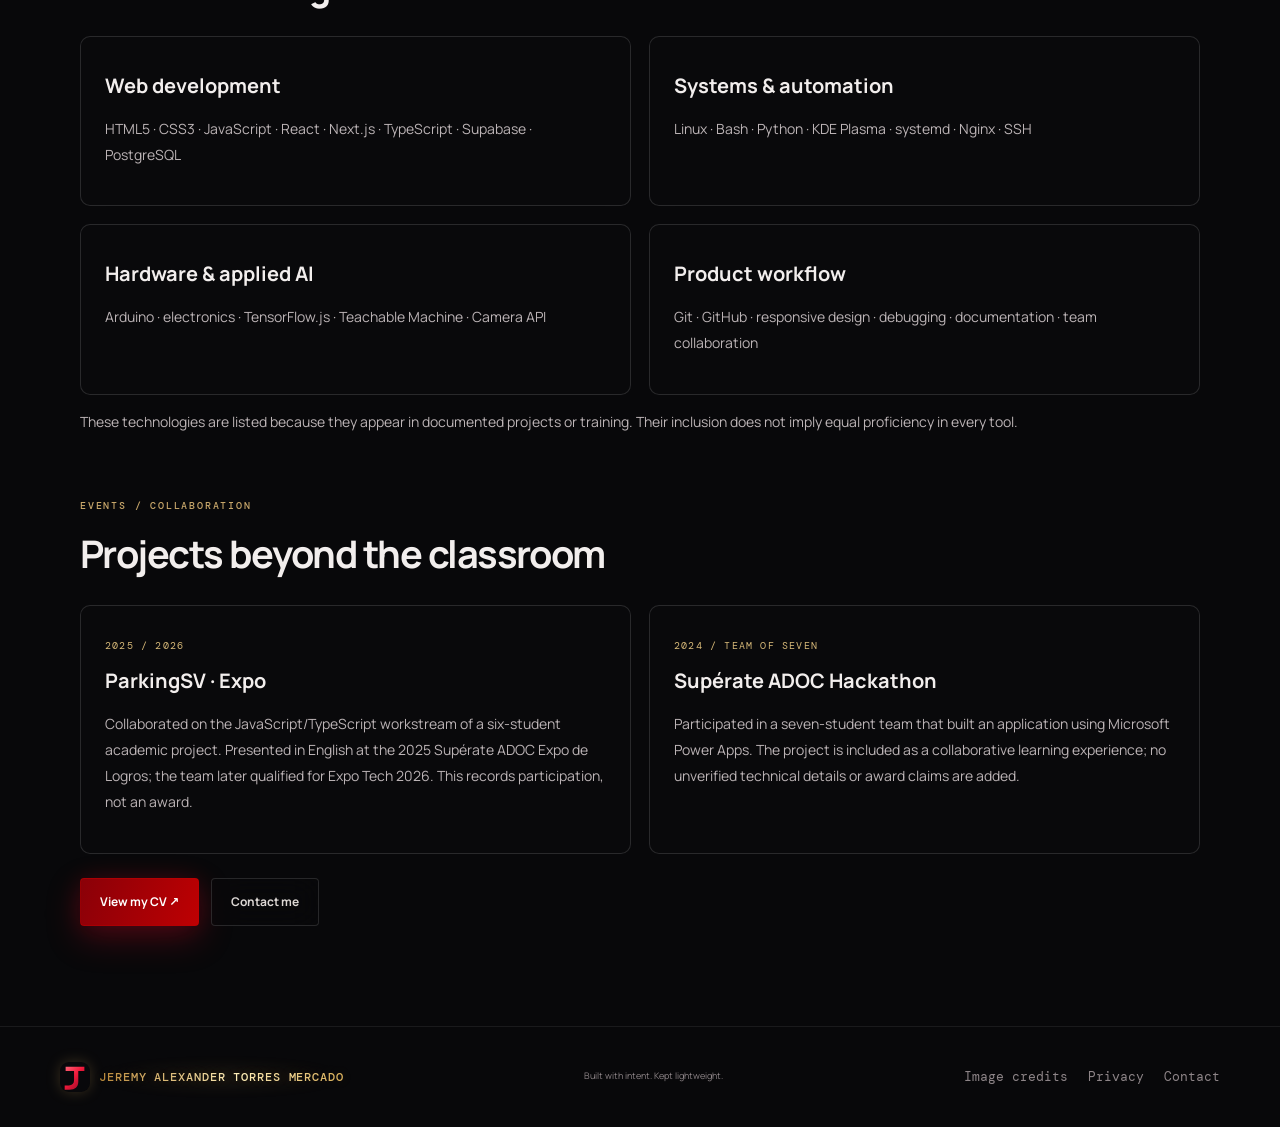
==== commit e1225edc: "Bust cached scripts after bilingual portfolio update" ====
--- a/about-me.html
+++ b/about-me.html
@@ -1,5 +1,5 @@
 <!doctype html>
-<html lang="en"><head><meta charset="utf-8"><meta name="viewport" content="width=device-width,initial-scale=1"><meta name="theme-color" content="#09090b"><meta name="description" content="A detailed profile of Jeremy Torres: education, practical skills, projects, learning and achievements."><title>About me — Jeremy Torres</title><link rel="icon" href="assets/favicon-final.svg" type="image/svg+xml"><link rel="preconnect" href="https://fonts.googleapis.com"><link rel="preconnect" href="https://fonts.gstatic.com" crossorigin><link href="https://fonts.googleapis.com/css2?family=DM+Mono:wght@400;500&family=Manrope:wght@400;500;600;700;800&display=swap" rel="stylesheet"><link rel="stylesheet" href="assets/css/styles.css"><script defer src="assets/js/subpages.js"></script>  <script defer src="assets/js/floating-contact.js"></script><script defer src="assets/js/navigation.js"></script>
+<html lang="en"><head><meta charset="utf-8"><meta name="viewport" content="width=device-width,initial-scale=1"><meta name="theme-color" content="#09090b"><meta name="description" content="A detailed profile of Jeremy Torres: education, practical skills, projects, learning and achievements."><title>About me — Jeremy Torres</title><link rel="icon" href="assets/favicon-final.svg" type="image/svg+xml"><link rel="preconnect" href="https://fonts.googleapis.com"><link rel="preconnect" href="https://fonts.gstatic.com" crossorigin><link href="https://fonts.googleapis.com/css2?family=DM+Mono:wght@400;500&family=Manrope:wght@400;500;600;700;800&display=swap" rel="stylesheet"><link rel="stylesheet" href="assets/css/styles.css"><script defer src="assets/js/subpages.js?v=20261111-i18n"></script>  <script defer src="assets/js/floating-contact.js?v=20261111-i18n"></script><script defer src="assets/js/navigation.js?v=20261111-i18n"></script>
 </head><body><header class="site-header"><a class="brand" href="index.html" aria-label="Jeremy Alexander Torres Mercado — home"><img class="brand-icon" src="assets/favicon-final.svg" alt="" width="30" height="30"><span class="brand-name">JEREMY ALEXANDER TORRES MERCADO</span></a><button class="menu-toggle" id="menuToggle" type="button" aria-label="Open navigation" aria-expanded="false"><span></span><span></span><span></span></button><nav class="main-nav" id="mainNav"><a href="index.html">Home</a><a href="about-me.html">About</a><a href="cv.html">CV</a><a href="volunteering.html">Volunteering</a><a href="index.html#work">Projects</a><a href="index.html#contact">Contact</a><button class="language-switch" id="pageLanguage" type="button" aria-label="Change language">EN / ES</button></nav></header><main class="page-shell">
 <p class="page-kicker" data-en="PROFILE / BACKGROUND" data-es="PERFIL / TRAYECTORIA">PROFILE / BACKGROUND</p>
 <h1 class="page-title" data-en="About <em>me.</em>" data-es="Sobre <em>mí.</em>">About <em>me.</em></h1>
--- a/assets/css/styles.css
+++ b/assets/css/styles.css
@@ -1297,3 +1297,36 @@
 /* Ensure orbital particles animate despite the site's global static-background reset */
 .hero-visual::before{animation:particleDrift 19s linear infinite!important}
 .hero-visual::after{animation:particleRing 32s linear infinite!important}
+
+/* Contact flow: reliable anchor and viewport-safe floating control */
+#contactFormAnchor{scroll-margin-top:96px}
+.floating-contact{position:fixed!important;right:max(12px,env(safe-area-inset-right))!important;left:auto!important;bottom:max(12px,env(safe-area-inset-bottom))!important;z-index:90!important;width:max-content!important;max-width:calc(100vw - 24px)!important;box-sizing:border-box!important}
+.floating-contact-main{display:flex!important;align-items:center!important;justify-content:center!important;box-sizing:border-box!important;width:max-content!important;max-width:calc(100vw - 24px)!important;min-width:0!important;white-space:nowrap!important;gap:8px!important;padding-inline:12px!important}
+.floating-contact-menu{box-sizing:border-box!important;width:min(260px,calc(100vw - 24px))!important;max-width:calc(100vw - 24px)!important;right:0!important;left:auto!important}
+.contact-form label input[type="email"]{min-width:0}
+@media(max-width:400px){
+  .floating-contact{right:max(8px,env(safe-area-inset-right))!important;max-width:calc(100vw - 16px)!important}
+  .floating-contact-main{max-width:calc(100vw - 16px)!important;padding-inline:10px!important;font-size:11px!important}
+  .floating-contact-menu{width:min(240px,calc(100vw - 16px))!important;max-width:calc(100vw - 16px)!important}
+}
+
+/* Mobile: replace the floating Contact Me pill with a discreet next-step arrow. */
+.mobile-next-step{display:none}
+@media(max-width:680px){
+  .floating-contact{display:none!important}
+  .mobile-next-step{
+    display:grid;place-items:center;position:fixed;right:max(17px,env(safe-area-inset-right));bottom:max(18px,env(safe-area-inset-bottom));z-index:95;
+    width:48px;height:48px;border-radius:50%;font-size:28px;font-weight:800;line-height:1;
+    color:#fff1d0;background:linear-gradient(145deg,rgba(255,35,54,.96),rgba(115,8,23,.96));
+    border:1px solid rgba(255,220,151,.9);
+    box-shadow:0 0 10px rgba(255,32,54,.8),0 0 24px rgba(255,32,54,.42),0 0 34px rgba(216,171,85,.28),inset 0 0 12px rgba(255,224,160,.18);
+    text-shadow:0 0 8px rgba(255,230,170,.95);
+    animation:mobileArrowGlow 2.2s ease-in-out infinite;
+  }
+  .mobile-next-step:active{transform:scale(.94)}
+}
+@keyframes mobileArrowGlow{
+  0%,100%{box-shadow:0 0 8px rgba(255,32,54,.68),0 0 18px rgba(255,32,54,.3),0 0 25px rgba(216,171,85,.2),inset 0 0 10px rgba(255,224,160,.16)}
+  50%{box-shadow:0 0 13px rgba(255,32,54,.95),0 0 29px rgba(255,32,54,.55),0 0 38px rgba(216,171,85,.42),inset 0 0 14px rgba(255,224,160,.25)}
+}
+@media(prefers-reduced-motion:reduce){.mobile-next-step{animation:none}}
